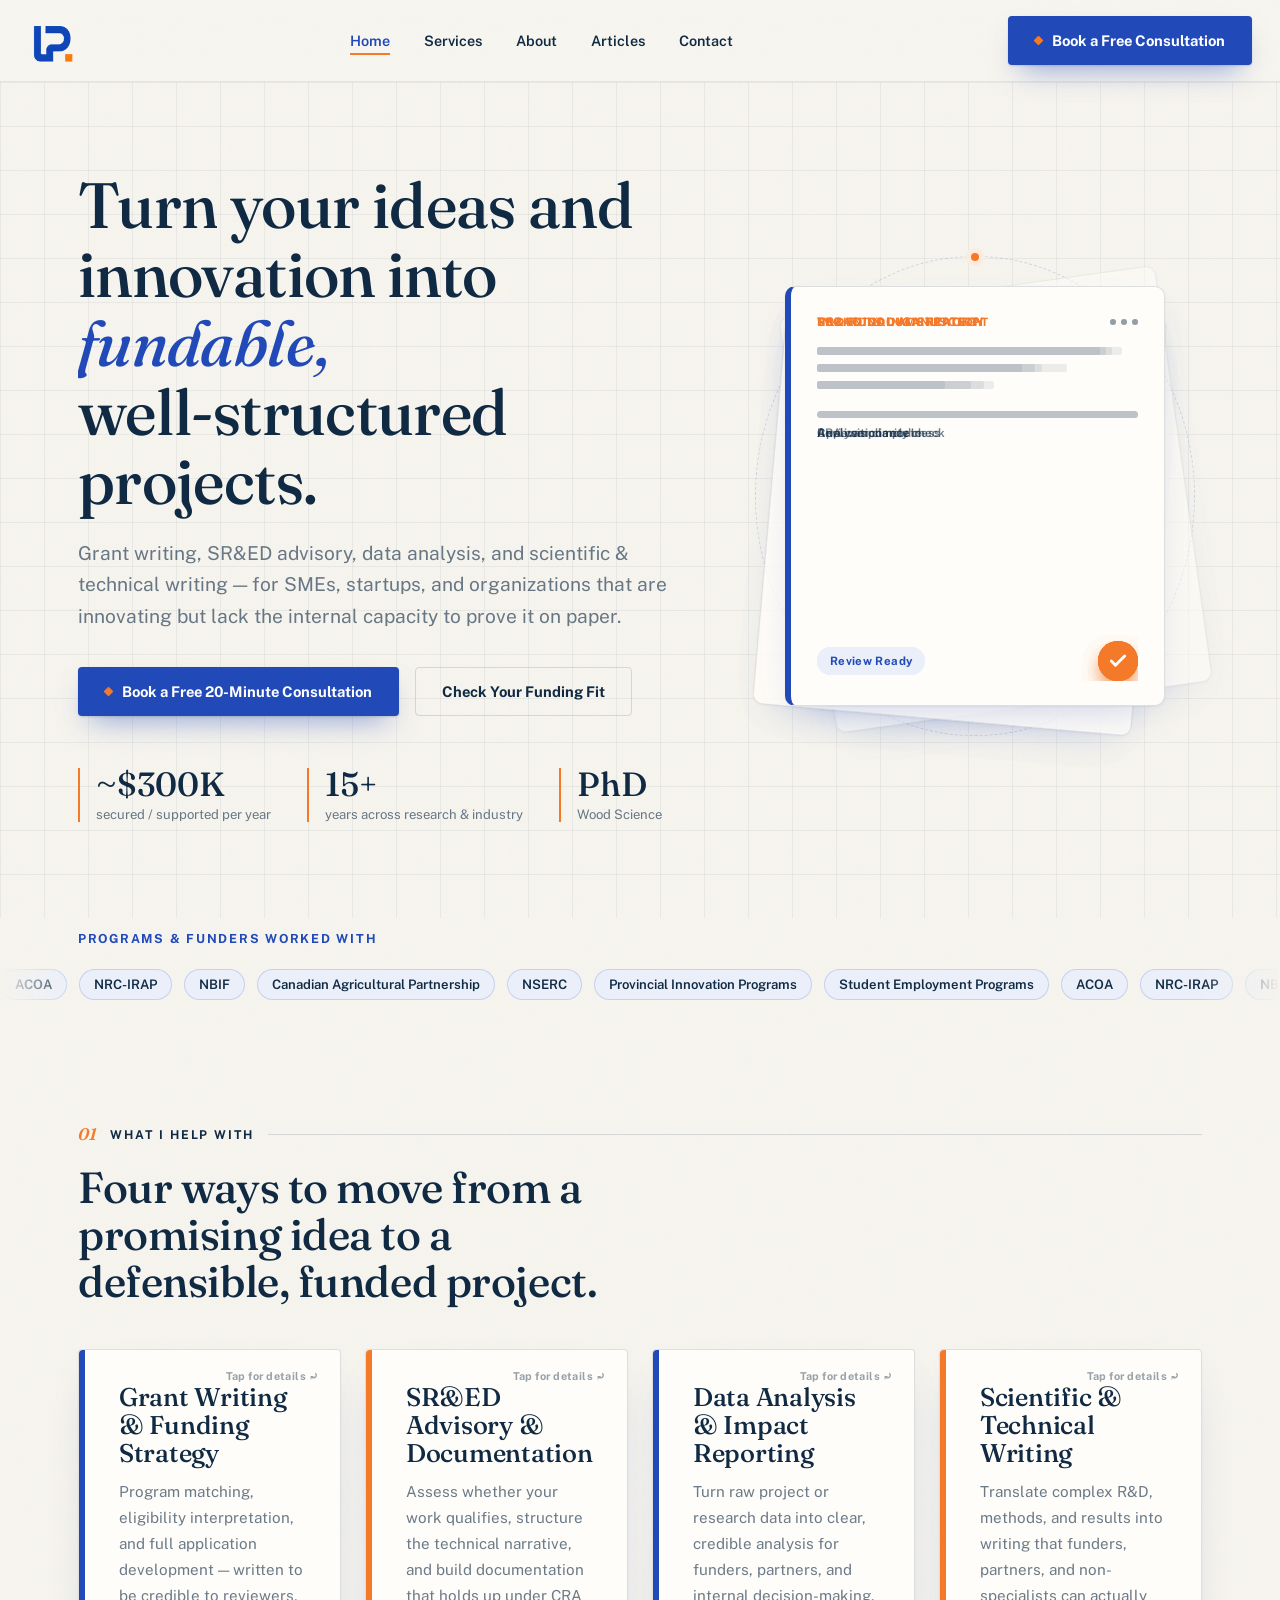
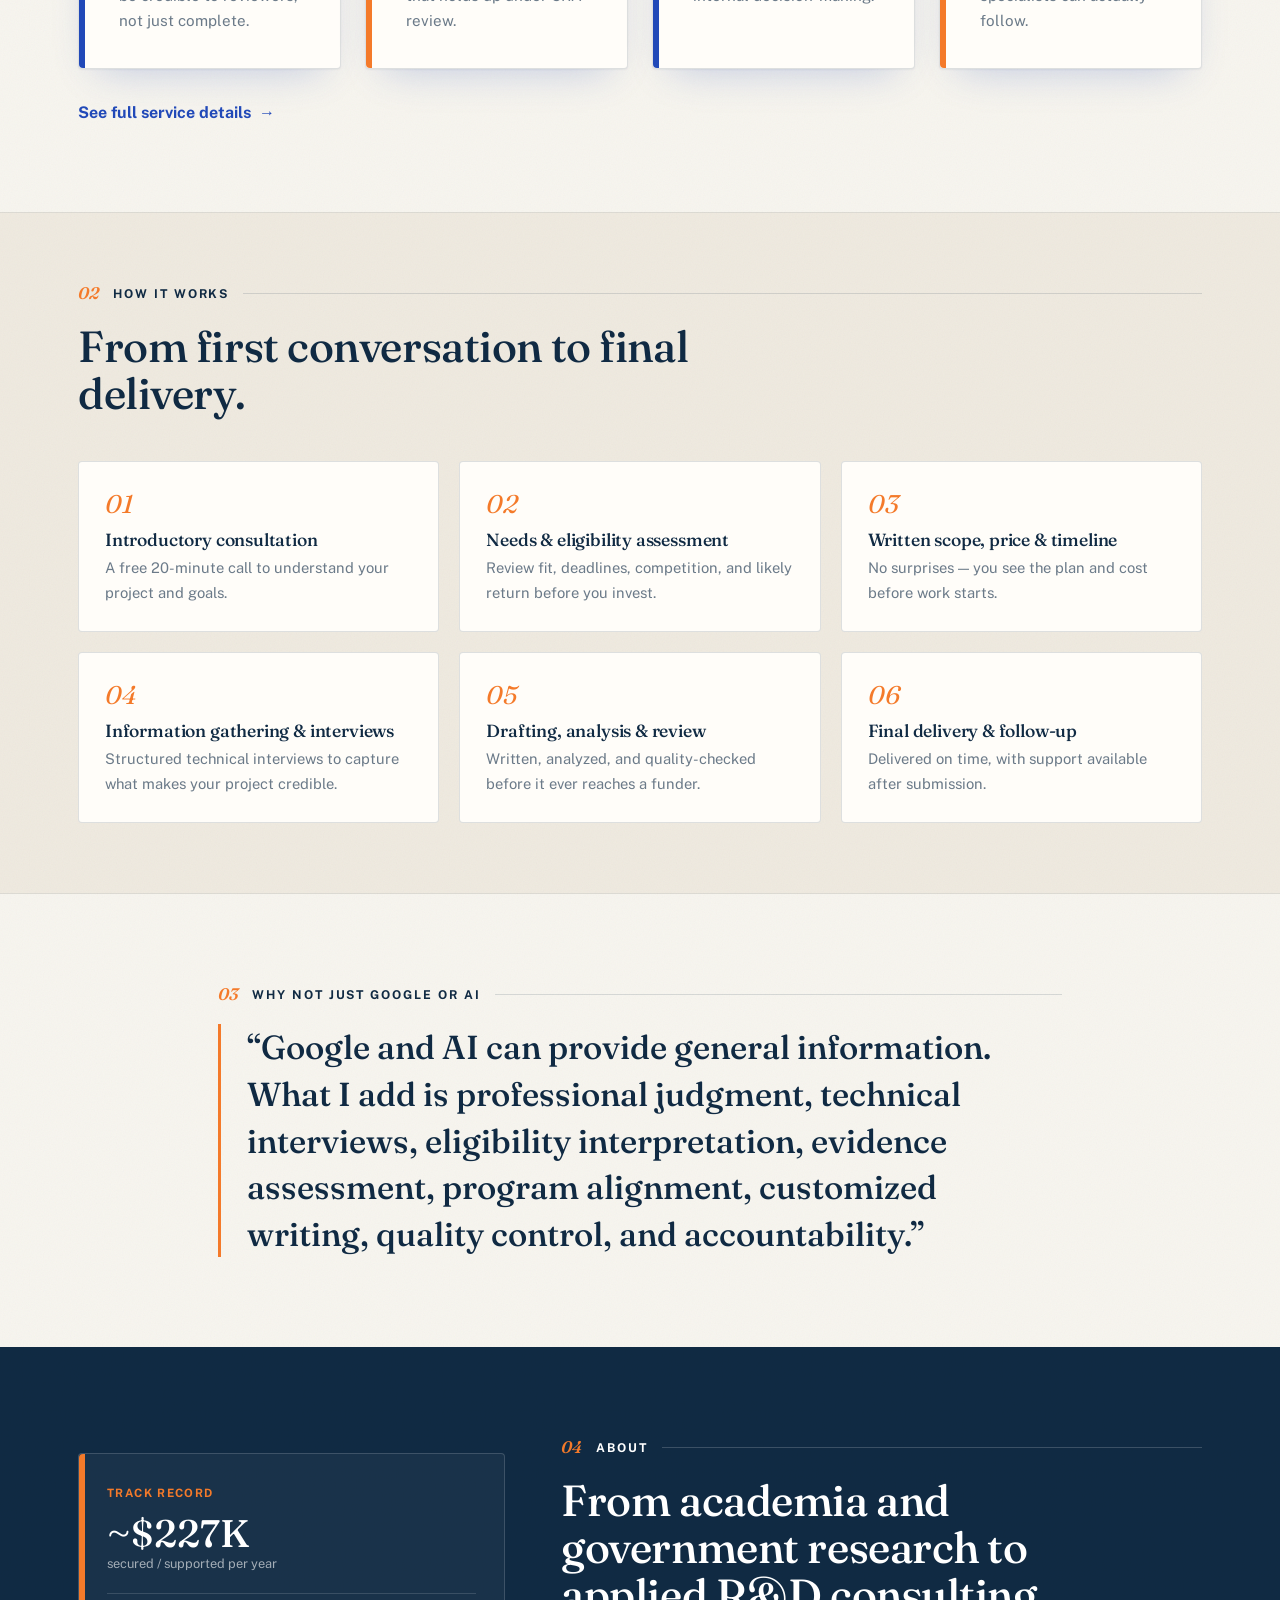
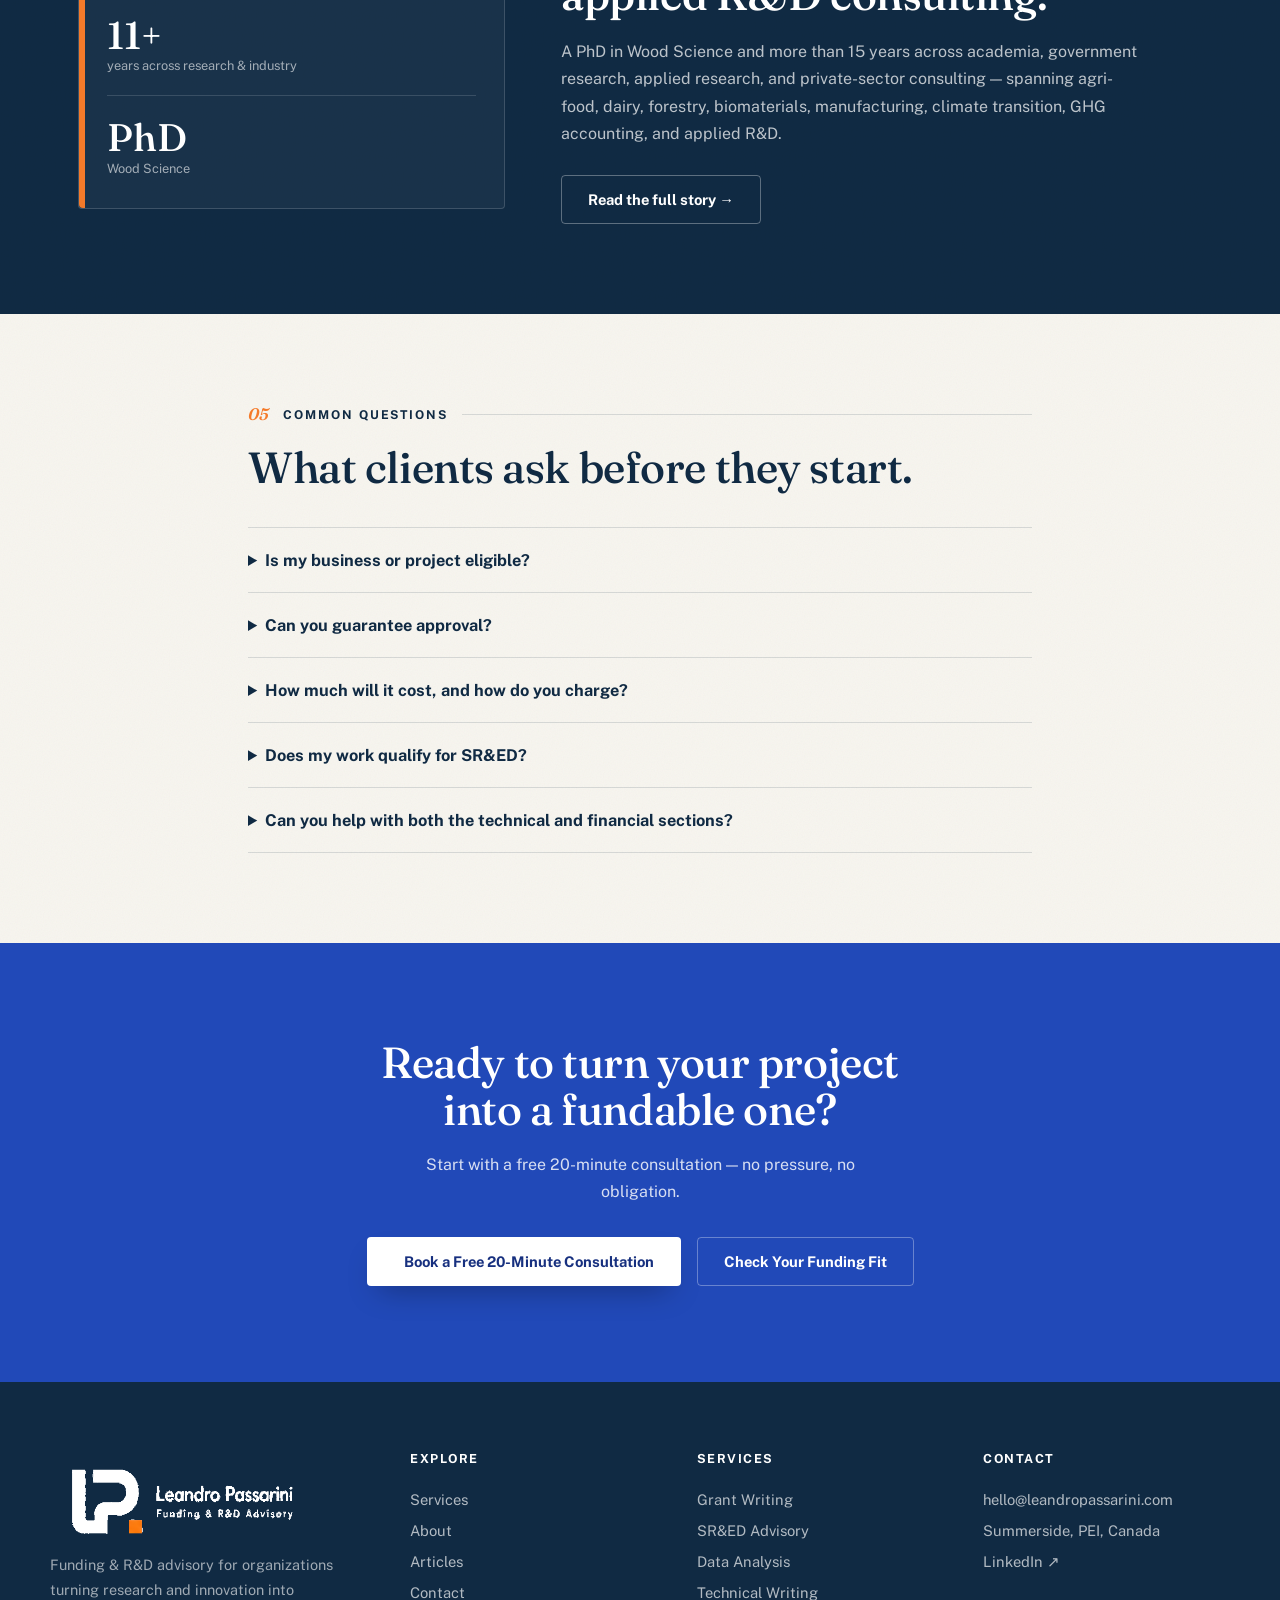
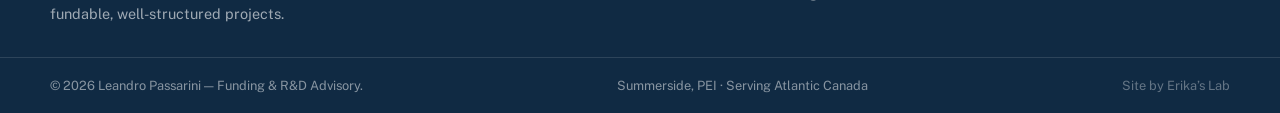
==== index.html @ 08ca97de "Leandro Passarini — Funding & R&D Advisory website" ====
<!doctype html>
<html lang="en">
<head>
<meta charset="UTF-8">
<meta name="viewport" content="width=device-width, initial-scale=1.0">
<title>Leandro Passarini — Funding & R&D Advisory | Summerside, PEI</title>
<meta name="description" content="Grant writing, SR&ED advisory, data analysis, and technical writing for SMEs and organizations across PEI and Atlantic Canada. PhD researcher, 15+ years, ~$300K/year secured in funding.">
<link rel="icon" type="image/png" href="assets/img/favicon-32.png">
<link rel="apple-touch-icon" href="assets/img/favicon-180.png">
<link rel="preconnect" href="https://fonts.googleapis.com">
<link rel="stylesheet" href="assets/css/style.css">
</head>
<body class="grain">

<header class="site-header">
  <div class="nav-row">
    <a href="index.html" class="brand">
      <img src="assets/img/logo-icon.png" alt="Leandro Passarini" class="word" style="height:44px;">
    </a>
    <nav class="nav-links">
      <a href="index.html" class="active">Home</a>
      <a href="services.html">Services</a>
      <a href="about.html">About</a>
      <a href="articles.html">Articles</a>
      <a href="contact.html">Contact</a>
    </nav>
    <div class="nav-cta">
      <a href="contact.html" class="btn btn-primary"><span class="dot"></span>Book a Free Consultation</a>
      <button class="nav-toggle" aria-label="Menu"><span></span></button>
    </div>
  </div>
  <div class="mobile-panel">
    <a href="index.html">Home</a>
    <a href="services.html">Services</a>
    <a href="about.html">About</a>
    <a href="articles.html">Articles</a>
    <a href="contact.html">Contact</a>
    <a href="contact.html" class="btn btn-primary btn-block"><span class="dot"></span>Book a Free Consultation</a>
  </div>
</header>

<!-- ============ HERO ============ -->
<section class="blueprint" style="padding: 88px 0 96px; position:relative; overflow:hidden;">
  <div class="container" style="display:grid; grid-template-columns: 1.15fr 0.85fr; gap:56px; align-items:center; position:relative; z-index:1;">
    <div class="reveal in">
      <h1 class="flow-text">
        <span class="word" style="--i:0"><span>Turn</span></span> <span class="word" style="--i:1"><span>your</span></span> <span class="word" style="--i:2"><span>ideas</span></span> <span class="word" style="--i:3"><span>and</span></span> <span class="word" style="--i:4"><span>innovation</span></span> <span class="word" style="--i:5"><span>into</span></span> <span class="word" style="--i:6"><span style="font-style:italic; color:var(--blue);">fundable,</span></span> <span class="word" style="--i:7"><span>well-structured</span></span> <span class="word" style="--i:8"><span>projects.</span></span>
      </h1>
      <p class="lede" style="margin-top:22px; max-width:52ch;">
        Grant writing, SR&ED advisory, data analysis, and scientific &amp; technical writing —
        for SMEs, startups, and organizations that are innovating but lack the internal capacity
        to prove it on paper.
      </p>
      <div style="display:flex; gap:16px; margin-top:34px; flex-wrap:wrap;">
        <a href="contact.html" class="btn btn-primary"><span class="dot"></span>Book a Free 20-Minute Consultation</a>
        <a href="contact.html#fit" class="btn btn-secondary">Check Your Funding Fit</a>
      </div>
      <div style="display:flex; gap:36px; margin-top:52px; flex-wrap:wrap;">
        <div class="stat"><span class="num"><span class="count-up eager" data-target="300" data-prefix="~$" data-suffix="K">0</span></span><span class="lbl">secured / supported per year</span></div>
        <div class="stat"><span class="num"><span class="count-up eager" data-target="15" data-suffix="+">0</span></span><span class="lbl">years across research &amp; industry</span></div>
        <div class="stat"><span class="num">PhD</span><span class="lbl">Wood Science</span></div>
      </div>
    </div>

    <div class="reveal in" style="transition-delay:120ms;">
      <div class="doc-stack">
        <div class="doc-orbit"><span class="doc-orbit-dot"></span></div>
        <div class="doc-card-wrap doc-back-2"><div class="doc-card"></div></div>
        <div class="doc-card-wrap doc-back-1"><div class="doc-card"></div></div>
        <div class="doc-card-wrap">
          <div class="doc-card doc-front">
            <div class="doc-pages">

              <div class="doc-page" style="animation-delay:0s;">
                <div>
                  <div class="doc-card-head">
                    <span class="doc-tag">R&amp;D Funding Strategy</span>
                    <span class="doc-dots"><span></span><span></span><span></span></span>
                  </div>
                  <div class="doc-lines">
                    <span style="width:92%"></span>
                    <span style="width:78%"></span>
                    <span style="width:55%"></span>
                  </div>
                  <div class="doc-progress">
                    <div class="doc-progress-track"><div class="doc-progress-fill" style="--target:86%; animation-delay:0s;"></div></div>
                    <span class="doc-progress-label">Application readiness</span>
                  </div>
                </div>
                <div class="doc-footer">
                  <span class="doc-badge">Grant Ready</span>
                  <div class="doc-check"><svg viewBox="0 0 24 24"><path d="M4 12l5 5 11-11"/></svg></div>
                </div>
              </div>

              <div class="doc-page" style="animation-delay:4s;">
                <div>
                  <div class="doc-card-head">
                    <span class="doc-tag">SR&amp;ED Documentation</span>
                    <span class="doc-dots"><span></span><span></span><span></span></span>
                  </div>
                  <div class="doc-lines">
                    <span style="width:88%"></span>
                    <span style="width:64%"></span>
                    <span style="width:40%"></span>
                  </div>
                  <div class="doc-progress">
                    <div class="doc-progress-track"><div class="doc-progress-fill" style="--target:72%; animation-delay:4s;"></div></div>
                    <span class="doc-progress-label">CRA compliance check</span>
                  </div>
                </div>
                <div class="doc-footer">
                  <span class="doc-badge">Audit Ready</span>
                  <div class="doc-check"><svg viewBox="0 0 24 24"><path d="M4 12l5 5 11-11"/></svg></div>
                </div>
              </div>

              <div class="doc-page" style="animation-delay:8s;">
                <div>
                  <div class="doc-card-head">
                    <span class="doc-tag">Impact &amp; Data Report</span>
                    <span class="doc-dots"><span></span><span></span><span></span></span>
                  </div>
                  <div class="doc-lines">
                    <span style="width:95%"></span>
                    <span style="width:70%"></span>
                    <span style="width:48%"></span>
                  </div>
                  <div class="doc-progress">
                    <div class="doc-progress-track"><div class="doc-progress-fill" style="--target:94%; animation-delay:8s;"></div></div>
                    <span class="doc-progress-label">Analysis complete</span>
                  </div>
                </div>
                <div class="doc-footer">
                  <span class="doc-badge">Funder Ready</span>
                  <div class="doc-check"><svg viewBox="0 0 24 24"><path d="M4 12l5 5 11-11"/></svg></div>
                </div>
              </div>

              <div class="doc-page" style="animation-delay:12s;">
                <div>
                  <div class="doc-card-head">
                    <span class="doc-tag">Technical Manuscript</span>
                    <span class="doc-dots"><span></span><span></span><span></span></span>
                  </div>
                  <div class="doc-lines">
                    <span style="width:90%"></span>
                    <span style="width:68%"></span>
                    <span style="width:52%"></span>
                  </div>
                  <div class="doc-progress">
                    <div class="doc-progress-track"><div class="doc-progress-fill" style="--target:80%; animation-delay:12s;"></div></div>
                    <span class="doc-progress-label">Reviewer clarity</span>
                  </div>
                </div>
                <div class="doc-footer">
                  <span class="doc-badge">Review Ready</span>
                  <div class="doc-check"><svg viewBox="0 0 24 24"><path d="M4 12l5 5 11-11"/></svg></div>
                </div>
              </div>

            </div>
          </div>
        </div>
      </div>
    </div>
  </div>
</section>

<!-- ============ TRUST STRIP ============ -->
<section style="padding: 10px 0 64px;">
  <div class="container reveal">
    <p class="eyebrow" style="margin-bottom:20px;">Programs &amp; funders worked with</p>
  </div>
  <div class="marquee">
    <div class="marquee-track">
      <span class="tag-pill">ACOA</span>
      <span class="tag-pill">NRC-IRAP</span>
      <span class="tag-pill">NBIF</span>
      <span class="tag-pill">Canadian Agricultural Partnership</span>
      <span class="tag-pill">NSERC</span>
      <span class="tag-pill">Provincial Innovation Programs</span>
      <span class="tag-pill">Student Employment Programs</span>
      <span class="tag-pill" aria-hidden="true">ACOA</span>
      <span class="tag-pill" aria-hidden="true">NRC-IRAP</span>
      <span class="tag-pill" aria-hidden="true">NBIF</span>
      <span class="tag-pill" aria-hidden="true">Canadian Agricultural Partnership</span>
      <span class="tag-pill" aria-hidden="true">NSERC</span>
      <span class="tag-pill" aria-hidden="true">Provincial Innovation Programs</span>
      <span class="tag-pill" aria-hidden="true">Student Employment Programs</span>
    </div>
  </div>
</section>

<!-- ============ SERVICES ============ -->
<section id="services" style="padding: 60px 0 90px;">
  <div class="container">
    <div class="section-label reveal">
      <span class="num">01</span><span class="txt">What I help with</span><span class="rule"></span>
    </div>
    <h2 class="reveal" style="max-width:20ch;">Four ways to move from a promising idea to a defensible, funded project.</h2>

    <div class="grid grid-4 reveal-stagger reveal" style="margin-top:44px;">

      <div class="flip-card reveal" tabindex="0" role="button" aria-label="Flip to see what's included in Grant Writing & Funding Strategy">
        <div class="flip-card-inner">
          <div class="flip-card-front report-card" style="--spine: var(--blue);">
            <span class="flip-hint">Tap for details ⤾</span>
            <h3>Grant Writing &amp; Funding Strategy</h3>
            <p>Program matching, eligibility interpretation, and full application development — written to be credible to reviewers, not just complete.</p>
          </div>
          <div class="flip-card-back report-card" style="--spine: var(--blue);">
            <h4>What's included</h4>
            <ul>
              <li>Program &amp; funder matching — ACOA, NRC-IRAP, NBIF, CAP, NSERC &amp; more</li>
              <li>Equipment, hiring, training &amp; expansion funding, not just research</li>
              <li>Full, reviewer-ready application development</li>
            </ul>
            <span class="flip-hint">← Back</span>
          </div>
        </div>
      </div>

      <div class="flip-card reveal" tabindex="0" role="button" aria-label="Flip to see what's included in SR&ED Advisory & Documentation">
        <div class="flip-card-inner">
          <div class="flip-card-front report-card" style="--spine: var(--orange);">
            <span class="flip-hint">Tap for details ⤾</span>
            <h3>SR&amp;ED Advisory &amp; Documentation</h3>
            <p>Assess whether your work qualifies, structure the technical narrative, and build documentation that holds up under CRA review.</p>
          </div>
          <div class="flip-card-back report-card" style="--spine: var(--orange);">
            <h4>What's included</h4>
            <ul>
              <li>Eligibility assessment against real SR&amp;ED criteria</li>
              <li>Technical narrative &amp; evidence structuring for CRA</li>
              <li>Annual SR&amp;ED support for repeat claimants</li>
            </ul>
            <span class="flip-hint">← Back</span>
          </div>
        </div>
      </div>

      <div class="flip-card reveal" tabindex="0" role="button" aria-label="Flip to see what's included in Data Analysis & Impact Reporting">
        <div class="flip-card-inner">
          <div class="flip-card-front report-card" style="--spine: var(--blue);">
            <span class="flip-hint">Tap for details ⤾</span>
            <h3>Data Analysis &amp; Impact Reporting</h3>
            <p>Turn raw project or research data into clear, credible analysis for funders, partners, and internal decision-making.</p>
          </div>
          <div class="flip-card-back report-card" style="--spine: var(--blue);">
            <h4>What's included</h4>
            <ul>
              <li>Impact &amp; outcome reporting built for funder requirements</li>
              <li>R&amp;D and project data analysis that supports your claims</li>
              <li>Clear reporting for internal decision-making</li>
            </ul>
            <span class="flip-hint">← Back</span>
          </div>
        </div>
      </div>

      <div class="flip-card reveal" tabindex="0" role="button" aria-label="Flip to see what's included in Scientific & Technical Writing">
        <div class="flip-card-inner">
          <div class="flip-card-front report-card" style="--spine: var(--orange);">
            <span class="flip-hint">Tap for details ⤾</span>
            <h3>Scientific &amp; Technical Writing</h3>
            <p>Translate complex R&D, methods, and results into writing that funders, partners, and non-specialists can actually follow.</p>
          </div>
          <div class="flip-card-back report-card" style="--spine: var(--orange);">
            <h4>What's included</h4>
            <ul>
              <li>Writing for reviewers who aren't specialists</li>
              <li>Methods &amp; results translated into credible narrative</li>
              <li>Quality-controlled before it reaches a funder</li>
            </ul>
            <span class="flip-hint">← Back</span>
          </div>
        </div>
      </div>

    </div>
    <a href="services.html" style="display:inline-flex; align-items:center; gap:8px; margin-top:34px; font-weight:700; color:var(--blue);" class="reveal">
      See full service details &nbsp;→
    </a>
  </div>
</section>

<!-- ============ PROCESS ============ -->
<section style="padding: 70px 0; background: var(--cream-dim); border-top:1px solid var(--line-soft); border-bottom:1px solid var(--line-soft);">
  <div class="container">
    <div class="section-label reveal">
      <span class="num">02</span><span class="txt">How it works</span><span class="rule"></span>
    </div>
    <h2 class="reveal" style="max-width:22ch;">From first conversation to final delivery.</h2>

    <div class="grid grid-3 reveal-stagger reveal" style="margin-top:44px; gap:20px;">
      <div class="reveal" style="background:var(--paper); border:1px solid var(--line); border-radius:var(--radius); padding:26px;">
        <span style="font-family:var(--serif); font-style:italic; color:var(--orange); font-size:1.6rem;">01</span>
        <h3 style="font-size:1.1rem; margin-top:10px;">Introductory consultation</h3>
        <p style="font-size:0.92rem; margin-top:6px;">A free 20-minute call to understand your project and goals.</p>
      </div>
      <div class="reveal" style="background:var(--paper); border:1px solid var(--line); border-radius:var(--radius); padding:26px;">
        <span style="font-family:var(--serif); font-style:italic; color:var(--orange); font-size:1.6rem;">02</span>
        <h3 style="font-size:1.1rem; margin-top:10px;">Needs &amp; eligibility assessment</h3>
        <p style="font-size:0.92rem; margin-top:6px;">Review fit, deadlines, competition, and likely return before you invest.</p>
      </div>
      <div class="reveal" style="background:var(--paper); border:1px solid var(--line); border-radius:var(--radius); padding:26px;">
        <span style="font-family:var(--serif); font-style:italic; color:var(--orange); font-size:1.6rem;">03</span>
        <h3 style="font-size:1.1rem; margin-top:10px;">Written scope, price &amp; timeline</h3>
        <p style="font-size:0.92rem; margin-top:6px;">No surprises — you see the plan and cost before work starts.</p>
      </div>
      <div class="reveal" style="background:var(--paper); border:1px solid var(--line); border-radius:var(--radius); padding:26px;">
        <span style="font-family:var(--serif); font-style:italic; color:var(--orange); font-size:1.6rem;">04</span>
        <h3 style="font-size:1.1rem; margin-top:10px;">Information gathering &amp; interviews</h3>
        <p style="font-size:0.92rem; margin-top:6px;">Structured technical interviews to capture what makes your project credible.</p>
      </div>
      <div class="reveal" style="background:var(--paper); border:1px solid var(--line); border-radius:var(--radius); padding:26px;">
        <span style="font-family:var(--serif); font-style:italic; color:var(--orange); font-size:1.6rem;">05</span>
        <h3 style="font-size:1.1rem; margin-top:10px;">Drafting, analysis &amp; review</h3>
        <p style="font-size:0.92rem; margin-top:6px;">Written, analyzed, and quality-checked before it ever reaches a funder.</p>
      </div>
      <div class="reveal" style="background:var(--paper); border:1px solid var(--line); border-radius:var(--radius); padding:26px;">
        <span style="font-family:var(--serif); font-style:italic; color:var(--orange); font-size:1.6rem;">06</span>
        <h3 style="font-size:1.1rem; margin-top:10px;">Final delivery &amp; follow-up</h3>
        <p style="font-size:0.92rem; margin-top:6px;">Delivered on time, with support available after submission.</p>
      </div>
    </div>
  </div>
</section>

<!-- ============ WHY DIFFERENT ============ -->
<section style="padding: 90px 0;">
  <div class="container" style="max-width:900px;">
    <div class="section-label reveal">
      <span class="num">03</span><span class="txt">Why not just Google or AI</span><span class="rule"></span>
    </div>
    <blockquote class="reveal" style="font-family:var(--serif); font-size:clamp(1.5rem,2.6vw,2.1rem); color:var(--navy); font-weight:500; line-height:1.4; margin:0; padding-left:26px; border-left:3px solid var(--orange);">
      &ldquo;Google and AI can provide general information. What I add is professional judgment,
      technical interviews, eligibility interpretation, evidence assessment, program alignment,
      customized writing, quality control, and accountability.&rdquo;
    </blockquote>
  </div>
</section>

<!-- ============ ABOUT TEASER ============ -->
<section class="blueprint" style="padding: 90px 0; background: var(--navy); color:#fff;">
  <div class="container" style="display:grid; grid-template-columns: 0.8fr 1.2fr; gap:56px; align-items:center;">
    <div class="reveal">
      <div class="report-card" style="--spine: var(--orange); background: rgba(255,255,255,0.04); border-color: rgba(255,255,255,0.16); box-shadow:none; padding:32px 28px;">
        <span class="tag">Track record</span>
        <div style="display:flex; flex-direction:column; gap:22px; margin-top:14px;">
          <div>
            <span style="font-family:var(--serif); font-size:2.4rem; color:#fff; font-weight:500; line-height:1;"><span class="count-up" data-target="300" data-prefix="~$" data-suffix="K">0</span></span>
            <span style="display:block; font-size:0.8rem; color:rgba(255,255,255,0.6); margin-top:4px;">secured / supported per year</span>
          </div>
          <div style="height:1px; background:rgba(255,255,255,0.14);"></div>
          <div>
            <span style="font-family:var(--serif); font-size:2.4rem; color:#fff; font-weight:500; line-height:1;"><span class="count-up" data-target="15" data-suffix="+">0</span></span>
            <span style="display:block; font-size:0.8rem; color:rgba(255,255,255,0.6); margin-top:4px;">years across research &amp; industry</span>
          </div>
          <div style="height:1px; background:rgba(255,255,255,0.14);"></div>
          <div>
            <span style="font-family:var(--serif); font-size:2.4rem; color:#fff; font-weight:500; line-height:1;">PhD</span>
            <span style="display:block; font-size:0.8rem; color:rgba(255,255,255,0.6); margin-top:4px;">Wood Science</span>
          </div>
        </div>
      </div>
    </div>
    <div class="reveal" style="transition-delay:120ms;">
      <div class="section-label"><span class="num" style="color:var(--orange);">04</span><span class="txt" style="color:#fff;">About</span><span class="rule" style="background:rgba(255,255,255,0.18);"></span></div>
      <h2 style="color:#fff; max-width:18ch;">From academia and government research to applied R&amp;D consulting.</h2>
      <p style="color:rgba(255,255,255,0.72); margin-top:20px; max-width:58ch;">
        A PhD in Wood Science and more than 15 years across academia, government research,
        applied research, and private-sector consulting — spanning agri-food, dairy, forestry,
        biomaterials, manufacturing, climate transition, GHG accounting, and applied R&amp;D.
      </p>
      <a href="about.html" class="btn btn-ghost-light" style="margin-top:28px;">Read the full story →</a>
    </div>
  </div>
</section>

<!-- ============ FAQ ============ -->
<section style="padding: 90px 0;">
  <div class="container" style="max-width:840px;">
    <div class="section-label reveal">
      <span class="num">05</span><span class="txt">Common questions</span><span class="rule"></span>
    </div>
    <h2 class="reveal" style="margin-bottom:36px;">What clients ask before they start.</h2>

    <div class="reveal" style="border-top:1px solid var(--line);">
      <details style="padding:22px 0; border-bottom:1px solid var(--line);">
        <summary style="font-weight:700; color:var(--navy); cursor:pointer; font-size:1.02rem;">Is my business or project eligible?</summary>
        <p style="margin-top:12px; font-size:0.95rem;">That's exactly what the free 20-minute consultation and follow-up eligibility assessment are for — we'll review your project against real program criteria before you commit to anything.</p>
      </details>
      <details style="padding:22px 0; border-bottom:1px solid var(--line);">
        <summary style="font-weight:700; color:var(--navy); cursor:pointer; font-size:1.02rem;">Can you guarantee approval?</summary>
        <p style="margin-top:12px; font-size:0.95rem;">No — funding decisions belong to the agency or CRA, not to me. What I commit to is an honest assessment, high-quality preparation, strong documentation, and full alignment with program requirements.</p>
      </details>
      <details style="padding:22px 0; border-bottom:1px solid var(--line);">
        <summary style="font-weight:700; color:var(--navy); cursor:pointer; font-size:1.02rem;">How much will it cost, and how do you charge?</summary>
        <p style="margin-top:12px; font-size:0.95rem;">A combination of fixed project fees, hourly consulting, and monthly retainers — with success-based fees considered for selected grants where appropriate. You'll always see the price before work starts.</p>
      </details>
      <details style="padding:22px 0; border-bottom:1px solid var(--line);">
        <summary style="font-weight:700; color:var(--navy); cursor:pointer; font-size:1.02rem;">Does my work qualify for SR&ED?</summary>
        <p style="margin-top:12px; font-size:0.95rem;">Often it's broader than people expect. We'll walk through your technical work together during the eligibility assessment to see where it fits.</p>
      </details>
      <details style="padding:22px 0; border-bottom:1px solid var(--line);">
        <summary style="font-weight:700; color:var(--navy); cursor:pointer; font-size:1.02rem;">Can you help with both the technical and financial sections?</summary>
        <p style="margin-top:12px; font-size:0.95rem;">Yes — including funding for equipment, hiring, training, expansion, commercialization, export development, sustainability, and technology adoption, not just research.</p>
      </details>
    </div>
  </div>
</section>

<!-- ============ FINAL CTA ============ -->
<section class="blueprint" style="padding: 96px 0; background: var(--blue); position:relative; overflow:hidden;">
  <div class="container reveal" style="text-align:center; position:relative; z-index:1;">
    <h2 style="color:#fff; max-width:20ch; margin:0 auto;">Ready to turn your project into a fundable one?</h2>
    <p style="color:rgba(255,255,255,0.82); margin:18px auto 0; max-width:50ch;">Start with a free 20-minute consultation — no pressure, no obligation.</p>
    <div style="display:flex; gap:16px; justify-content:center; margin-top:32px; flex-wrap:wrap;">
      <a href="contact.html" class="btn" style="background:#fff; color:var(--blue-deep); box-shadow:0 14px 30px -12px rgba(0,0,0,0.35);"><span class="dot"></span>Book a Free 20-Minute Consultation</a>
      <a href="contact.html#fit" class="btn btn-ghost-light">Check Your Funding Fit</a>
    </div>
  </div>
</section>

<!-- ============ FOOTER ============ -->
<footer class="site-footer">
  <div class="container" style="padding: 70px 0 30px; display:grid; grid-template-columns: 1.3fr 1fr 1fr 1fr; gap:40px;">
    <div>
      <img src="assets/img/logo-lockup-white.png" alt="Leandro Passarini" style="height:85px; margin-bottom:16px;">
      <p style="color:rgba(255,255,255,0.6); font-size:0.9rem; max-width:32ch;">Funding &amp; R&amp;D advisory for organizations turning research and innovation into fundable, well-structured projects.</p>
    </div>
    <div>
      <h4>Explore</h4>
      <a href="services.html" class="flink">Services</a>
      <a href="about.html" class="flink">About</a>
      <a href="articles.html" class="flink">Articles</a>
      <a href="contact.html" class="flink">Contact</a>
    </div>
    <div>
      <h4>Services</h4>
      <a href="services.html#grants" class="flink">Grant Writing</a>
      <a href="services.html#sred" class="flink">SR&amp;ED Advisory</a>
      <a href="services.html#data" class="flink">Data Analysis</a>
      <a href="services.html#writing" class="flink">Technical Writing</a>
    </div>
    <div>
      <h4>Contact</h4>
      <a href="mailto:hello@leandropassarini.com" class="flink">hello@leandropassarini.com</a>
      <a href="#" class="flink">Summerside, PEI, Canada</a>
      <a href="https://www.linkedin.com/in/passarinileandro/" target="_blank" rel="noopener" class="flink">LinkedIn ↗</a>
    </div>
  </div>
  <div class="footer-bottom">
    <div class="container" style="padding:20px 0; display:flex; justify-content:space-between; flex-wrap:wrap; gap:10px;">
      <span>© 2026 Leandro Passarini — Funding &amp; R&amp;D Advisory.</span>
      <span>Summerside, PEI · Serving Atlantic Canada</span>
      <span style="opacity:0.7;">Site by Erika’s Lab</span>
    </div>
  </div>
</footer>

<script src="assets/js/main.js"></script>
</body>
</html>
---- assets/css/style.css ----
/* ============================================================
   Leandro Passarini — Funding & R&D Advisory
   Shared stylesheet
   ============================================================ */

@import url('https://fonts.googleapis.com/css2?family=Fraunces:ital,opsz,wght@0,9..144,300;0,9..144,400;0,9..144,500;0,9..144,600;0,9..144,700;1,9..144,400;1,9..144,500&family=Public+Sans:wght@400;500;600;700;800&display=swap');

:root{
  --blue:        #2149B8;
  --blue-deep:   #17307F;
  --blue-tint:   #EAEFFA;
  --orange:      #F47A2A;
  --orange-tint: #FDECDD;
  --navy:        #102A43;
  --cream:       #F7F5EF;
  --cream-dim:   #EFEAE0;
  --paper:       #FFFDF9;
  --charcoal:    #24313A;
  --ink-soft:    rgba(16,42,67,0.62);
  --line:        rgba(16,42,67,0.14);
  --line-soft:   rgba(16,42,67,0.08);

  --serif: 'Fraunces', 'Iowan Old Style', ui-serif, Georgia, serif;
  --sans:  'Public Sans', -apple-system, BlinkMacSystemFont, sans-serif;

  --container: 1180px;
  --radius: 4px;
  --shadow-card: 0 1px 2px rgba(16,42,67,0.06), 0 18px 40px -20px rgba(33,73,184,0.28);
  --shadow-card-hover: 0 1px 2px rgba(16,42,67,0.08), 0 28px 56px -20px rgba(33,73,184,0.38);
}

*, *::before, *::after{ box-sizing: border-box; }
html{ scroll-behavior: smooth; }
body{
  margin:0;
  font-family: var(--sans);
  color: var(--charcoal);
  background: var(--cream);
  -webkit-font-smoothing: antialiased;
  overflow-x: hidden;
}

img{ max-width:100%; display:block; }
a{ color: inherit; text-decoration: none; }

.container{
  max-width: var(--container);
  margin: 0 auto;
  padding: 0 28px;
}

/* ---------- Grain / texture ---------- */
.grain{ position: relative; isolation: isolate; }
.grain::before{
  content:"";
  position:absolute; top:0; right:0; bottom:0; left:0;
  background-image: url("data:image/svg+xml,%3Csvg xmlns='http://www.w3.org/2000/svg' width='140' height='140'%3E%3Cfilter id='n'%3E%3CfeTurbulence type='fractalNoise' baseFrequency='0.85' numOctaves='2' stitchTiles='stitch'/%3E%3C/filter%3E%3Crect width='100%25' height='100%25' filter='url(%23n)' opacity='0.05'/%3E%3C/svg%3E");
  pointer-events:none;
  z-index: 0;
  mix-blend-mode: multiply;
}

.blueprint{
  background-image:
    linear-gradient(rgba(16,42,67,0.055) 1px, transparent 1px),
    linear-gradient(90deg, rgba(16,42,67,0.055) 1px, transparent 1px);
  background-size: 44px 44px;
}

/* ---------- Typography ---------- */
h1,h2,h3,h4{
  font-family: var(--serif);
  color: var(--navy);
  margin: 0;
  font-weight: 500;
  letter-spacing: -0.01em;
  line-height: 1.08;
}
h1{ font-size: clamp(2.6rem, 5vw, 4.4rem); font-weight: 500; }
h2{ font-size: clamp(2rem, 3.4vw, 2.9rem); }
h3{ font-size: clamp(1.3rem, 2vw, 1.6rem); }

p{ line-height: 1.7; color: var(--ink-soft); margin: 0; }
.lede{ font-size: 1.2rem; line-height: 1.65; }

.eyebrow{
  font-family: var(--sans);
  font-size: 0.78rem;
  font-weight: 700;
  letter-spacing: 0.14em;
  text-transform: uppercase;
  color: var(--blue);
}

/* section number/label system, echoes the brand stress-test sheet */
.section-label{
  display:flex;
  align-items:center;
  gap: 14px;
  margin-bottom: 20px;
}
.section-label .num{
  font-family: var(--serif);
  font-style: italic;
  font-size: 1.05rem;
  color: var(--orange);
  font-weight: 600;
}
.section-label .txt{
  font-size: 0.76rem;
  font-weight: 700;
  letter-spacing: 0.16em;
  text-transform: uppercase;
  color: var(--navy);
  white-space: nowrap;
}
.section-label .rule{
  height:1px;
  background: var(--line);
  flex: 1;
}

/* ---------- Buttons ---------- */
.btn{
  display: inline-flex;
  align-items: center;
  gap: 10px;
  font-family: var(--sans);
  font-weight: 700;
  font-size: 0.92rem;
  padding: 15px 26px;
  border-radius: var(--radius);
  border: 1.5px solid transparent;
  cursor: pointer;
  transition: transform 0.35s cubic-bezier(.2,.8,.2,1), box-shadow 0.35s cubic-bezier(.2,.8,.2,1), background 0.25s ease, border-color .25s ease, color .25s ease;
  white-space: nowrap;
}
.btn-primary{
  background: var(--blue);
  color: #fff;
  box-shadow: 0 1px 2px rgba(16,42,67,.15), 0 14px 30px -12px rgba(33,73,184,.55);
}
.btn-primary:hover{
  background: var(--blue-deep);
  transform: translateY(-2px);
  box-shadow: 0 1px 2px rgba(16,42,67,.18), 0 20px 34px -12px rgba(33,73,184,.65);
}
.btn-primary .dot{
  width:7px; height:7px; border-radius:1px; background: var(--orange);
  transform: rotate(45deg);
}
.btn-secondary{
  background: transparent;
  color: var(--navy);
  border-color: var(--line);
}
.btn-secondary:hover{
  border-color: var(--navy);
  transform: translateY(-2px);
}
.btn-ghost-light{
  background: transparent;
  color: #fff;
  border-color: rgba(255,255,255,0.32);
}
.btn-ghost-light:hover{
  border-color: #fff;
  transform: translateY(-2px);
}
.btn-block{ width:100%; justify-content:center; }

/* ---------- Nav ---------- */
.site-header{
  position: sticky;
  top: 0;
  z-index: 100;
  background: rgba(247,245,239,0.86);
  backdrop-filter: blur(10px) saturate(140%);
  border-bottom: 1px solid var(--line-soft);
}
.nav-row{
  display:flex;
  align-items:center;
  justify-content:space-between;
  padding: 16px 28px;
}
.brand{ display:flex; align-items:center; gap:10px; }
.brand img{ height: 34px; width:auto; }
.brand .word{ height: 30px; width:auto; }

.nav-links{
  display:flex;
  align-items:center;
  gap: 34px;
}
.nav-links a{
  font-size: 0.9rem;
  font-weight: 600;
  color: var(--navy);
  position: relative;
  padding: 4px 0;
}
.nav-links a::after{
  content:"";
  position:absolute; left:0; bottom:-2px;
  width:0; height:2px;
  background: var(--orange);
  transition: width .3s ease;
}
.nav-links a:hover::after,
.nav-links a.active::after{ width:100%; }
.nav-links a.active{ color: var(--blue); }

.nav-cta{ display:flex; align-items:center; gap:18px; }

.nav-toggle{
  display:none;
  width:40px; height:40px;
  border:1px solid var(--line);
  border-radius: var(--radius);
  background:none;
  align-items:center; justify-content:center;
  cursor:pointer;
}
.nav-toggle span, .nav-toggle span::before, .nav-toggle span::after{
  content:"";
  display:block;
  width:18px; height:2px;
  background: var(--navy);
  position:relative;
  transition: transform .25s ease, opacity .25s ease;
}
.nav-toggle span::before{ position:absolute; top:-6px; }
.nav-toggle span::after{ position:absolute; top:6px; }

.mobile-panel{
  display:none;
  flex-direction:column;
  width:100%;
  gap: 4px;
  padding: 10px 28px 26px;
  border-top: 1px solid var(--line-soft);
  box-sizing: border-box;
}
.mobile-panel a{
  display:block;
  width:100%;
  padding: 12px 4px;
  font-weight: 600;
  color: var(--navy);
  border-bottom: 1px solid var(--line-soft);
  box-sizing: border-box;
}
.mobile-panel .btn{ margin-top: 14px; }

body.nav-open .mobile-panel{ display:flex; }
body.nav-open .nav-toggle span{ background: transparent; }
body.nav-open .nav-toggle span::before{ transform: rotate(45deg) translate(4px,5px); }
body.nav-open .nav-toggle span::after{ transform: rotate(-45deg) translate(4px,-5px); }

@media (max-width: 860px){
  .nav-links{ display:none; }
  .nav-cta .btn{ display:none; }
  .nav-toggle{ display:flex; }
}

/* ---------- Report card (core recurring motif) ---------- */
.report-card{
  position: relative;
  background: var(--paper);
  border: 1px solid var(--line);
  border-radius: var(--radius);
  padding: 34px 30px 30px 40px;
  box-shadow: var(--shadow-card);
  transition: transform .45s cubic-bezier(.2,.8,.2,1), box-shadow .45s cubic-bezier(.2,.8,.2,1);
}
.report-card::before{
  content:"";
  position:absolute; left:0; top:0; bottom:0;
  width: 6px;
  background: var(--spine, var(--blue));
  border-radius: var(--radius) 0 0 var(--radius);
}
.report-card:hover{
  transform: translateY(-6px);
  box-shadow: var(--shadow-card-hover);
}
.report-card .tag{
  font-size: 0.72rem;
  font-weight: 700;
  letter-spacing: 0.12em;
  text-transform: uppercase;
  color: var(--orange);
  margin-bottom: 14px;
  display:block;
}
.report-card h3{ margin-bottom: 12px; }
.report-card p{ font-size: 0.96rem; }
.report-card .stamp{
  position:absolute;
  top: 26px; right: 26px;
  width: 10px; height:10px;
  background: var(--orange);
  transform: rotate(45deg);
  opacity: 0.9;
}

/* ---------- Cards row / grid ---------- */
.grid{ display:grid; gap: 24px; }
.grid-2{ grid-template-columns: repeat(2, 1fr); }
.grid-3{ grid-template-columns: repeat(3, 1fr); }
.grid-4{ grid-template-columns: repeat(4, 1fr); }
@media (max-width: 980px){
  .grid-4{ grid-template-columns: repeat(2,1fr); }
  .grid-3{ grid-template-columns: repeat(2,1fr); }
}
@media (max-width: 640px){
  .grid-2, .grid-3, .grid-4{ grid-template-columns: 1fr; }
}

/* ---------- Scroll reveal ---------- */
.reveal{
  opacity: 0;
  transform: translateY(26px);
  transition: opacity .8s cubic-bezier(.2,.7,.2,1), transform .8s cubic-bezier(.2,.7,.2,1);
}
.reveal.in{ opacity:1; transform: translateY(0); }
.reveal-stagger.in > *{ transition-delay: calc(var(--i, 0) * 90ms); }

/* ---------- Stat strip ---------- */
.stat{
  border-left: 2px solid var(--orange);
  padding-left: 16px;
}
.stat .num{
  font-family: var(--serif);
  font-size: 2.1rem;
  color: var(--navy);
  font-weight: 500;
  line-height:1;
}
.stat .lbl{
  font-size: 0.82rem;
  color: var(--ink-soft);
  margin-top: 6px;
  display:block;
}

/* ---------- Footer ---------- */
.site-footer{
  background: var(--navy);
  color: rgba(255,255,255,0.78);
  position: relative;
}
.site-footer a:hover{ color: #fff; }
.site-footer h4{
  color:#fff;
  font-family: var(--sans);
  font-size: 0.78rem;
  letter-spacing: 0.12em;
  text-transform: uppercase;
  font-weight: 700;
  margin-bottom: 18px;
}
.site-footer .flink{
  display:block;
  padding: 7px 0;
  font-size: 0.92rem;
  color: rgba(255,255,255,0.68);
}
.footer-bottom{
  border-top: 1px solid rgba(255,255,255,0.12);
  font-size: 0.8rem;
  color: rgba(255,255,255,0.5);
}

/* ---------- Misc utility ---------- */
.tag-pill{
  display:inline-flex;
  align-items:center;
  gap:8px;
  font-size: 0.82rem;
  font-weight: 600;
  color: var(--navy);
  background: var(--blue-tint);
  border: 1px solid rgba(33,73,184,0.18);
  padding: 7px 14px;
  border-radius: 999px;
}
.divider{ height:1px; background: var(--line); border:none; margin: 0; }

::selection{ background: var(--orange); color: #fff; }

.pop-in{ animation: popIn .7s cubic-bezier(.2,.8,.2,1) both; }
@keyframes popIn{ from{ opacity:0; transform: translateY(18px);} to{ opacity:1; transform: translateY(0);} }

/* ============================================================
   Flow-text headline animation
   ============================================================ */
.flow-text .word{
  display: inline-block;
  overflow: hidden;
  vertical-align: top;
  padding-bottom: 0.12em;
  margin-bottom: -0.12em;
}
.flow-text .word span{
  display: inline-block;
  animation: flowUp 1s cubic-bezier(.16,1,.3,1) both;
  animation-delay: calc(var(--i, 0) * 70ms + 120ms);
}
@keyframes flowUp{
  from{ transform: translateY(112%) rotate(3deg); opacity: 0; }
  to{ transform: translateY(0) rotate(0deg); opacity: 1; }
}

/* ============================================================
   Count-up numbers
   ============================================================ */
.count-up{ font-variant-numeric: tabular-nums; }

/* ============================================================
   Hero "funding pipeline" animation
   ============================================================ */
.doc-stack{
  position: relative;
  height: 420px;
  max-width: 380px;
  margin: 0 auto;
}
.doc-card-wrap{
  position: absolute;
  top: 0; right: 0; bottom: 0; left: 0;
}
.doc-back-2{ transform: rotate(-8deg) translate(20px, 6px); }
.doc-back-1{ transform: rotate(5deg) translate(-14px, 16px); }
.doc-card{
  background: var(--paper);
  border: 1px solid var(--line);
  border-radius: 10px;
  box-shadow: var(--shadow-card);
  animation: floatSlow 6.5s ease-in-out infinite;
  overflow: hidden;
}
.doc-back-2 .doc-card{ height: 100%; opacity: 0.5; animation-delay: -1s; }
.doc-back-1 .doc-card{ height: 100%; opacity: 0.78; animation-delay: -3.2s; }
@keyframes floatSlow{
  0%, 100%{ transform: translateY(0); }
  50%{ transform: translateY(-12px); }
}
.doc-front{
  position: relative;
  height: 100%;
  padding: 28px 26px 24px;
  display: flex;
  flex-direction: column;
  border-left: 6px solid var(--blue);
  animation-delay: -4.6s;
}
.doc-card-head{
  display: flex;
  align-items: center;
  justify-content: space-between;
}
.doc-tag{
  font-size: 0.72rem;
  font-weight: 700;
  letter-spacing: 0.1em;
  text-transform: uppercase;
  color: var(--orange);
}
.doc-dots{ display:flex; gap:5px; }
.doc-dots span{ width:6px; height:6px; border-radius:50%; background: var(--line); }
.doc-lines{ display:flex; flex-direction:column; gap:9px; margin-top:18px; }
.doc-lines span{ display:block; height:8px; border-radius:2px; background: var(--line-soft); }
.doc-progress{ margin-top: 22px; }
.doc-progress-track{
  height: 7px;
  border-radius: 4px;
  background: var(--line-soft);
  overflow: hidden;
}
.doc-progress-fill{
  height: 100%;
  width: 0;
  border-radius: 4px;
  background: linear-gradient(90deg, var(--blue), var(--orange));
  animation: pageFill 16s ease-in-out infinite;
}
@keyframes pageFill{
  0%, 3%{ width: 0; }
  20%, 26%{ width: var(--target, 86%); }
  26.5%, 100%{ width: 0; }
}
.doc-progress-label{
  display:block;
  margin-top: 8px;
  font-size: 0.74rem;
  color: var(--ink-soft);
  font-weight: 600;
}

/* Cycling "pages" inside the front card — one per service, crossfading in turn */
.doc-pages{ position: relative; flex: 1; overflow: hidden; }
.doc-page{
  position: absolute;
  top: 0; right: 0; bottom: 0; left: 0;
  width: 100%;
  height: 100%;
  display: flex;
  flex-direction: column;
  justify-content: space-between;
  animation: pageShow 16s ease-in-out infinite;
}
@keyframes pageShow{
  0%, 100%{ opacity: 0; }
  3%{ opacity: 1; }
  22%{ opacity: 1; }
  26%{ opacity: 0; }
}
.doc-footer{
  display: flex;
  align-items: center;
  justify-content: space-between;
  margin-top: 22px;
}
.doc-badge{
  font-size: 0.72rem;
  font-weight: 700;
  letter-spacing: 0.03em;
  color: var(--blue);
  background: var(--blue-tint);
  border-radius: 20px;
  padding: 7px 13px;
}
.doc-check{
  width: 40px; height: 40px;
  flex-shrink: 0;
  border-radius: 50%;
  background: var(--orange);
  display: flex; align-items:center; justify-content:center;
  box-shadow: 0 10px 22px -8px rgba(244,122,42,0.6);
}
.doc-check svg{ width: 20px; height: 20px; }
.doc-check path{
  fill: none;
  stroke: #fff;
  stroke-width: 3.4;
  stroke-linecap: round;
  stroke-linejoin: round;
}

.doc-orbit{
  position: absolute;
  top: -30px; right: -30px; bottom: -30px; left: -30px;
  z-index: -1;
  border: 1.5px dashed rgba(33,73,184,0.18);
  border-radius: 50%;
  animation: spinSlow 30s linear infinite;
}
.doc-orbit-dot{
  position: absolute;
  top: -4px; left: 50%;
  width: 8px; height: 8px;
  margin-left: -4px;
  background: var(--orange);
  border-radius: 50%;
  box-shadow: 0 0 0 5px var(--orange-tint);
}
@keyframes spinSlow{ to{ transform: rotate(360deg); } }

@media (prefers-reduced-motion: reduce){
  .flow-text .word span,
  .doc-card, .doc-page, .doc-orbit,
  .marquee-track{
    animation: none !important;
    opacity: 1 !important;
    transform: none !important;
  }
  .doc-progress-fill{ animation: none !important; width: var(--target, 86%) !important; }
  .doc-page ~ .doc-page{ display: none; }
  .marquee-track{ flex-wrap: wrap; width: 100% !important; }
  .marquee-track [aria-hidden="true"]{ display: none; }
  .flip-card-inner{ transition: none !important; }
}

@media (max-width: 980px){
  .doc-stack{ height: 340px; max-width: 300px; }
}

/* Collapse the ad-hoc inline two-column split layouts used across
   hero / about / service sections down to a single column on tablet+mobile. */
@media (max-width: 860px){
  [style*="grid-template-columns"]{
    grid-template-columns: 1fr !important;
  }
  .doc-stack{ margin-top: 40px; }
}

/* ============================================================
   Flip cards (service cards)
   ============================================================ */
.flip-card{
  height: 320px;
  perspective: 1400px;
  cursor: pointer;
  outline: none;
}
.flip-card-inner{
  position: relative;
  width: 100%;
  height: 100%;
  transition: transform .75s cubic-bezier(.2,.8,.2,1);
  transform-style: preserve-3d;
}
.flip-card.flipped .flip-card-inner{ transform: rotateY(180deg); }
.flip-card:focus-visible .flip-card-inner{ box-shadow: 0 0 0 3px var(--blue-tint); border-radius: var(--radius); }

.flip-card-front, .flip-card-back{
  position: absolute;
  top: 0; right: 0; bottom: 0; left: 0;
  backface-visibility: hidden;
  -webkit-backface-visibility: hidden;
  display: flex;
  flex-direction: column;
}
.flip-card-back{
  transform: rotateY(180deg);
  justify-content: center;
}
/* .report-card:hover sets its own transform (lift) — it would fight the
   flip rotation, so neutralize it specifically on flip-card faces. */
.flip-card .report-card:hover{ transform: none; box-shadow: var(--shadow-card-hover); }
.flip-card-back:hover{ transform: rotateY(180deg) !important; }
.flip-card-front p{ font-size: 0.95rem; }
.flip-card-back h4{
  font-size: 0.78rem;
  font-weight: 700;
  letter-spacing: 0.1em;
  text-transform: uppercase;
  color: var(--orange);
  margin-bottom: 14px;
}
.flip-card-back ul{
  list-style: none;
  padding: 0;
  margin: 0;
  display: flex;
  flex-direction: column;
  gap: 12px;
}
.flip-card-back li{
  font-size: 0.86rem;
  line-height: 1.5;
  color: var(--ink-soft);
  padding-left: 16px;
  position: relative;
}
.flip-card-back li::before{
  content: "";
  position: absolute;
  left: 0; top: 7px;
  width: 6px; height: 6px;
  background: var(--orange);
  transform: rotate(45deg);
}
.flip-hint{
  position: absolute;
  top: 20px; right: 22px;
  font-size: 0.68rem;
  font-weight: 700;
  letter-spacing: 0.04em;
  color: var(--ink-soft);
  opacity: 0.7;
  transition: opacity .2s ease, color .2s ease;
}
.flip-card:hover .flip-hint,
.flip-card:focus-visible .flip-hint{ opacity: 1; color: var(--blue); }
.flip-card-back .flip-hint{ top: auto; bottom: 20px; right: 22px; }

@media (max-width: 640px){
  .flip-card{ height: 290px; }
}

/* ============================================================
   Marquee (Programs & funders worked with)
   ============================================================ */
.marquee{
  width: 100%;
  overflow: hidden;
  -webkit-mask-image: linear-gradient(90deg, transparent, black 6%, black 94%, transparent);
  mask-image: linear-gradient(90deg, transparent, black 6%, black 94%, transparent);
}
.marquee-track{
  display: flex;
  align-items: center;
  gap: 12px;
  width: max-content;
  animation: marqueeScroll 28s linear infinite;
}
.marquee:hover .marquee-track{ animation-play-state: paused; }
.marquee-track .tag-pill{ white-space: nowrap; }
@keyframes marqueeScroll{
  from{ transform: translateX(0); }
  to{ transform: translateX(-50%); }
}
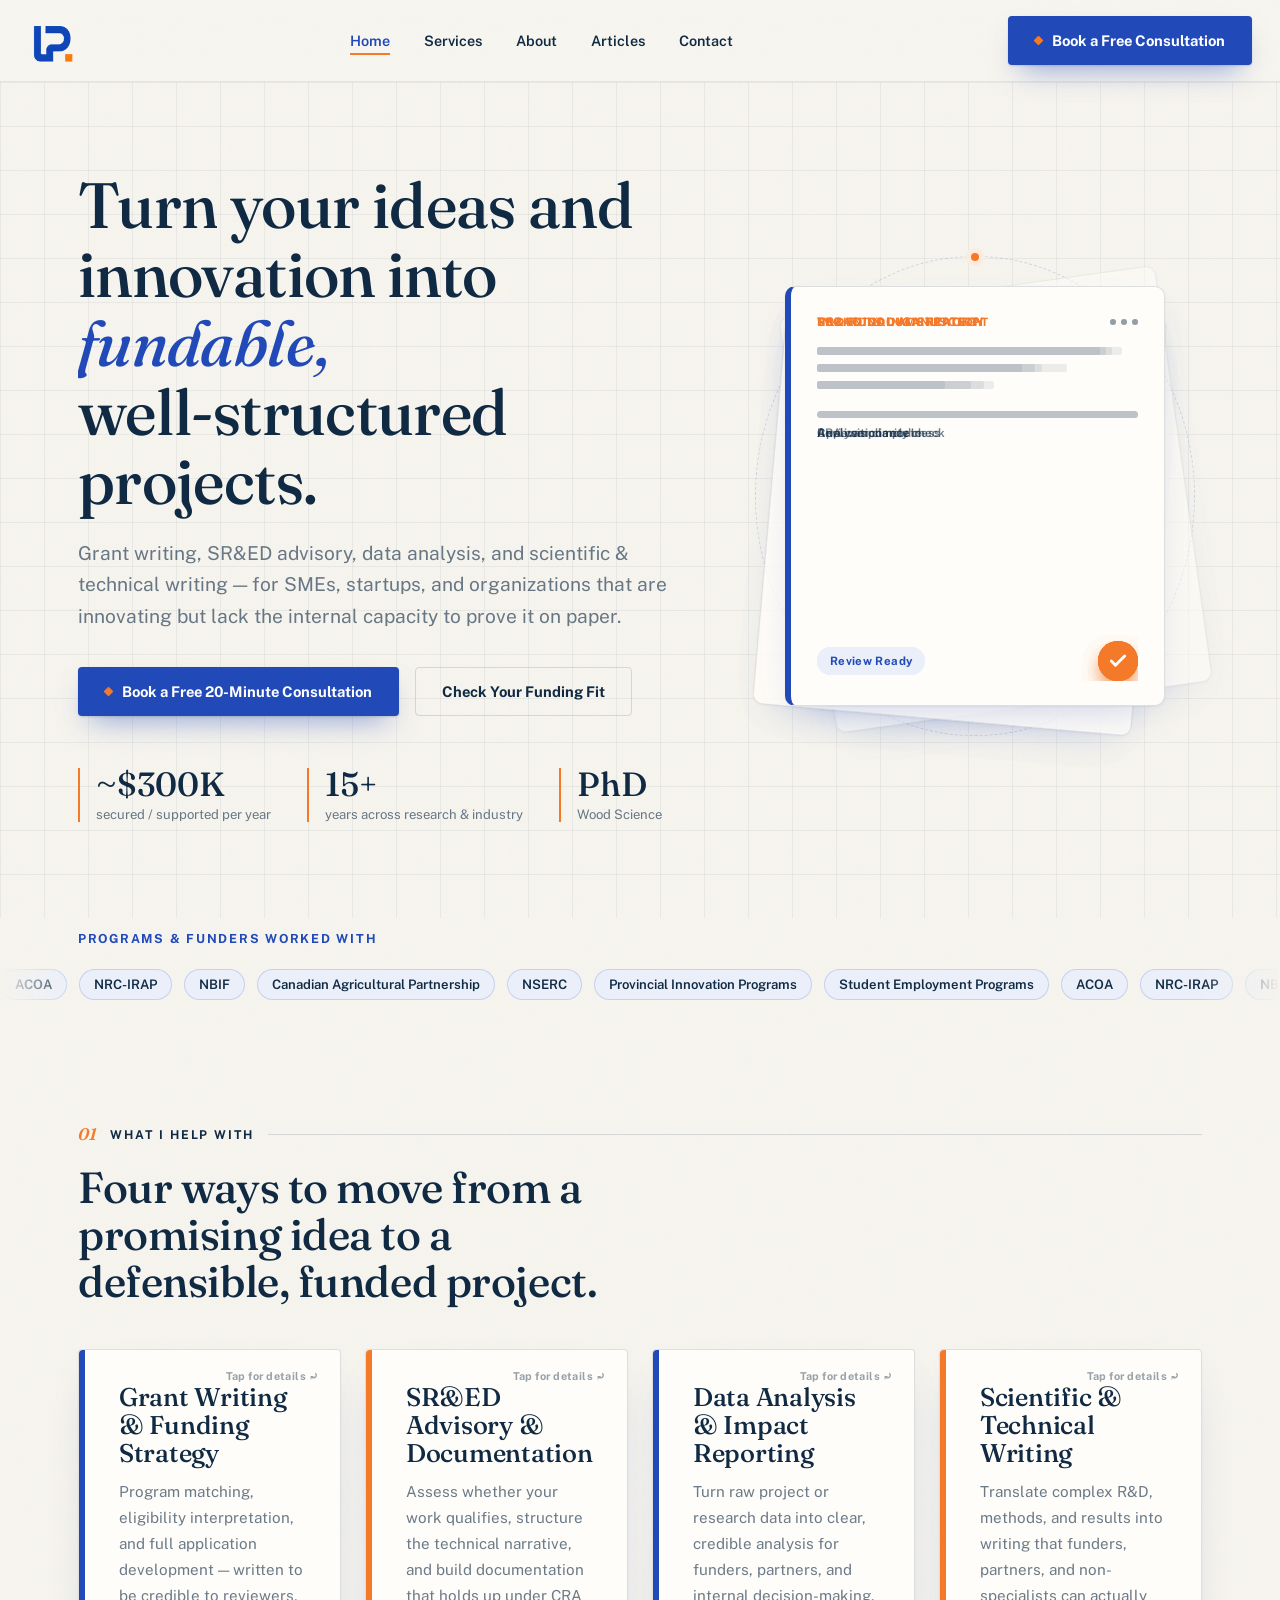
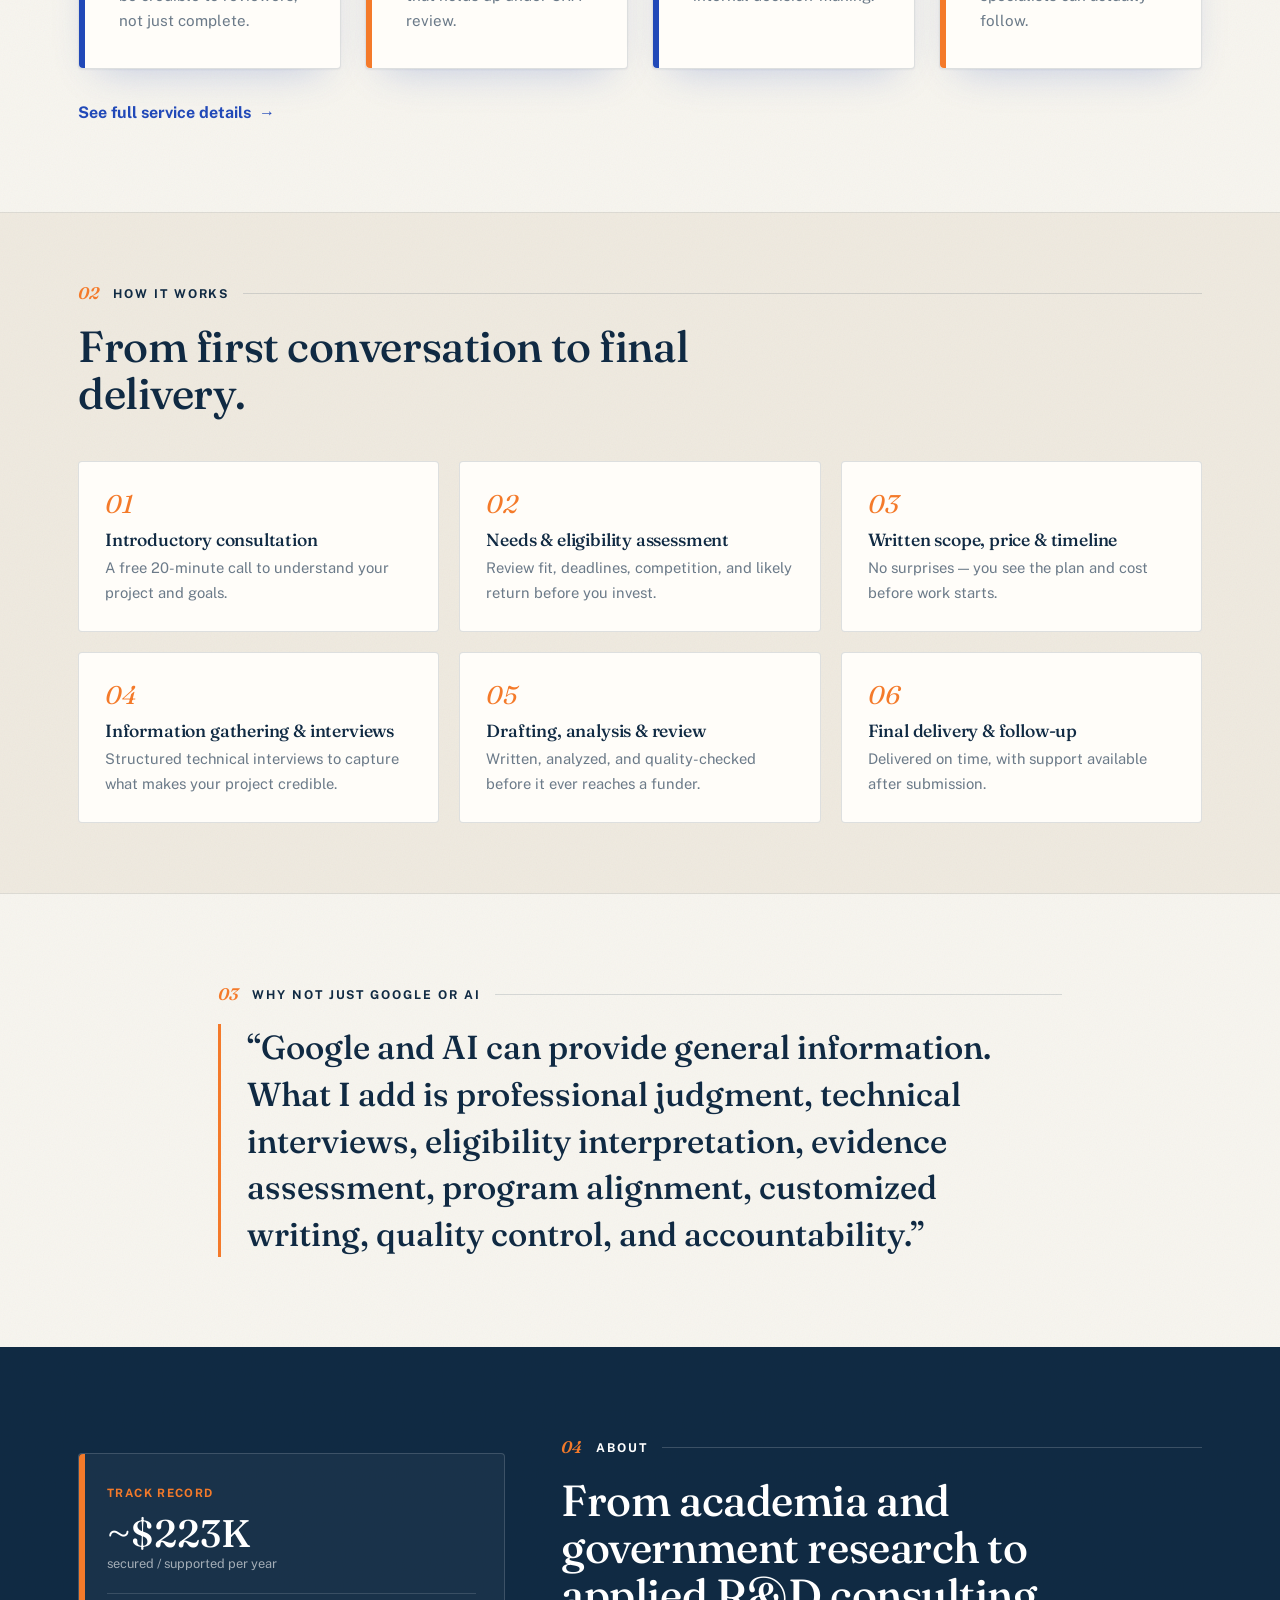
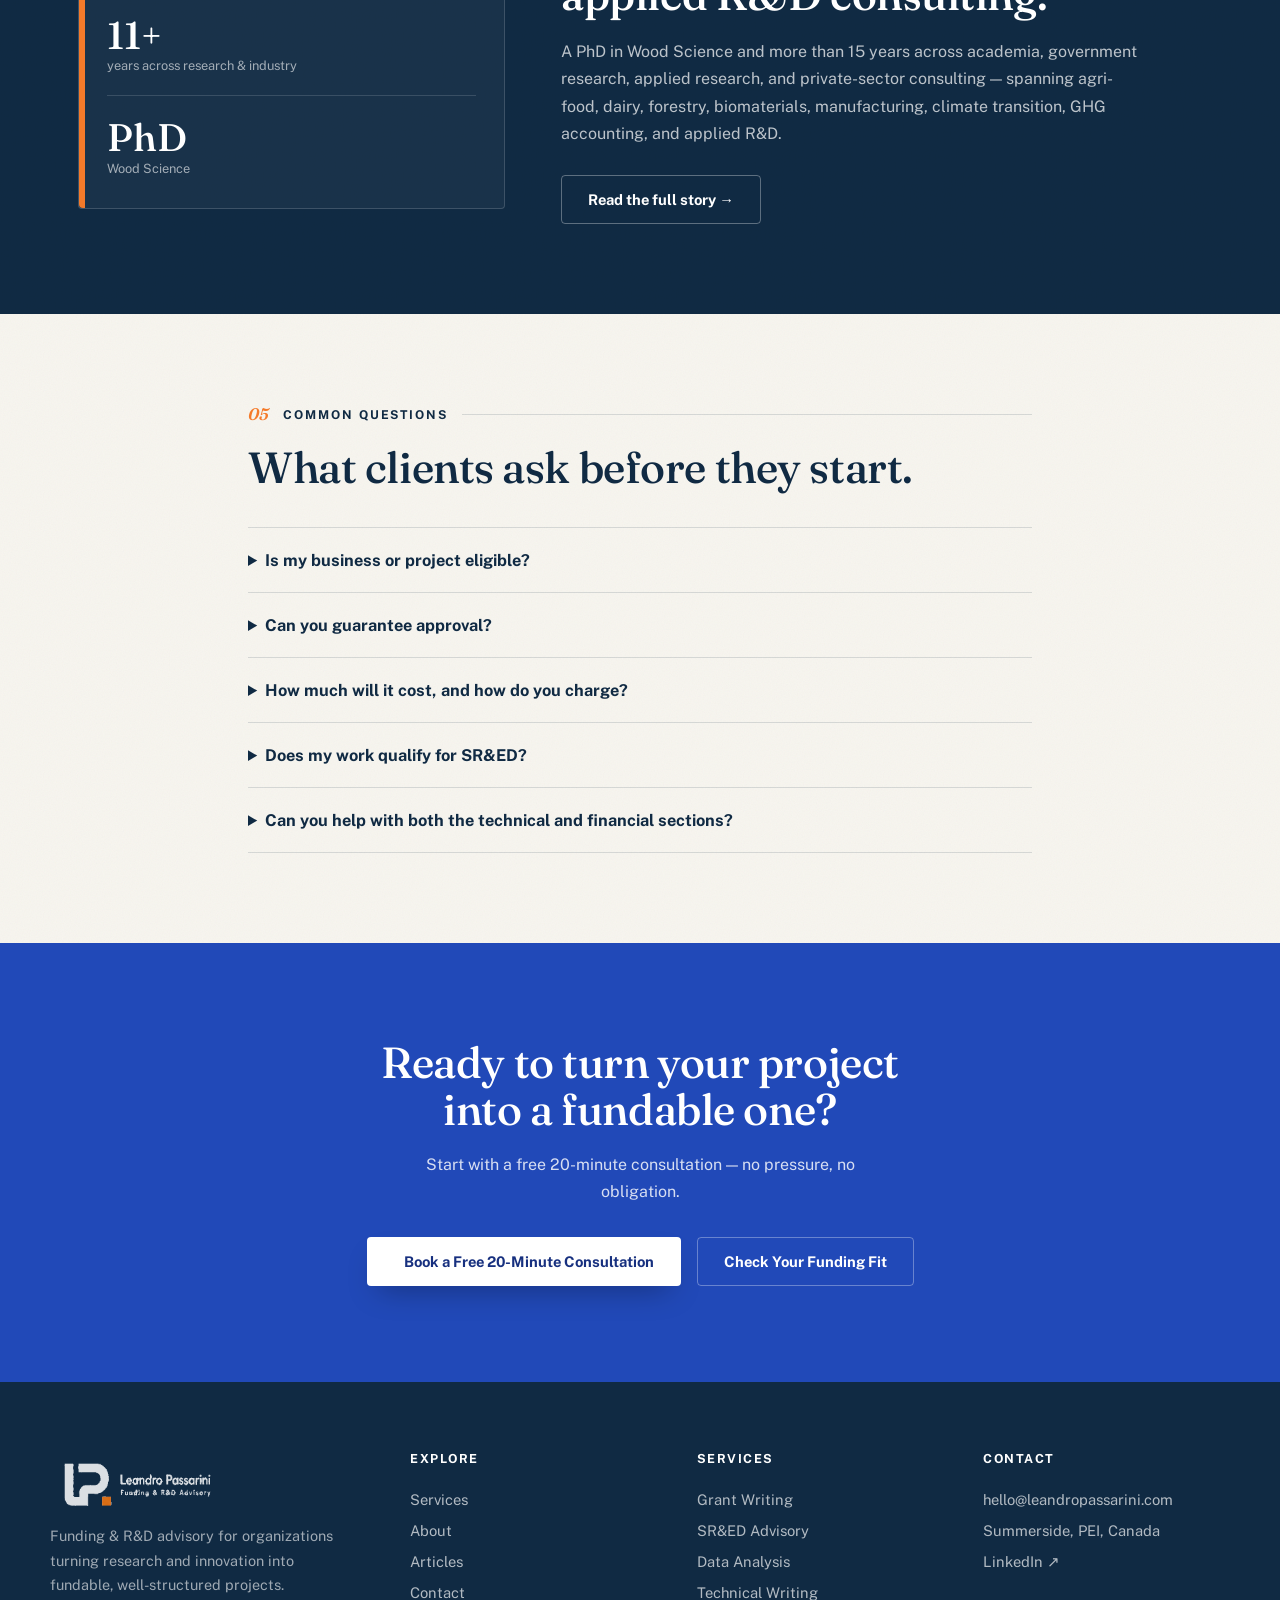
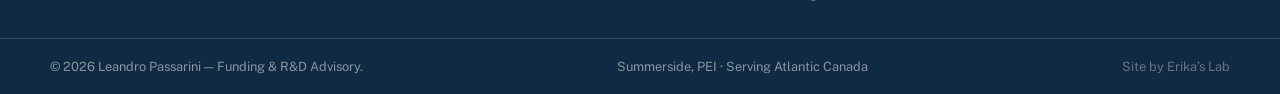
==== commit f1176267: "Reduce footer logo prominence" ====
--- a/index.html
+++ b/index.html
@@ -428,7 +428,7 @@
 <footer class="site-footer">
   <div class="container" style="padding: 70px 0 30px; display:grid; grid-template-columns: 1.3fr 1fr 1fr 1fr; gap:40px;">
     <div>
-      <img src="assets/img/logo-lockup-white.png" alt="Leandro Passarini" style="height:85px; margin-bottom:16px;">
+      <img src="assets/img/logo-lockup-white.png" alt="Leandro Passarini" style="height:56px; margin-bottom:16px; opacity:0.85;">
       <p style="color:rgba(255,255,255,0.6); font-size:0.9rem; max-width:32ch;">Funding &amp; R&amp;D advisory for organizations turning research and innovation into fundable, well-structured projects.</p>
     </div>
     <div>
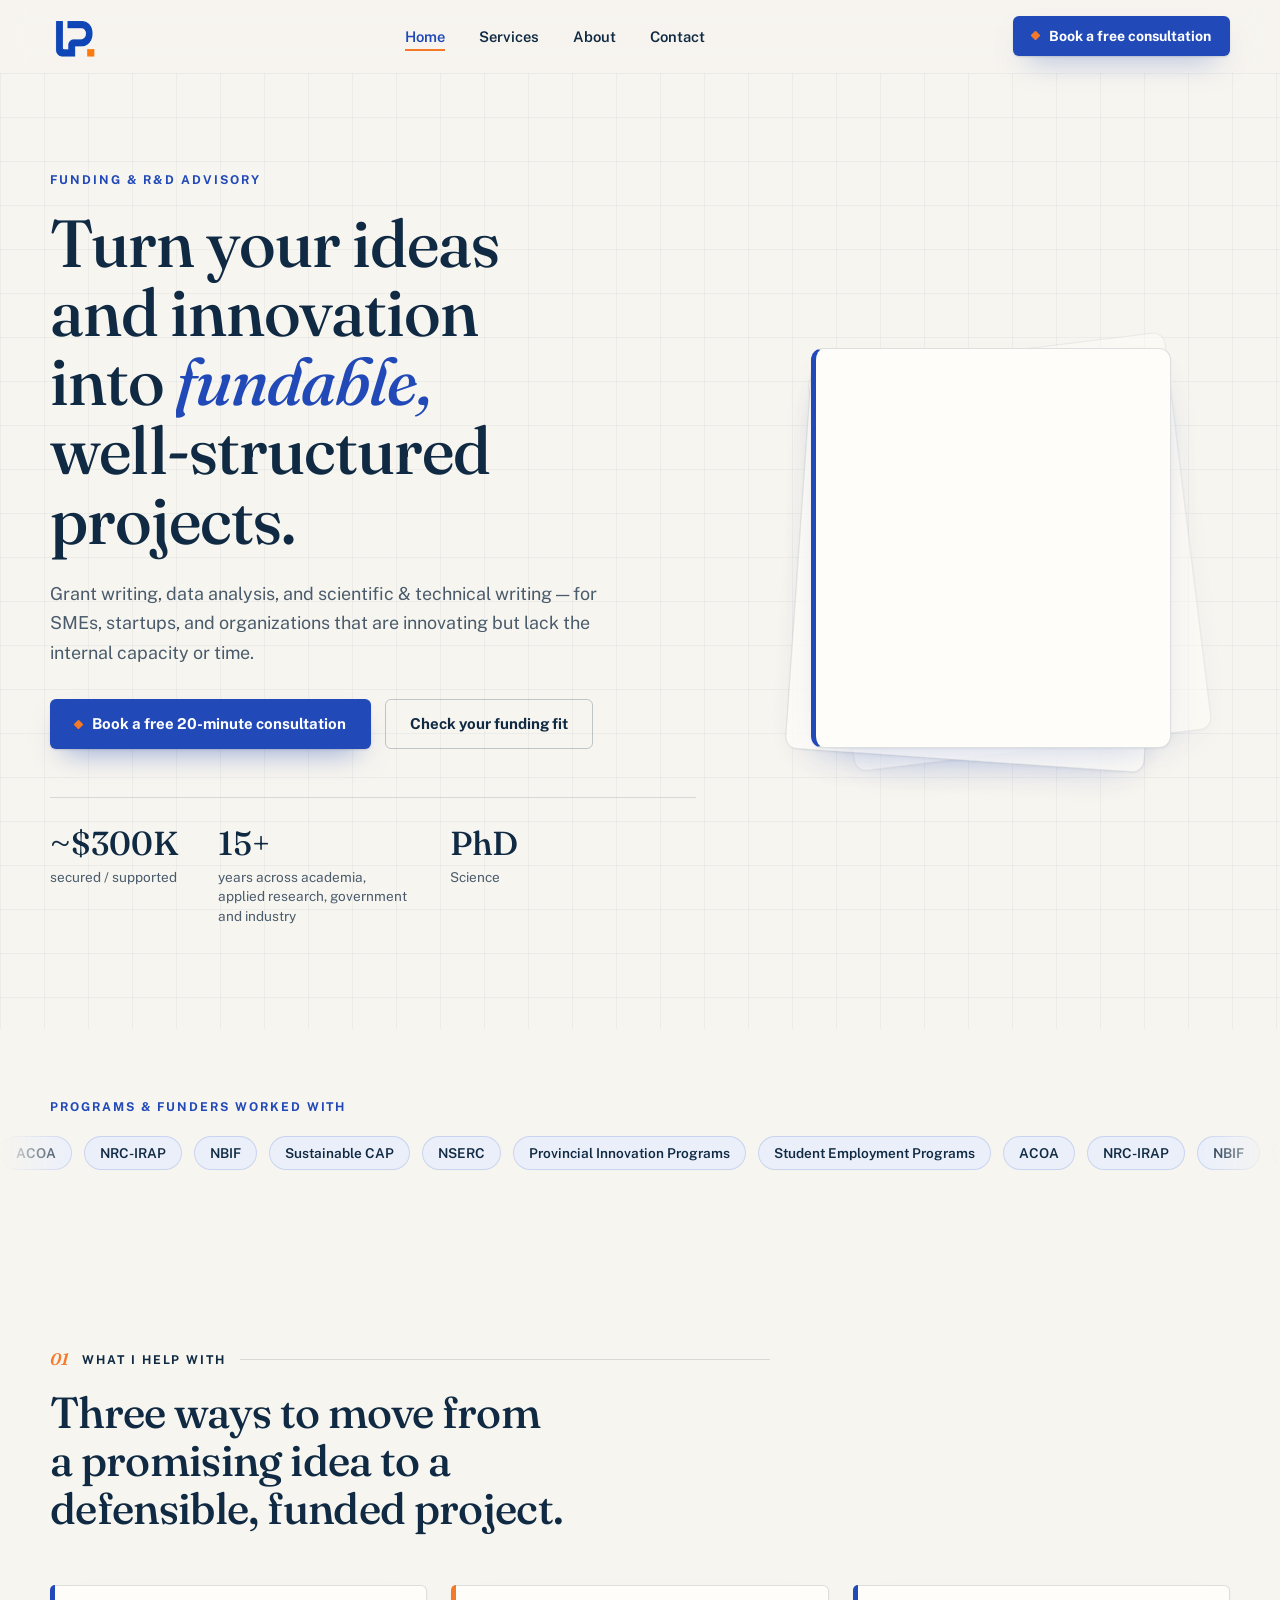
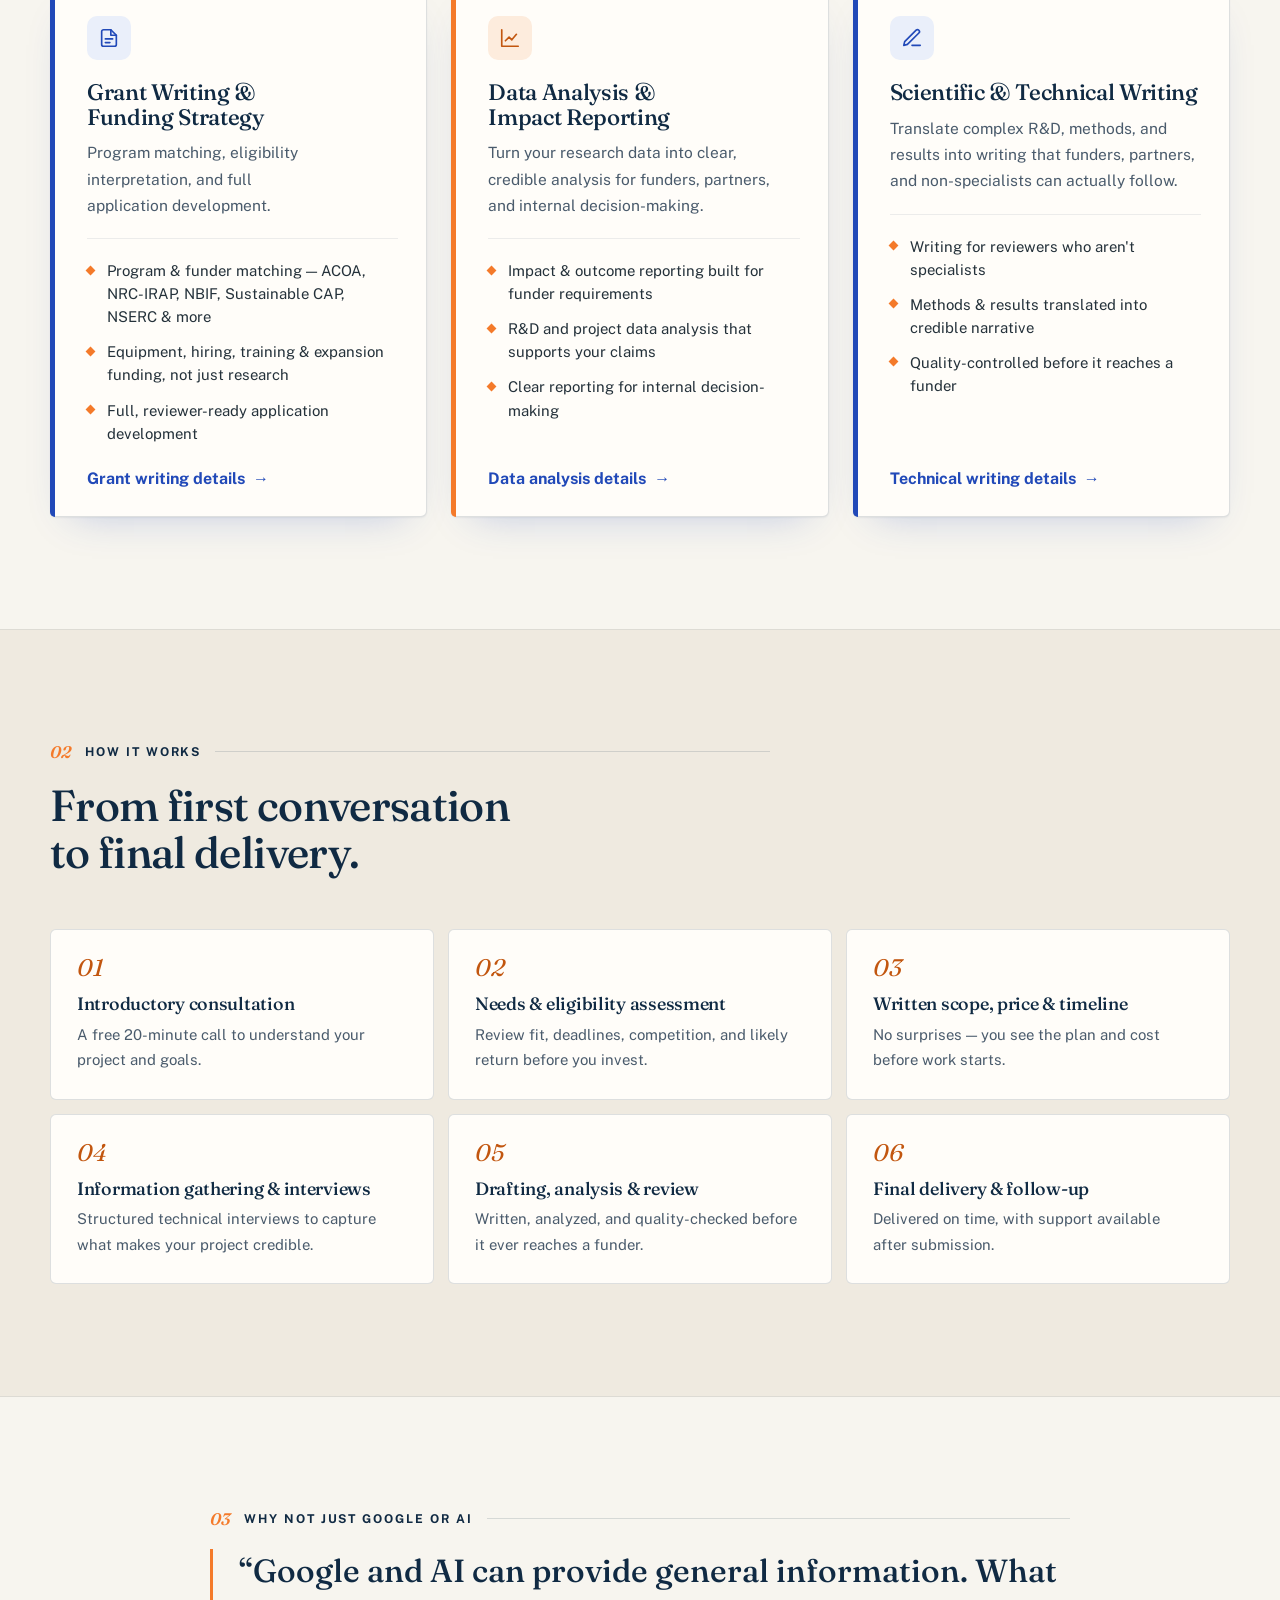
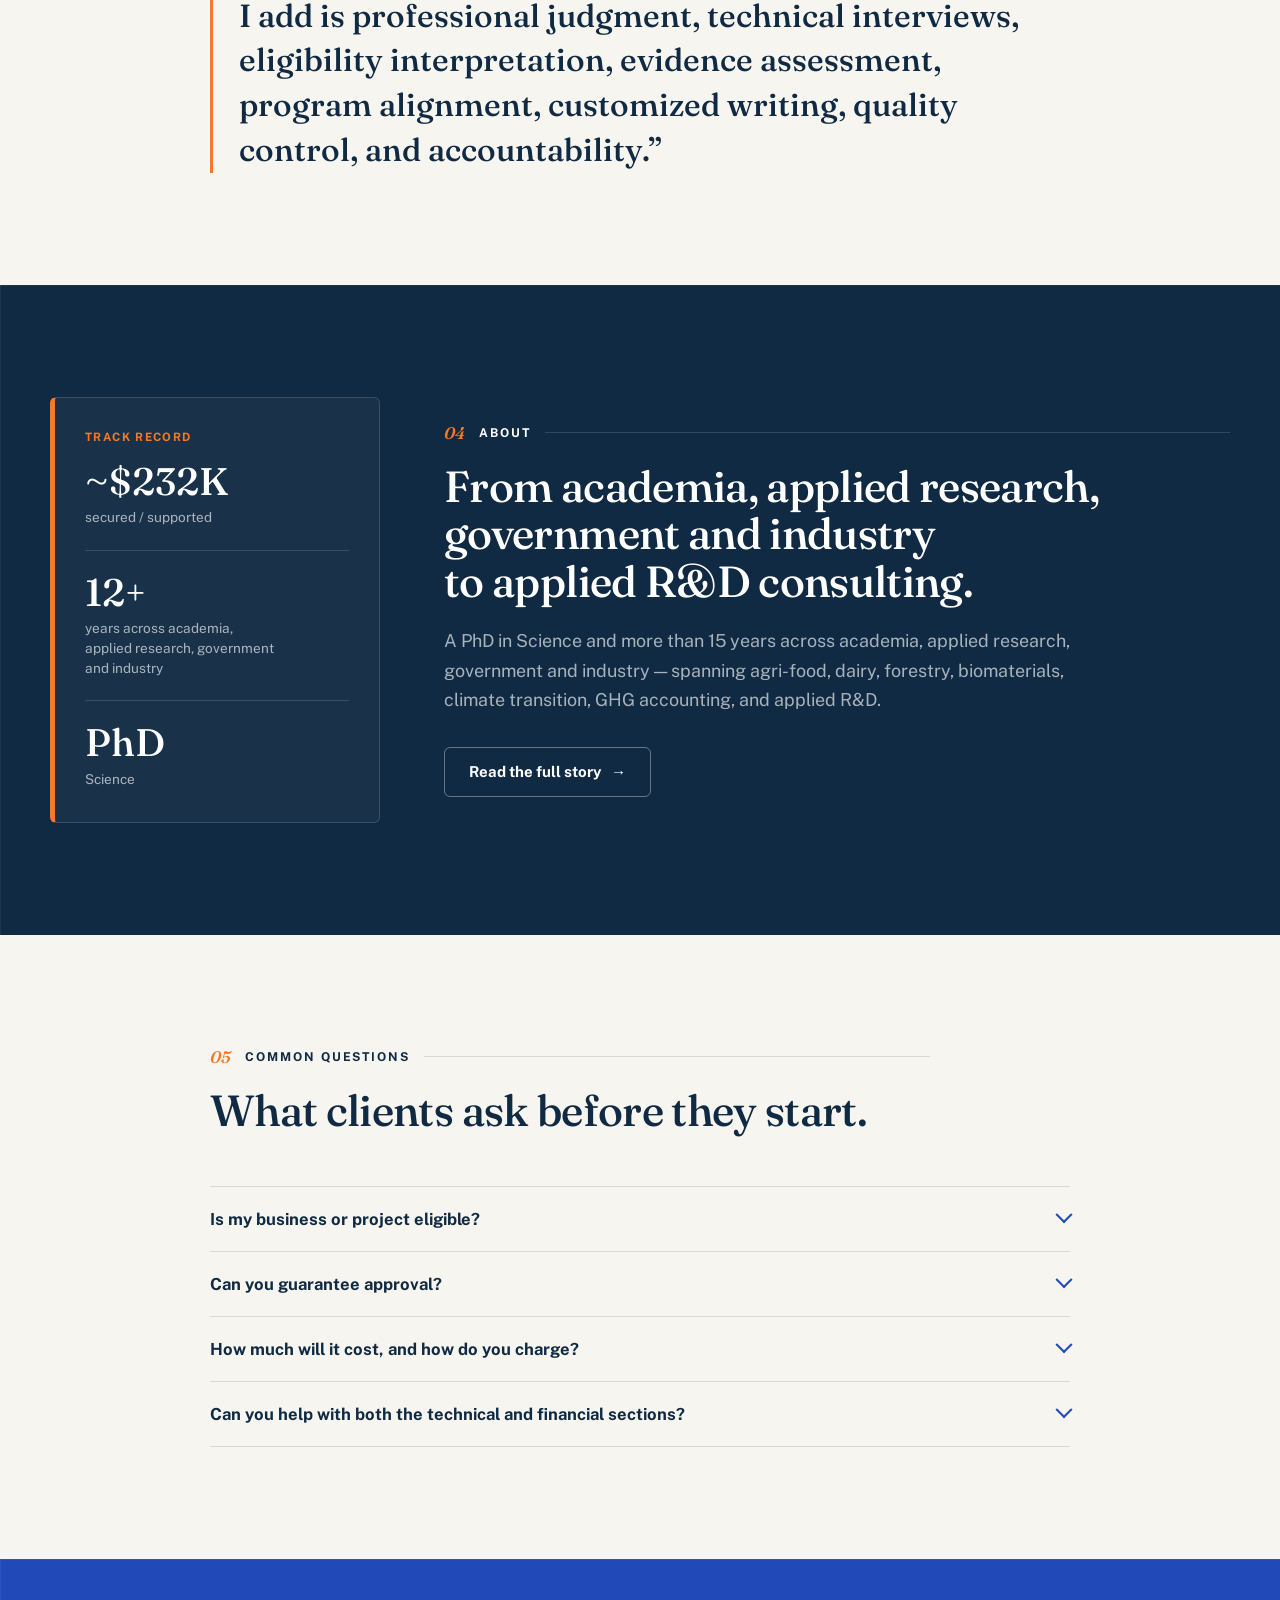
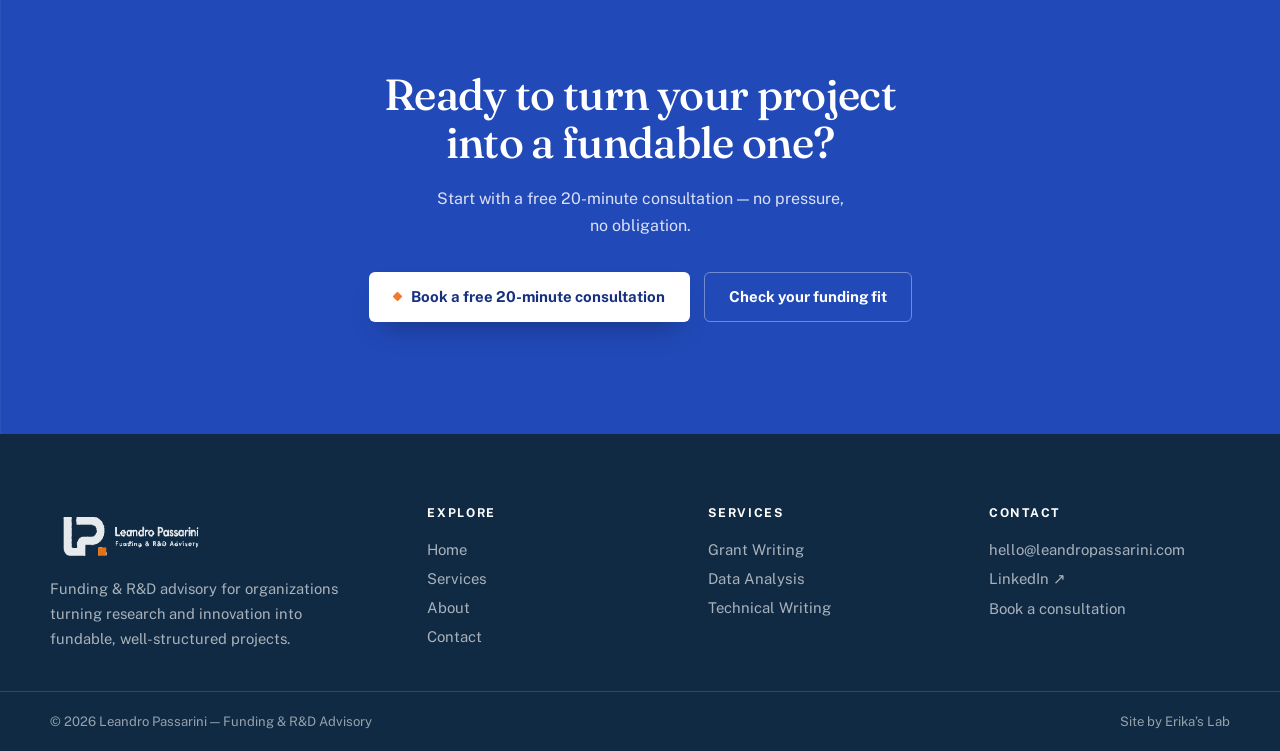
==== commit 74dcb5ee: "Apply Leandro's content edits and refresh design, accessibility and SEO Content (from Leandro's chan" ====
--- a/index.html
+++ b/index.html
@@ -1,70 +1,124 @@
 <!doctype html>
-<html lang="en">
+<html lang="en-CA">
 <head>
 <meta charset="UTF-8">
 <meta name="viewport" content="width=device-width, initial-scale=1.0">
-<title>Leandro Passarini — Funding & R&D Advisory | Summerside, PEI</title>
-<meta name="description" content="Grant writing, SR&ED advisory, data analysis, and technical writing for SMEs and organizations across PEI and Atlantic Canada. PhD researcher, 15+ years, ~$300K/year secured in funding.">
-<link rel="icon" type="image/png" href="assets/img/favicon-32.png">
+<title>Leandro Passarini | Grant Writing &amp; R&amp;D Funding Advisory in Canada</title>
+<meta name="description" content="PhD-led grant writing, funding strategy, data analysis and technical writing for SMEs, startups and organizations in Canada. ACOA, NRC-IRAP, NBIF, Sustainable CAP, NSERC and more.">
+<link rel="canonical" href="https://erikaxiataki.github.io/leandro-passarini-advisory/">
+<meta name="theme-color" content="#102A43">
+<meta property="og:type" content="website">
+<meta property="og:site_name" content="Leandro Passarini — Funding &amp; R&amp;D Advisory">
+<meta property="og:locale" content="en_CA">
+<meta property="og:title" content="Turn your ideas and innovation into fundable, well-structured projects">
+<meta property="og:description" content="Grant writing, funding strategy, data analysis and technical writing from a PhD researcher with 15+ years across academia, applied research, government and industry.">
+<meta property="og:url" content="https://erikaxiataki.github.io/leandro-passarini-advisory/">
+<meta property="og:image" content="https://erikaxiataki.github.io/leandro-passarini-advisory/assets/img/og-image.png">
+<meta property="og:image:width" content="1200">
+<meta property="og:image:height" content="630">
+<meta name="twitter:card" content="summary_large_image">
+<link rel="icon" href="assets/img/favicon.ico" sizes="any">
+<link rel="icon" type="image/png" sizes="32x32" href="assets/img/favicon-32.png">
 <link rel="apple-touch-icon" href="assets/img/favicon-180.png">
 <link rel="preconnect" href="https://fonts.googleapis.com">
+<link rel="preconnect" href="https://fonts.gstatic.com" crossorigin>
+<link rel="stylesheet" href="https://fonts.googleapis.com/css2?family=Fraunces:ital,opsz,wght@0,9..144,400;0,9..144,500;0,9..144,600;1,9..144,400;1,9..144,500&amp;family=Public+Sans:wght@400;500;600;700&amp;display=swap">
 <link rel="stylesheet" href="assets/css/style.css">
+<script>document.documentElement.classList.add('js')</script>
+<script type="application/ld+json">
+{
+  "@context": "https://schema.org",
+  "@graph": [
+    {
+      "@type": "ProfessionalService",
+      "@id": "https://erikaxiataki.github.io/leandro-passarini-advisory/#business",
+      "name": "Leandro Passarini — Funding & R&D Advisory",
+      "url": "https://erikaxiataki.github.io/leandro-passarini-advisory/",
+      "logo": "https://erikaxiataki.github.io/leandro-passarini-advisory/assets/img/logo-lockup.png",
+      "image": "https://erikaxiataki.github.io/leandro-passarini-advisory/assets/img/og-image.png",
+      "email": "hello@leandropassarini.com",
+      "description": "Grant writing, funding strategy, data analysis and scientific & technical writing for SMEs, startups and organizations.",
+      "areaServed": { "@type": "Country", "name": "Canada" },
+      "founder": { "@id": "https://erikaxiataki.github.io/leandro-passarini-advisory/about.html#person" },
+      "sameAs": ["https://www.linkedin.com/in/passarinileandro/"],
+      "knowsAbout": ["Grant writing", "Funding strategy", "R&D funding", "Data analysis", "Impact reporting", "Scientific writing", "Technical writing", "GHG accounting", "Agri-food", "Forestry", "Biomaterials"],
+      "hasOfferCatalog": {
+        "@type": "OfferCatalog",
+        "name": "Services",
+        "itemListElement": [
+          { "@type": "Offer", "itemOffered": { "@type": "Service", "name": "Grant Writing & Funding Strategy", "url": "https://erikaxiataki.github.io/leandro-passarini-advisory/services.html#grants" } },
+          { "@type": "Offer", "itemOffered": { "@type": "Service", "name": "Data Analysis & Impact Reporting", "url": "https://erikaxiataki.github.io/leandro-passarini-advisory/services.html#data" } },
+          { "@type": "Offer", "itemOffered": { "@type": "Service", "name": "Scientific & Technical Writing", "url": "https://erikaxiataki.github.io/leandro-passarini-advisory/services.html#writing" } }
+        ]
+      }
+    },
+    {
+      "@type": "WebSite",
+      "@id": "https://erikaxiataki.github.io/leandro-passarini-advisory/#website",
+      "url": "https://erikaxiataki.github.io/leandro-passarini-advisory/",
+      "name": "Leandro Passarini — Funding & R&D Advisory",
+      "inLanguage": "en-CA",
+      "publisher": { "@id": "https://erikaxiataki.github.io/leandro-passarini-advisory/#business" }
+    }
+  ]
+}
+</script>
 </head>
-<body class="grain">
+<body>
+<a class="skip-link" href="#main">Skip to content</a>
 
 <header class="site-header">
   <div class="nav-row">
-    <a href="index.html" class="brand">
-      <img src="assets/img/logo-icon.png" alt="Leandro Passarini" class="word" style="height:44px;">
+    <a href="index.html" class="brand" aria-label="Leandro Passarini — home">
+      <img src="assets/img/logo-icon.png" alt="" width="160" height="152">
     </a>
-    <nav class="nav-links">
-      <a href="index.html" class="active">Home</a>
+    <nav class="nav-links" aria-label="Primary">
+      <a href="index.html" aria-current="page">Home</a>
       <a href="services.html">Services</a>
       <a href="about.html">About</a>
-      <a href="articles.html">Articles</a>
       <a href="contact.html">Contact</a>
     </nav>
     <div class="nav-cta">
-      <a href="contact.html" class="btn btn-primary"><span class="dot"></span>Book a Free Consultation</a>
-      <button class="nav-toggle" aria-label="Menu"><span></span></button>
-    </div>
-  </div>
-  <div class="mobile-panel">
-    <a href="index.html">Home</a>
+      <a href="contact.html" class="btn btn-primary btn-sm"><span class="dot"></span>Book a free consultation</a>
+      <button class="nav-toggle" type="button" aria-expanded="false" aria-controls="mobile-panel" aria-label="Open menu"><span></span></button>
+    </div>
+  </div>
+  <nav id="mobile-panel" class="mobile-panel" aria-label="Mobile">
+    <a href="index.html" aria-current="page">Home</a>
     <a href="services.html">Services</a>
     <a href="about.html">About</a>
-    <a href="articles.html">Articles</a>
     <a href="contact.html">Contact</a>
-    <a href="contact.html" class="btn btn-primary btn-block"><span class="dot"></span>Book a Free Consultation</a>
-  </div>
+    <a href="contact.html" class="btn btn-primary btn-block"><span class="dot"></span>Book a free consultation</a>
+  </nav>
 </header>
 
+<main id="main">
+
 <!-- ============ HERO ============ -->
-<section class="blueprint" style="padding: 88px 0 96px; position:relative; overflow:hidden;">
-  <div class="container" style="display:grid; grid-template-columns: 1.15fr 0.85fr; gap:56px; align-items:center; position:relative; z-index:1;">
-    <div class="reveal in">
+<section class="hero blueprint">
+  <div class="container hero-grid">
+    <div>
+      <p class="eyebrow">Funding &amp; R&amp;D Advisory</p>
       <h1 class="flow-text">
-        <span class="word" style="--i:0"><span>Turn</span></span> <span class="word" style="--i:1"><span>your</span></span> <span class="word" style="--i:2"><span>ideas</span></span> <span class="word" style="--i:3"><span>and</span></span> <span class="word" style="--i:4"><span>innovation</span></span> <span class="word" style="--i:5"><span>into</span></span> <span class="word" style="--i:6"><span style="font-style:italic; color:var(--blue);">fundable,</span></span> <span class="word" style="--i:7"><span>well-structured</span></span> <span class="word" style="--i:8"><span>projects.</span></span>
+        <span class="word" style="--i:0"><span>Turn</span></span> <span class="word" style="--i:1"><span>your</span></span> <span class="word" style="--i:2"><span>ideas</span></span> <span class="word" style="--i:3"><span>and</span></span> <span class="word" style="--i:4"><span>innovation</span></span> <span class="word" style="--i:5"><span>into</span></span> <span class="word" style="--i:6"><span class="accent">fundable,</span></span> <span class="word" style="--i:7"><span>well-structured</span></span> <span class="word" style="--i:8"><span>projects.</span></span>
       </h1>
-      <p class="lede" style="margin-top:22px; max-width:52ch;">
-        Grant writing, SR&ED advisory, data analysis, and scientific &amp; technical writing —
-        for SMEs, startups, and organizations that are innovating but lack the internal capacity
-        to prove it on paper.
+      <p class="lede">
+        Grant writing, data analysis, and scientific &amp; technical writing — for SMEs, startups,
+        and organizations that are innovating but lack the internal capacity or time.
       </p>
-      <div style="display:flex; gap:16px; margin-top:34px; flex-wrap:wrap;">
-        <a href="contact.html" class="btn btn-primary"><span class="dot"></span>Book a Free 20-Minute Consultation</a>
-        <a href="contact.html#fit" class="btn btn-secondary">Check Your Funding Fit</a>
+      <div class="btn-row">
+        <a href="contact.html" class="btn btn-primary"><span class="dot"></span>Book a free 20-minute consultation</a>
+        <a href="contact.html#fit" class="btn btn-secondary">Check your funding fit</a>
       </div>
-      <div style="display:flex; gap:36px; margin-top:52px; flex-wrap:wrap;">
-        <div class="stat"><span class="num"><span class="count-up eager" data-target="300" data-prefix="~$" data-suffix="K">0</span></span><span class="lbl">secured / supported per year</span></div>
-        <div class="stat"><span class="num"><span class="count-up eager" data-target="15" data-suffix="+">0</span></span><span class="lbl">years across research &amp; industry</span></div>
-        <div class="stat"><span class="num">PhD</span><span class="lbl">Wood Science</span></div>
+      <div class="stat-row">
+        <div class="stat"><span class="num"><span class="count-up" data-target="300" data-prefix="~$" data-suffix="K">~$300K</span></span><span class="lbl">secured / supported</span></div>
+        <div class="stat"><span class="num"><span class="count-up" data-target="15" data-suffix="+">15+</span></span><span class="lbl">years across academia, applied research, government and industry</span></div>
+        <div class="stat"><span class="num">PhD</span><span class="lbl">Science</span></div>
       </div>
     </div>
 
-    <div class="reveal in" style="transition-delay:120ms;">
+    <div class="hero-visual" aria-hidden="true">
       <div class="doc-stack">
-        <div class="doc-orbit"><span class="doc-orbit-dot"></span></div>
         <div class="doc-card-wrap doc-back-2"><div class="doc-card"></div></div>
         <div class="doc-card-wrap doc-back-1"><div class="doc-card"></div></div>
         <div class="doc-card-wrap">
@@ -77,84 +131,50 @@
                     <span class="doc-tag">R&amp;D Funding Strategy</span>
                     <span class="doc-dots"><span></span><span></span><span></span></span>
                   </div>
-                  <div class="doc-lines">
-                    <span style="width:92%"></span>
-                    <span style="width:78%"></span>
-                    <span style="width:55%"></span>
-                  </div>
+                  <div class="doc-lines"><span style="width:92%"></span><span style="width:78%"></span><span style="width:55%"></span></div>
                   <div class="doc-progress">
                     <div class="doc-progress-track"><div class="doc-progress-fill" style="--target:86%; animation-delay:0s;"></div></div>
                     <span class="doc-progress-label">Application readiness</span>
                   </div>
                 </div>
                 <div class="doc-footer">
-                  <span class="doc-badge">Grant Ready</span>
+                  <span class="doc-badge">Grant ready</span>
                   <div class="doc-check"><svg viewBox="0 0 24 24"><path d="M4 12l5 5 11-11"/></svg></div>
                 </div>
               </div>
 
-              <div class="doc-page" style="animation-delay:4s;">
-                <div>
-                  <div class="doc-card-head">
-                    <span class="doc-tag">SR&amp;ED Documentation</span>
-                    <span class="doc-dots"><span></span><span></span><span></span></span>
-                  </div>
-                  <div class="doc-lines">
-                    <span style="width:88%"></span>
-                    <span style="width:64%"></span>
-                    <span style="width:40%"></span>
-                  </div>
-                  <div class="doc-progress">
-                    <div class="doc-progress-track"><div class="doc-progress-fill" style="--target:72%; animation-delay:4s;"></div></div>
-                    <span class="doc-progress-label">CRA compliance check</span>
-                  </div>
-                </div>
-                <div class="doc-footer">
-                  <span class="doc-badge">Audit Ready</span>
-                  <div class="doc-check"><svg viewBox="0 0 24 24"><path d="M4 12l5 5 11-11"/></svg></div>
-                </div>
-              </div>
-
-              <div class="doc-page" style="animation-delay:8s;">
+              <div class="doc-page" style="animation-delay:5s;">
                 <div>
                   <div class="doc-card-head">
                     <span class="doc-tag">Impact &amp; Data Report</span>
                     <span class="doc-dots"><span></span><span></span><span></span></span>
                   </div>
-                  <div class="doc-lines">
-                    <span style="width:95%"></span>
-                    <span style="width:70%"></span>
-                    <span style="width:48%"></span>
-                  </div>
+                  <div class="doc-chart"><span style="height:40%"></span><span style="height:58%"></span><span style="height:52%"></span><span style="height:74%"></span><span style="height:68%"></span><span style="height:92%"></span></div>
                   <div class="doc-progress">
-                    <div class="doc-progress-track"><div class="doc-progress-fill" style="--target:94%; animation-delay:8s;"></div></div>
+                    <div class="doc-progress-track"><div class="doc-progress-fill" style="--target:94%; animation-delay:5s;"></div></div>
                     <span class="doc-progress-label">Analysis complete</span>
                   </div>
                 </div>
                 <div class="doc-footer">
-                  <span class="doc-badge">Funder Ready</span>
+                  <span class="doc-badge">Funder ready</span>
                   <div class="doc-check"><svg viewBox="0 0 24 24"><path d="M4 12l5 5 11-11"/></svg></div>
                 </div>
               </div>
 
-              <div class="doc-page" style="animation-delay:12s;">
+              <div class="doc-page" style="animation-delay:10s;">
                 <div>
                   <div class="doc-card-head">
                     <span class="doc-tag">Technical Manuscript</span>
                     <span class="doc-dots"><span></span><span></span><span></span></span>
                   </div>
-                  <div class="doc-lines">
-                    <span style="width:90%"></span>
-                    <span style="width:68%"></span>
-                    <span style="width:52%"></span>
-                  </div>
+                  <div class="doc-lines"><span style="width:90%"></span><span style="width:68%"></span><span style="width:84%"></span><span style="width:52%"></span></div>
                   <div class="doc-progress">
-                    <div class="doc-progress-track"><div class="doc-progress-fill" style="--target:80%; animation-delay:12s;"></div></div>
+                    <div class="doc-progress-track"><div class="doc-progress-fill" style="--target:80%; animation-delay:10s;"></div></div>
                     <span class="doc-progress-label">Reviewer clarity</span>
                   </div>
                 </div>
                 <div class="doc-footer">
-                  <span class="doc-badge">Review Ready</span>
+                  <span class="doc-badge">Review ready</span>
                   <div class="doc-check"><svg viewBox="0 0 24 24"><path d="M4 12l5 5 11-11"/></svg></div>
                 </div>
               </div>
@@ -167,24 +187,24 @@
   </div>
 </section>
 
-<!-- ============ TRUST STRIP ============ -->
-<section style="padding: 10px 0 64px;">
-  <div class="container reveal">
-    <p class="eyebrow" style="margin-bottom:20px;">Programs &amp; funders worked with</p>
+<!-- ============ PROGRAMS ============ -->
+<section class="section--tight" aria-labelledby="programs-title">
+  <div class="container">
+    <p class="eyebrow" id="programs-title">Programs &amp; funders worked with</p>
   </div>
   <div class="marquee">
     <div class="marquee-track">
       <span class="tag-pill">ACOA</span>
       <span class="tag-pill">NRC-IRAP</span>
       <span class="tag-pill">NBIF</span>
-      <span class="tag-pill">Canadian Agricultural Partnership</span>
+      <span class="tag-pill">Sustainable CAP</span>
       <span class="tag-pill">NSERC</span>
       <span class="tag-pill">Provincial Innovation Programs</span>
       <span class="tag-pill">Student Employment Programs</span>
       <span class="tag-pill" aria-hidden="true">ACOA</span>
       <span class="tag-pill" aria-hidden="true">NRC-IRAP</span>
       <span class="tag-pill" aria-hidden="true">NBIF</span>
-      <span class="tag-pill" aria-hidden="true">Canadian Agricultural Partnership</span>
+      <span class="tag-pill" aria-hidden="true">Sustainable CAP</span>
       <span class="tag-pill" aria-hidden="true">NSERC</span>
       <span class="tag-pill" aria-hidden="true">Provincial Innovation Programs</span>
       <span class="tag-pill" aria-hidden="true">Student Employment Programs</span>
@@ -193,148 +213,77 @@
 </section>
 
 <!-- ============ SERVICES ============ -->
-<section id="services" style="padding: 60px 0 90px;">
+<section id="services" class="section" aria-labelledby="services-title">
   <div class="container">
-    <div class="section-label reveal">
-      <span class="num">01</span><span class="txt">What I help with</span><span class="rule"></span>
-    </div>
-    <h2 class="reveal" style="max-width:20ch;">Four ways to move from a promising idea to a defensible, funded project.</h2>
-
-    <div class="grid grid-4 reveal-stagger reveal" style="margin-top:44px;">
-
-      <div class="flip-card reveal" tabindex="0" role="button" aria-label="Flip to see what's included in Grant Writing & Funding Strategy">
-        <div class="flip-card-inner">
-          <div class="flip-card-front report-card" style="--spine: var(--blue);">
-            <span class="flip-hint">Tap for details ⤾</span>
-            <h3>Grant Writing &amp; Funding Strategy</h3>
-            <p>Program matching, eligibility interpretation, and full application development — written to be credible to reviewers, not just complete.</p>
-          </div>
-          <div class="flip-card-back report-card" style="--spine: var(--blue);">
-            <h4>What's included</h4>
-            <ul>
-              <li>Program &amp; funder matching — ACOA, NRC-IRAP, NBIF, CAP, NSERC &amp; more</li>
-              <li>Equipment, hiring, training &amp; expansion funding, not just research</li>
-              <li>Full, reviewer-ready application development</li>
-            </ul>
-            <span class="flip-hint">← Back</span>
-          </div>
-        </div>
-      </div>
-
-      <div class="flip-card reveal" tabindex="0" role="button" aria-label="Flip to see what's included in SR&ED Advisory & Documentation">
-        <div class="flip-card-inner">
-          <div class="flip-card-front report-card" style="--spine: var(--orange);">
-            <span class="flip-hint">Tap for details ⤾</span>
-            <h3>SR&amp;ED Advisory &amp; Documentation</h3>
-            <p>Assess whether your work qualifies, structure the technical narrative, and build documentation that holds up under CRA review.</p>
-          </div>
-          <div class="flip-card-back report-card" style="--spine: var(--orange);">
-            <h4>What's included</h4>
-            <ul>
-              <li>Eligibility assessment against real SR&amp;ED criteria</li>
-              <li>Technical narrative &amp; evidence structuring for CRA</li>
-              <li>Annual SR&amp;ED support for repeat claimants</li>
-            </ul>
-            <span class="flip-hint">← Back</span>
-          </div>
-        </div>
-      </div>
-
-      <div class="flip-card reveal" tabindex="0" role="button" aria-label="Flip to see what's included in Data Analysis & Impact Reporting">
-        <div class="flip-card-inner">
-          <div class="flip-card-front report-card" style="--spine: var(--blue);">
-            <span class="flip-hint">Tap for details ⤾</span>
-            <h3>Data Analysis &amp; Impact Reporting</h3>
-            <p>Turn raw project or research data into clear, credible analysis for funders, partners, and internal decision-making.</p>
-          </div>
-          <div class="flip-card-back report-card" style="--spine: var(--blue);">
-            <h4>What's included</h4>
-            <ul>
-              <li>Impact &amp; outcome reporting built for funder requirements</li>
-              <li>R&amp;D and project data analysis that supports your claims</li>
-              <li>Clear reporting for internal decision-making</li>
-            </ul>
-            <span class="flip-hint">← Back</span>
-          </div>
-        </div>
-      </div>
-
-      <div class="flip-card reveal" tabindex="0" role="button" aria-label="Flip to see what's included in Scientific & Technical Writing">
-        <div class="flip-card-inner">
-          <div class="flip-card-front report-card" style="--spine: var(--orange);">
-            <span class="flip-hint">Tap for details ⤾</span>
-            <h3>Scientific &amp; Technical Writing</h3>
-            <p>Translate complex R&D, methods, and results into writing that funders, partners, and non-specialists can actually follow.</p>
-          </div>
-          <div class="flip-card-back report-card" style="--spine: var(--orange);">
-            <h4>What's included</h4>
-            <ul>
-              <li>Writing for reviewers who aren't specialists</li>
-              <li>Methods &amp; results translated into credible narrative</li>
-              <li>Quality-controlled before it reaches a funder</li>
-            </ul>
-            <span class="flip-hint">← Back</span>
-          </div>
-        </div>
-      </div>
-
-    </div>
-    <a href="services.html" style="display:inline-flex; align-items:center; gap:8px; margin-top:34px; font-weight:700; color:var(--blue);" class="reveal">
-      See full service details &nbsp;→
-    </a>
+    <div class="section-head reveal">
+      <div class="section-label"><span class="num">01</span><span class="txt">What I help with</span><span class="rule"></span></div>
+      <h2 id="services-title">Three ways to move from a promising idea to a defensible, funded project.</h2>
+    </div>
+
+    <div class="grid grid-3 services-grid reveal-stagger">
+      <article class="report-card service-card reveal">
+        <div class="icon" aria-hidden="true"><svg viewBox="0 0 24 24" fill="none" stroke="currentColor" stroke-width="1.8" stroke-linecap="round" stroke-linejoin="round"><path d="M14 3H6a2 2 0 0 0-2 2v14a2 2 0 0 0 2 2h12a2 2 0 0 0 2-2V9z"/><path d="M14 3v6h6M8 13h8M8 17h5"/></svg></div>
+        <h3>Grant Writing &amp; Funding Strategy</h3>
+        <p>Program matching, eligibility interpretation, and full application development.</p>
+        <ul class="check-list">
+          <li>Program &amp; funder matching — ACOA, NRC-IRAP, NBIF, Sustainable CAP, NSERC &amp; more</li>
+          <li>Equipment, hiring, training &amp; expansion funding, not just research</li>
+          <li>Full, reviewer-ready application development</li>
+        </ul>
+        <a href="services.html#grants" class="text-link">Grant writing details <span aria-hidden="true">→</span></a>
+      </article>
+
+      <article class="report-card service-card spine-orange reveal">
+        <div class="icon" aria-hidden="true"><svg viewBox="0 0 24 24" fill="none" stroke="currentColor" stroke-width="1.8" stroke-linecap="round" stroke-linejoin="round"><path d="M3 3v18h18"/><path d="M7 15l4-4 3 3 5-6"/></svg></div>
+        <h3>Data Analysis &amp; Impact Reporting</h3>
+        <p>Turn your research data into clear, credible analysis for funders, partners, and internal decision-making.</p>
+        <ul class="check-list">
+          <li>Impact &amp; outcome reporting built for funder requirements</li>
+          <li>R&amp;D and project data analysis that supports your claims</li>
+          <li>Clear reporting for internal decision-making</li>
+        </ul>
+        <a href="services.html#data" class="text-link">Data analysis details <span aria-hidden="true">→</span></a>
+      </article>
+
+      <article class="report-card service-card reveal">
+        <div class="icon" aria-hidden="true"><svg viewBox="0 0 24 24" fill="none" stroke="currentColor" stroke-width="1.8" stroke-linecap="round" stroke-linejoin="round"><path d="M12 20h9"/><path d="M16.5 3.5a2.1 2.1 0 0 1 3 3L7 19l-4 1 1-4z"/></svg></div>
+        <h3>Scientific &amp; Technical Writing</h3>
+        <p>Translate complex R&amp;D, methods, and results into writing that funders, partners, and non-specialists can actually follow.</p>
+        <ul class="check-list">
+          <li>Writing for reviewers who aren't specialists</li>
+          <li>Methods &amp; results translated into credible narrative</li>
+          <li>Quality-controlled before it reaches a funder</li>
+        </ul>
+        <a href="services.html#writing" class="text-link">Technical writing details <span aria-hidden="true">→</span></a>
+      </article>
+    </div>
   </div>
 </section>
 
 <!-- ============ PROCESS ============ -->
-<section style="padding: 70px 0; background: var(--cream-dim); border-top:1px solid var(--line-soft); border-bottom:1px solid var(--line-soft);">
+<section class="section section--tint" aria-labelledby="process-title">
   <div class="container">
-    <div class="section-label reveal">
-      <span class="num">02</span><span class="txt">How it works</span><span class="rule"></span>
-    </div>
-    <h2 class="reveal" style="max-width:22ch;">From first conversation to final delivery.</h2>
-
-    <div class="grid grid-3 reveal-stagger reveal" style="margin-top:44px; gap:20px;">
-      <div class="reveal" style="background:var(--paper); border:1px solid var(--line); border-radius:var(--radius); padding:26px;">
-        <span style="font-family:var(--serif); font-style:italic; color:var(--orange); font-size:1.6rem;">01</span>
-        <h3 style="font-size:1.1rem; margin-top:10px;">Introductory consultation</h3>
-        <p style="font-size:0.92rem; margin-top:6px;">A free 20-minute call to understand your project and goals.</p>
-      </div>
-      <div class="reveal" style="background:var(--paper); border:1px solid var(--line); border-radius:var(--radius); padding:26px;">
-        <span style="font-family:var(--serif); font-style:italic; color:var(--orange); font-size:1.6rem;">02</span>
-        <h3 style="font-size:1.1rem; margin-top:10px;">Needs &amp; eligibility assessment</h3>
-        <p style="font-size:0.92rem; margin-top:6px;">Review fit, deadlines, competition, and likely return before you invest.</p>
-      </div>
-      <div class="reveal" style="background:var(--paper); border:1px solid var(--line); border-radius:var(--radius); padding:26px;">
-        <span style="font-family:var(--serif); font-style:italic; color:var(--orange); font-size:1.6rem;">03</span>
-        <h3 style="font-size:1.1rem; margin-top:10px;">Written scope, price &amp; timeline</h3>
-        <p style="font-size:0.92rem; margin-top:6px;">No surprises — you see the plan and cost before work starts.</p>
-      </div>
-      <div class="reveal" style="background:var(--paper); border:1px solid var(--line); border-radius:var(--radius); padding:26px;">
-        <span style="font-family:var(--serif); font-style:italic; color:var(--orange); font-size:1.6rem;">04</span>
-        <h3 style="font-size:1.1rem; margin-top:10px;">Information gathering &amp; interviews</h3>
-        <p style="font-size:0.92rem; margin-top:6px;">Structured technical interviews to capture what makes your project credible.</p>
-      </div>
-      <div class="reveal" style="background:var(--paper); border:1px solid var(--line); border-radius:var(--radius); padding:26px;">
-        <span style="font-family:var(--serif); font-style:italic; color:var(--orange); font-size:1.6rem;">05</span>
-        <h3 style="font-size:1.1rem; margin-top:10px;">Drafting, analysis &amp; review</h3>
-        <p style="font-size:0.92rem; margin-top:6px;">Written, analyzed, and quality-checked before it ever reaches a funder.</p>
-      </div>
-      <div class="reveal" style="background:var(--paper); border:1px solid var(--line); border-radius:var(--radius); padding:26px;">
-        <span style="font-family:var(--serif); font-style:italic; color:var(--orange); font-size:1.6rem;">06</span>
-        <h3 style="font-size:1.1rem; margin-top:10px;">Final delivery &amp; follow-up</h3>
-        <p style="font-size:0.92rem; margin-top:6px;">Delivered on time, with support available after submission.</p>
-      </div>
-    </div>
+    <div class="section-head reveal">
+      <div class="section-label"><span class="num">02</span><span class="txt">How it works</span><span class="rule"></span></div>
+      <h2 id="process-title">From first conversation to final delivery.</h2>
+    </div>
+
+    <ol class="grid grid-3 gap-sm reveal-stagger" style="list-style:none; padding:0; margin:0;">
+      <li class="step reveal"><span class="n">01</span><h3>Introductory consultation</h3><p>A free 20-minute call to understand your project and goals.</p></li>
+      <li class="step reveal"><span class="n">02</span><h3>Needs &amp; eligibility assessment</h3><p>Review fit, deadlines, competition, and likely return before you invest.</p></li>
+      <li class="step reveal"><span class="n">03</span><h3>Written scope, price &amp; timeline</h3><p>No surprises — you see the plan and cost before work starts.</p></li>
+      <li class="step reveal"><span class="n">04</span><h3>Information gathering &amp; interviews</h3><p>Structured technical interviews to capture what makes your project credible.</p></li>
+      <li class="step reveal"><span class="n">05</span><h3>Drafting, analysis &amp; review</h3><p>Written, analyzed, and quality-checked before it ever reaches a funder.</p></li>
+      <li class="step reveal"><span class="n">06</span><h3>Final delivery &amp; follow-up</h3><p>Delivered on time, with support available after submission.</p></li>
+    </ol>
   </div>
 </section>
 
 <!-- ============ WHY DIFFERENT ============ -->
-<section style="padding: 90px 0;">
-  <div class="container" style="max-width:900px;">
-    <div class="section-label reveal">
-      <span class="num">03</span><span class="txt">Why not just Google or AI</span><span class="rule"></span>
-    </div>
-    <blockquote class="reveal" style="font-family:var(--serif); font-size:clamp(1.5rem,2.6vw,2.1rem); color:var(--navy); font-weight:500; line-height:1.4; margin:0; padding-left:26px; border-left:3px solid var(--orange);">
+<section class="section" aria-labelledby="why-title">
+  <div class="container container--narrow">
+    <div class="section-label reveal"><span class="num">03</span><span class="txt" id="why-title">Why not just Google or AI</span><span class="rule"></span></div>
+    <blockquote class="pull-quote reveal">
       &ldquo;Google and AI can provide general information. What I add is professional judgment,
       technical interviews, eligibility interpretation, evidence assessment, program alignment,
       customized writing, quality control, and accountability.&rdquo;
@@ -343,124 +292,112 @@
 </section>
 
 <!-- ============ ABOUT TEASER ============ -->
-<section class="blueprint" style="padding: 90px 0; background: var(--navy); color:#fff;">
-  <div class="container" style="display:grid; grid-template-columns: 0.8fr 1.2fr; gap:56px; align-items:center;">
+<section class="section section--navy blueprint" aria-labelledby="about-title">
+  <div class="container split split--center">
+    <div class="panel-dark reveal">
+      <span class="tag">Track record</span>
+      <div class="stat-stack">
+        <div class="stat"><span class="num"><span class="count-up" data-target="300" data-prefix="~$" data-suffix="K">~$300K</span></span><span class="lbl">secured / supported</span></div>
+        <div class="stat"><span class="num"><span class="count-up" data-target="15" data-suffix="+">15+</span></span><span class="lbl">years across academia, applied research, government and industry</span></div>
+        <div class="stat"><span class="num">PhD</span><span class="lbl">Science</span></div>
+      </div>
+    </div>
     <div class="reveal">
-      <div class="report-card" style="--spine: var(--orange); background: rgba(255,255,255,0.04); border-color: rgba(255,255,255,0.16); box-shadow:none; padding:32px 28px;">
-        <span class="tag">Track record</span>
-        <div style="display:flex; flex-direction:column; gap:22px; margin-top:14px;">
-          <div>
-            <span style="font-family:var(--serif); font-size:2.4rem; color:#fff; font-weight:500; line-height:1;"><span class="count-up" data-target="300" data-prefix="~$" data-suffix="K">0</span></span>
-            <span style="display:block; font-size:0.8rem; color:rgba(255,255,255,0.6); margin-top:4px;">secured / supported per year</span>
-          </div>
-          <div style="height:1px; background:rgba(255,255,255,0.14);"></div>
-          <div>
-            <span style="font-family:var(--serif); font-size:2.4rem; color:#fff; font-weight:500; line-height:1;"><span class="count-up" data-target="15" data-suffix="+">0</span></span>
-            <span style="display:block; font-size:0.8rem; color:rgba(255,255,255,0.6); margin-top:4px;">years across research &amp; industry</span>
-          </div>
-          <div style="height:1px; background:rgba(255,255,255,0.14);"></div>
-          <div>
-            <span style="font-family:var(--serif); font-size:2.4rem; color:#fff; font-weight:500; line-height:1;">PhD</span>
-            <span style="display:block; font-size:0.8rem; color:rgba(255,255,255,0.6); margin-top:4px;">Wood Science</span>
-          </div>
-        </div>
-      </div>
-    </div>
-    <div class="reveal" style="transition-delay:120ms;">
-      <div class="section-label"><span class="num" style="color:var(--orange);">04</span><span class="txt" style="color:#fff;">About</span><span class="rule" style="background:rgba(255,255,255,0.18);"></span></div>
-      <h2 style="color:#fff; max-width:18ch;">From academia and government research to applied R&amp;D consulting.</h2>
-      <p style="color:rgba(255,255,255,0.72); margin-top:20px; max-width:58ch;">
-        A PhD in Wood Science and more than 15 years across academia, government research,
-        applied research, and private-sector consulting — spanning agri-food, dairy, forestry,
-        biomaterials, manufacturing, climate transition, GHG accounting, and applied R&amp;D.
+      <div class="section-label"><span class="num">04</span><span class="txt">About</span><span class="rule"></span></div>
+      <h2 id="about-title">From academia, applied research, government and industry to applied R&amp;D consulting.</h2>
+      <p class="lede" style="margin-top:20px;">
+        A PhD in Science and more than 15 years across academia, applied research, government and
+        industry — spanning agri-food, dairy, forestry, biomaterials, climate transition, GHG accounting,
+        and applied R&amp;D.
       </p>
-      <a href="about.html" class="btn btn-ghost-light" style="margin-top:28px;">Read the full story →</a>
+      <div class="btn-row"><a href="about.html" class="btn btn-ghost-light">Read the full story <span aria-hidden="true">→</span></a></div>
     </div>
   </div>
 </section>
 
 <!-- ============ FAQ ============ -->
-<section style="padding: 90px 0;">
-  <div class="container" style="max-width:840px;">
-    <div class="section-label reveal">
-      <span class="num">05</span><span class="txt">Common questions</span><span class="rule"></span>
-    </div>
-    <h2 class="reveal" style="margin-bottom:36px;">What clients ask before they start.</h2>
-
-    <div class="reveal" style="border-top:1px solid var(--line);">
-      <details style="padding:22px 0; border-bottom:1px solid var(--line);">
-        <summary style="font-weight:700; color:var(--navy); cursor:pointer; font-size:1.02rem;">Is my business or project eligible?</summary>
-        <p style="margin-top:12px; font-size:0.95rem;">That's exactly what the free 20-minute consultation and follow-up eligibility assessment are for — we'll review your project against real program criteria before you commit to anything.</p>
+<section class="section" aria-labelledby="faq-title">
+  <div class="container container--narrow">
+    <div class="section-head reveal">
+      <div class="section-label"><span class="num">05</span><span class="txt">Common questions</span><span class="rule"></span></div>
+      <h2 id="faq-title">What clients ask before they start.</h2>
+    </div>
+
+    <div class="faq reveal">
+      <details>
+        <summary>Is my business or project eligible?</summary>
+        <p>That's exactly what the free 20-minute consultation and follow-up eligibility assessment are for — we'll review your project against real program criteria before you commit to anything.</p>
       </details>
-      <details style="padding:22px 0; border-bottom:1px solid var(--line);">
-        <summary style="font-weight:700; color:var(--navy); cursor:pointer; font-size:1.02rem;">Can you guarantee approval?</summary>
-        <p style="margin-top:12px; font-size:0.95rem;">No — funding decisions belong to the agency or CRA, not to me. What I commit to is an honest assessment, high-quality preparation, strong documentation, and full alignment with program requirements.</p>
+      <details>
+        <summary>Can you guarantee approval?</summary>
+        <p>No — funding decisions belong to funding agencies, not to me. What I commit to is an honest assessment, high-quality preparation, strong documentation, and full alignment with program requirements.</p>
       </details>
-      <details style="padding:22px 0; border-bottom:1px solid var(--line);">
-        <summary style="font-weight:700; color:var(--navy); cursor:pointer; font-size:1.02rem;">How much will it cost, and how do you charge?</summary>
-        <p style="margin-top:12px; font-size:0.95rem;">A combination of fixed project fees, hourly consulting, and monthly retainers — with success-based fees considered for selected grants where appropriate. You'll always see the price before work starts.</p>
+      <details>
+        <summary>How much will it cost, and how do you charge?</summary>
+        <p>A combination of fixed project fees, hourly consulting, and monthly retainers — with success-based fees considered for selected grants where appropriate. You'll always see the price before work starts.</p>
       </details>
-      <details style="padding:22px 0; border-bottom:1px solid var(--line);">
-        <summary style="font-weight:700; color:var(--navy); cursor:pointer; font-size:1.02rem;">Does my work qualify for SR&ED?</summary>
-        <p style="margin-top:12px; font-size:0.95rem;">Often it's broader than people expect. We'll walk through your technical work together during the eligibility assessment to see where it fits.</p>
+      <details>
+        <summary>Can you help with both the technical and financial sections?</summary>
+        <p>Yes — including funding for equipment, hiring, training, expansion, commercialization, export development, sustainability, and technology adoption, not just research.</p>
       </details>
-      <details style="padding:22px 0; border-bottom:1px solid var(--line);">
-        <summary style="font-weight:700; color:var(--navy); cursor:pointer; font-size:1.02rem;">Can you help with both the technical and financial sections?</summary>
-        <p style="margin-top:12px; font-size:0.95rem;">Yes — including funding for equipment, hiring, training, expansion, commercialization, export development, sustainability, and technology adoption, not just research.</p>
-      </details>
     </div>
   </div>
 </section>
 
 <!-- ============ FINAL CTA ============ -->
-<section class="blueprint" style="padding: 96px 0; background: var(--blue); position:relative; overflow:hidden;">
-  <div class="container reveal" style="text-align:center; position:relative; z-index:1;">
-    <h2 style="color:#fff; max-width:20ch; margin:0 auto;">Ready to turn your project into a fundable one?</h2>
-    <p style="color:rgba(255,255,255,0.82); margin:18px auto 0; max-width:50ch;">Start with a free 20-minute consultation — no pressure, no obligation.</p>
-    <div style="display:flex; gap:16px; justify-content:center; margin-top:32px; flex-wrap:wrap;">
-      <a href="contact.html" class="btn" style="background:#fff; color:var(--blue-deep); box-shadow:0 14px 30px -12px rgba(0,0,0,0.35);"><span class="dot"></span>Book a Free 20-Minute Consultation</a>
-      <a href="contact.html#fit" class="btn btn-ghost-light">Check Your Funding Fit</a>
-    </div>
-  </div>
-</section>
-
-<!-- ============ FOOTER ============ -->
+<section class="section section--blue blueprint">
+  <div class="container cta-band reveal">
+    <h2>Ready to turn your project into a fundable one?</h2>
+    <p>Start with a free 20-minute consultation — no pressure, no obligation.</p>
+    <div class="btn-row btn-row--center">
+      <a href="contact.html" class="btn btn-light"><span class="dot"></span>Book a free 20-minute consultation</a>
+      <a href="contact.html#fit" class="btn btn-ghost-light">Check your funding fit</a>
+    </div>
+  </div>
+</section>
+
+</main>
+
 <footer class="site-footer">
-  <div class="container" style="padding: 70px 0 30px; display:grid; grid-template-columns: 1.3fr 1fr 1fr 1fr; gap:40px;">
+  <div class="container footer-grid">
     <div>
-      <img src="assets/img/logo-lockup-white.png" alt="Leandro Passarini" style="height:56px; margin-bottom:16px; opacity:0.85;">
-      <p style="color:rgba(255,255,255,0.6); font-size:0.9rem; max-width:32ch;">Funding &amp; R&amp;D advisory for organizations turning research and innovation into fundable, well-structured projects.</p>
-    </div>
+      <img src="assets/img/logo-lockup-white.png" alt="Leandro Passarini — Funding &amp; R&amp;D Advisory" width="473" height="164" loading="lazy">
+      <p>Funding &amp; R&amp;D advisory for organizations turning research and innovation into fundable, well-structured projects.</p>
+    </div>
+    <nav aria-label="Footer">
+      <h2>Explore</h2>
+      <ul>
+        <li><a href="index.html">Home</a></li>
+        <li><a href="services.html">Services</a></li>
+        <li><a href="about.html">About</a></li>
+        <li><a href="contact.html">Contact</a></li>
+      </ul>
+    </nav>
     <div>
-      <h4>Explore</h4>
-      <a href="services.html" class="flink">Services</a>
-      <a href="about.html" class="flink">About</a>
-      <a href="articles.html" class="flink">Articles</a>
-      <a href="contact.html" class="flink">Contact</a>
+      <h2>Services</h2>
+      <ul>
+        <li><a href="services.html#grants">Grant Writing</a></li>
+        <li><a href="services.html#data">Data Analysis</a></li>
+        <li><a href="services.html#writing">Technical Writing</a></li>
+      </ul>
     </div>
     <div>
-      <h4>Services</h4>
-      <a href="services.html#grants" class="flink">Grant Writing</a>
-      <a href="services.html#sred" class="flink">SR&amp;ED Advisory</a>
-      <a href="services.html#data" class="flink">Data Analysis</a>
-      <a href="services.html#writing" class="flink">Technical Writing</a>
-    </div>
-    <div>
-      <h4>Contact</h4>
-      <a href="mailto:hello@leandropassarini.com" class="flink">hello@leandropassarini.com</a>
-      <a href="#" class="flink">Summerside, PEI, Canada</a>
-      <a href="https://www.linkedin.com/in/passarinileandro/" target="_blank" rel="noopener" class="flink">LinkedIn ↗</a>
+      <h2>Contact</h2>
+      <ul>
+        <li><a href="mailto:hello@leandropassarini.com">hello@leandropassarini.com</a></li>
+        <li><a href="https://www.linkedin.com/in/passarinileandro/" target="_blank" rel="noopener">LinkedIn <span aria-hidden="true">↗</span></a></li>
+        <li><a href="contact.html">Book a consultation</a></li>
+      </ul>
     </div>
   </div>
   <div class="footer-bottom">
-    <div class="container" style="padding:20px 0; display:flex; justify-content:space-between; flex-wrap:wrap; gap:10px;">
-      <span>© 2026 Leandro Passarini — Funding &amp; R&amp;D Advisory.</span>
-      <span>Summerside, PEI · Serving Atlantic Canada</span>
-      <span style="opacity:0.7;">Site by Erika’s Lab</span>
+    <div class="container">
+      <span>© 2026 Leandro Passarini — Funding &amp; R&amp;D Advisory</span>
+      <span>Site by Erika’s Lab</span>
     </div>
   </div>
 </footer>
 
-<script src="assets/js/main.js"></script>
+<script src="assets/js/main.js" defer></script>
 </body>
 </html>
--- a/assets/css/style.css
+++ b/assets/css/style.css
@@ -2,69 +2,90 @@
    Leandro Passarini — Funding & R&D Advisory
    Shared stylesheet
    ============================================================ */
-
-@import url('https://fonts.googleapis.com/css2?family=Fraunces:ital,opsz,wght@0,9..144,300;0,9..144,400;0,9..144,500;0,9..144,600;0,9..144,700;1,9..144,400;1,9..144,500&family=Public+Sans:wght@400;500;600;700;800&display=swap');
 
 :root{
   --blue:        #2149B8;
   --blue-deep:   #17307F;
   --blue-tint:   #EAEFFA;
   --orange:      #F47A2A;
+  --orange-deep: #C2560F;
   --orange-tint: #FDECDD;
   --navy:        #102A43;
+  --navy-2:      #16334F;
   --cream:       #F7F5EF;
   --cream-dim:   #EFEAE0;
   --paper:       #FFFDF9;
   --charcoal:    #24313A;
-  --ink-soft:    rgba(16,42,67,0.62);
+  --ink-soft:    #4A5B6C;   /* AA on cream + paper */
+  --ink-faint:   #66768A;
   --line:        rgba(16,42,67,0.14);
   --line-soft:   rgba(16,42,67,0.08);
+  --on-dark:     rgba(255,255,255,0.78);
+  --on-dark-soft:rgba(255,255,255,0.64);
+  --line-dark:   rgba(255,255,255,0.14);
 
   --serif: 'Fraunces', 'Iowan Old Style', ui-serif, Georgia, serif;
-  --sans:  'Public Sans', -apple-system, BlinkMacSystemFont, sans-serif;
+  --sans:  'Public Sans', -apple-system, BlinkMacSystemFont, 'Segoe UI', sans-serif;
 
   --container: 1180px;
-  --radius: 4px;
-  --shadow-card: 0 1px 2px rgba(16,42,67,0.06), 0 18px 40px -20px rgba(33,73,184,0.28);
-  --shadow-card-hover: 0 1px 2px rgba(16,42,67,0.08), 0 28px 56px -20px rgba(33,73,184,0.38);
+  --gutter: clamp(20px, 4vw, 32px);
+  --section-y: clamp(64px, 9vw, 112px);
+  --radius: 6px;
+  --radius-lg: 12px;
+  --ease: cubic-bezier(.2,.8,.2,1);
+  --shadow-card: 0 1px 2px rgba(16,42,67,0.06), 0 18px 40px -22px rgba(33,73,184,0.28);
+  --shadow-card-hover: 0 1px 2px rgba(16,42,67,0.08), 0 28px 56px -22px rgba(33,73,184,0.38);
 }
 
 *, *::before, *::after{ box-sizing: border-box; }
-html{ scroll-behavior: smooth; }
+html{ scroll-behavior: smooth; scroll-padding-top: 96px; }
 body{
   margin:0;
   font-family: var(--sans);
+  font-size: 1rem;
   color: var(--charcoal);
   background: var(--cream);
   -webkit-font-smoothing: antialiased;
+  text-rendering: optimizeLegibility;
   overflow-x: hidden;
 }
 
-img{ max-width:100%; display:block; }
+img{ max-width:100%; height:auto; display:block; }
 a{ color: inherit; text-decoration: none; }
+:focus-visible{ outline: 3px solid var(--blue); outline-offset: 3px; border-radius: 2px; }
+::selection{ background: var(--orange); color: #fff; }
 
 .container{
-  max-width: var(--container);
+  max-width: calc(var(--container) + var(--gutter) * 2);
   margin: 0 auto;
-  padding: 0 28px;
-}
-
-/* ---------- Grain / texture ---------- */
-.grain{ position: relative; isolation: isolate; }
-.grain::before{
-  content:"";
-  position:absolute; top:0; right:0; bottom:0; left:0;
-  background-image: url("data:image/svg+xml,%3Csvg xmlns='http://www.w3.org/2000/svg' width='140' height='140'%3E%3Cfilter id='n'%3E%3CfeTurbulence type='fractalNoise' baseFrequency='0.85' numOctaves='2' stitchTiles='stitch'/%3E%3C/filter%3E%3Crect width='100%25' height='100%25' filter='url(%23n)' opacity='0.05'/%3E%3C/svg%3E");
-  pointer-events:none;
-  z-index: 0;
-  mix-blend-mode: multiply;
-}
-
+  padding: 0 var(--gutter);
+}
+.container--narrow{ max-width: calc(860px + var(--gutter) * 2); }
+
+.skip-link{
+  position:absolute; left: 16px; top: -60px; z-index: 200;
+  background: var(--navy); color:#fff; padding: 10px 16px; border-radius: var(--radius);
+  font-weight: 700; font-size: .9rem;
+}
+.skip-link:focus{ top: 12px; }
+
+.visually-hidden{
+  position:absolute !important; width:1px; height:1px; overflow:hidden;
+  clip: rect(0 0 0 0); white-space: nowrap;
+}
+
+/* ---------- Texture ---------- */
 .blueprint{
   background-image:
-    linear-gradient(rgba(16,42,67,0.055) 1px, transparent 1px),
-    linear-gradient(90deg, rgba(16,42,67,0.055) 1px, transparent 1px);
+    linear-gradient(rgba(16,42,67,0.045) 1px, transparent 1px),
+    linear-gradient(90deg, rgba(16,42,67,0.045) 1px, transparent 1px);
   background-size: 44px 44px;
+}
+.section--navy.blueprint,
+.section--blue.blueprint{
+  background-image:
+    linear-gradient(rgba(255,255,255,0.05) 1px, transparent 1px),
+    linear-gradient(90deg, rgba(255,255,255,0.05) 1px, transparent 1px);
 }
 
 /* ---------- Typography ---------- */
@@ -73,26 +94,33 @@
   color: var(--navy);
   margin: 0;
   font-weight: 500;
-  letter-spacing: -0.01em;
-  line-height: 1.08;
-}
-h1{ font-size: clamp(2.6rem, 5vw, 4.4rem); font-weight: 500; }
-h2{ font-size: clamp(2rem, 3.4vw, 2.9rem); }
-h3{ font-size: clamp(1.3rem, 2vw, 1.6rem); }
-
-p{ line-height: 1.7; color: var(--ink-soft); margin: 0; }
-.lede{ font-size: 1.2rem; line-height: 1.65; }
+  letter-spacing: -0.015em;
+  line-height: 1.1;
+  text-wrap: balance;
+}
+h1{ font-size: clamp(2.4rem, 5.2vw, 4.2rem); line-height: 1.04; }
+h2{ font-size: clamp(1.9rem, 3.4vw, 2.75rem); }
+h3{ font-size: clamp(1.2rem, 1.8vw, 1.4rem); }
+.h1-sm{ font-size: clamp(2.2rem, 4.2vw, 3.3rem); }
+.h2-sm{ font-size: clamp(1.5rem, 2.4vw, 1.9rem); }
+
+p{ line-height: 1.7; color: var(--ink-soft); margin: 0; text-wrap: pretty; }
+.lede{ font-size: clamp(1.06rem, 1.4vw, 1.2rem); line-height: 1.65; max-width: 62ch; }
+.measure{ max-width: 62ch; }
+.accent{ font-style: italic; color: var(--blue); }
 
 .eyebrow{
+  display:inline-block;
   font-family: var(--sans);
-  font-size: 0.78rem;
+  font-size: 0.76rem;
   font-weight: 700;
-  letter-spacing: 0.14em;
+  letter-spacing: 0.16em;
   text-transform: uppercase;
   color: var(--blue);
-}
-
-/* section number/label system, echoes the brand stress-test sheet */
+  margin-bottom: 18px;
+}
+
+/* section number/label system */
 .section-label{
   display:flex;
   align-items:center;
@@ -114,111 +142,143 @@
   color: var(--navy);
   white-space: nowrap;
 }
-.section-label .rule{
-  height:1px;
-  background: var(--line);
-  flex: 1;
+.section-label .rule{ height:1px; background: var(--line); flex: 1; }
+
+/* ---------- Sections ---------- */
+.section{ padding: var(--section-y) 0; position: relative; }
+.section--tight{ padding: calc(var(--section-y) * .6) 0; }
+.section--tint{ background: var(--cream-dim); border-block: 1px solid var(--line-soft); }
+.section--navy{ background: var(--navy); color: var(--on-dark); }
+.section--blue{ background: var(--blue); color: #fff; }
+.section--navy h2, .section--navy h3,
+.section--blue h2, .section--blue h3{ color:#fff; }
+.section--navy p{ color: var(--on-dark-soft); }
+.section--blue p{ color: rgba(255,255,255,0.84); }
+.section--navy .section-label .txt{ color:#fff; }
+.section--navy .section-label .rule{ background: var(--line-dark); }
+
+.section-head{ max-width: 720px; margin-bottom: clamp(32px, 5vw, 52px); }
+.section-head p{ margin-top: 16px; }
+
+.page-hero{ padding: clamp(56px, 8vw, 96px) 0 clamp(36px, 5vw, 56px); }
+.page-hero .lede{ margin-top: 20px; }
+
+/* Two-column split used by services/about */
+.split{
+  display:grid;
+  grid-template-columns: minmax(0, 0.42fr) minmax(0, 1fr);
+  gap: clamp(28px, 5vw, 64px);
+  align-items: start;
+}
+.split--center{ align-items: center; }
+.split--even{ grid-template-columns: repeat(2, minmax(0,1fr)); }
+.split--portrait{ grid-template-columns: minmax(0, .7fr) minmax(0, 1.3fr); }
+.split--contact{ grid-template-columns: minmax(0, .8fr) minmax(0, 1.2fr); }
+@media (max-width: 860px){
+  .split, .split--even, .split--portrait, .split--contact{ grid-template-columns: 1fr; }
 }
 
 /* ---------- Buttons ---------- */
+.btn-row{ display:flex; gap: 14px; flex-wrap: wrap; margin-top: 32px; }
+.btn-row--center{ justify-content: center; }
 .btn{
   display: inline-flex;
   align-items: center;
+  justify-content: center;
   gap: 10px;
   font-family: var(--sans);
   font-weight: 700;
-  font-size: 0.92rem;
-  padding: 15px 26px;
+  font-size: 0.94rem;
+  line-height: 1.2;
+  padding: 15px 24px;
   border-radius: var(--radius);
   border: 1.5px solid transparent;
   cursor: pointer;
-  transition: transform 0.35s cubic-bezier(.2,.8,.2,1), box-shadow 0.35s cubic-bezier(.2,.8,.2,1), background 0.25s ease, border-color .25s ease, color .25s ease;
-  white-space: nowrap;
+  transition: transform .3s var(--ease), box-shadow .3s var(--ease), background .2s ease, border-color .2s ease, color .2s ease;
+}
+.btn .dot{
+  width:7px; height:7px; border-radius:1px; background: var(--orange);
+  transform: rotate(45deg); flex-shrink: 0;
 }
 .btn-primary{
   background: var(--blue);
   color: #fff;
-  box-shadow: 0 1px 2px rgba(16,42,67,.15), 0 14px 30px -12px rgba(33,73,184,.55);
-}
-.btn-primary:hover{
-  background: var(--blue-deep);
-  transform: translateY(-2px);
-  box-shadow: 0 1px 2px rgba(16,42,67,.18), 0 20px 34px -12px rgba(33,73,184,.65);
-}
-.btn-primary .dot{
-  width:7px; height:7px; border-radius:1px; background: var(--orange);
-  transform: rotate(45deg);
-}
-.btn-secondary{
-  background: transparent;
-  color: var(--navy);
-  border-color: var(--line);
-}
-.btn-secondary:hover{
-  border-color: var(--navy);
-  transform: translateY(-2px);
-}
-.btn-ghost-light{
-  background: transparent;
-  color: #fff;
-  border-color: rgba(255,255,255,0.32);
-}
-.btn-ghost-light:hover{
-  border-color: #fff;
-  transform: translateY(-2px);
-}
-.btn-block{ width:100%; justify-content:center; }
-
-/* ---------- Nav ---------- */
+  box-shadow: 0 1px 2px rgba(16,42,67,.15), 0 14px 30px -14px rgba(33,73,184,.6);
+}
+.btn-primary:hover{ background: var(--blue-deep); transform: translateY(-2px); }
+.btn-secondary{ background: transparent; color: var(--navy); border-color: rgba(16,42,67,0.24); }
+.btn-secondary:hover{ border-color: var(--navy); transform: translateY(-2px); }
+.btn-light{ background:#fff; color: var(--blue-deep); box-shadow: 0 14px 30px -14px rgba(0,0,0,0.4); }
+.btn-light:hover{ transform: translateY(-2px); }
+.btn-ghost-light{ background: transparent; color: #fff; border-color: rgba(255,255,255,0.36); }
+.btn-ghost-light:hover{ border-color: #fff; transform: translateY(-2px); }
+.btn-block{ width:100%; }
+.btn-sm{ padding: 11px 18px; font-size: .88rem; }
+
+.text-link{
+  display:inline-flex; align-items:center; gap: 8px;
+  font-weight: 700; color: var(--blue);
+}
+.text-link span{ transition: transform .25s var(--ease); }
+.text-link:hover span{ transform: translateX(4px); }
+
+/* ---------- Header / nav ---------- */
 .site-header{
   position: sticky;
   top: 0;
   z-index: 100;
-  background: rgba(247,245,239,0.86);
-  backdrop-filter: blur(10px) saturate(140%);
-  border-bottom: 1px solid var(--line-soft);
+  background: rgba(247,245,239,0.82);
+  backdrop-filter: blur(12px) saturate(150%);
+  -webkit-backdrop-filter: blur(12px) saturate(150%);
+  border-bottom: 1px solid transparent;
+  transition: border-color .25s ease, box-shadow .25s ease, background .25s ease;
+}
+.site-header.is-scrolled{
+  background: rgba(247,245,239,0.92);
+  border-bottom-color: var(--line-soft);
+  box-shadow: 0 10px 30px -24px rgba(16,42,67,0.5);
 }
 .nav-row{
   display:flex;
   align-items:center;
   justify-content:space-between;
-  padding: 16px 28px;
-}
-.brand{ display:flex; align-items:center; gap:10px; }
-.brand img{ height: 34px; width:auto; }
-.brand .word{ height: 30px; width:auto; }
-
-.nav-links{
-  display:flex;
-  align-items:center;
-  gap: 34px;
-}
+  gap: 24px;
+  max-width: calc(var(--container) + var(--gutter) * 2);
+  margin: 0 auto;
+  padding: 14px var(--gutter);
+}
+.brand{ display:flex; align-items:center; }
+.brand img{ height: 44px; width:auto; }
+
+.nav-links{ display:flex; align-items:center; gap: 34px; }
 .nav-links a{
-  font-size: 0.9rem;
+  font-size: 0.92rem;
   font-weight: 600;
   color: var(--navy);
   position: relative;
-  padding: 4px 0;
+  padding: 6px 0;
 }
 .nav-links a::after{
   content:"";
-  position:absolute; left:0; bottom:-2px;
-  width:0; height:2px;
+  position:absolute; left:0; bottom:0;
+  width:100%; height:2px;
   background: var(--orange);
-  transition: width .3s ease;
+  transform: scaleX(0);
+  transform-origin: left;
+  transition: transform .3s var(--ease);
 }
 .nav-links a:hover::after,
-.nav-links a.active::after{ width:100%; }
-.nav-links a.active{ color: var(--blue); }
-
-.nav-cta{ display:flex; align-items:center; gap:18px; }
+.nav-links a[aria-current="page"]::after{ transform: scaleX(1); }
+.nav-links a[aria-current="page"]{ color: var(--blue); }
+
+.nav-cta{ display:flex; align-items:center; gap:14px; }
 
 .nav-toggle{
   display:none;
-  width:40px; height:40px;
+  width:44px; height:44px;
   border:1px solid var(--line);
   border-radius: var(--radius);
-  background:none;
+  background: var(--paper);
   align-items:center; justify-content:center;
   cursor:pointer;
 }
@@ -228,175 +288,377 @@
   width:18px; height:2px;
   background: var(--navy);
   position:relative;
-  transition: transform .25s ease, opacity .25s ease;
+  transition: transform .25s ease, background .25s ease;
 }
 .nav-toggle span::before{ position:absolute; top:-6px; }
 .nav-toggle span::after{ position:absolute; top:6px; }
+.nav-toggle[aria-expanded="true"] span{ background: transparent; }
+.nav-toggle[aria-expanded="true"] span::before{ transform: translateY(6px) rotate(45deg); }
+.nav-toggle[aria-expanded="true"] span::after{ transform: translateY(-6px) rotate(-45deg); }
 
 .mobile-panel{
   display:none;
   flex-direction:column;
-  width:100%;
-  gap: 4px;
-  padding: 10px 28px 26px;
+  gap: 2px;
+  padding: 8px var(--gutter) 24px;
   border-top: 1px solid var(--line-soft);
-  box-sizing: border-box;
-}
-.mobile-panel a{
+}
+.mobile-panel a:not(.btn){
   display:block;
-  width:100%;
-  padding: 12px 4px;
+  padding: 14px 4px;
   font-weight: 600;
   color: var(--navy);
   border-bottom: 1px solid var(--line-soft);
-  box-sizing: border-box;
-}
-.mobile-panel .btn{ margin-top: 14px; }
-
-body.nav-open .mobile-panel{ display:flex; }
-body.nav-open .nav-toggle span{ background: transparent; }
-body.nav-open .nav-toggle span::before{ transform: rotate(45deg) translate(4px,5px); }
-body.nav-open .nav-toggle span::after{ transform: rotate(-45deg) translate(4px,-5px); }
-
-@media (max-width: 860px){
+}
+.mobile-panel a[aria-current="page"]{ color: var(--blue); }
+.mobile-panel .btn{ margin-top: 16px; }
+.mobile-panel.is-open{ display:flex; }
+
+@media (max-width: 880px){
   .nav-links{ display:none; }
   .nav-cta .btn{ display:none; }
   .nav-toggle{ display:flex; }
 }
 
-/* ---------- Report card (core recurring motif) ---------- */
+/* ---------- Cards ---------- */
 .report-card{
   position: relative;
   background: var(--paper);
   border: 1px solid var(--line);
   border-radius: var(--radius);
-  padding: 34px 30px 30px 40px;
+  padding: 30px 28px 28px 36px;
   box-shadow: var(--shadow-card);
-  transition: transform .45s cubic-bezier(.2,.8,.2,1), box-shadow .45s cubic-bezier(.2,.8,.2,1);
 }
 .report-card::before{
   content:"";
-  position:absolute; left:0; top:0; bottom:0;
-  width: 6px;
+  position:absolute; left:-1px; top:-1px; bottom:-1px;
+  width: 5px;
   background: var(--spine, var(--blue));
   border-radius: var(--radius) 0 0 var(--radius);
 }
-.report-card:hover{
-  transform: translateY(-6px);
-  box-shadow: var(--shadow-card-hover);
-}
+.report-card--flat{ box-shadow: none; }
+.report-card--sm{ padding: 20px 20px 20px 28px; }
+.report-card--sm h3{ font-size: 1.05rem; }
+.report-card--sm p{ font-size: .93rem; margin-top: 6px; }
 .report-card .tag{
+  display:block;
   font-size: 0.72rem;
   font-weight: 700;
   letter-spacing: 0.12em;
   text-transform: uppercase;
-  color: var(--orange);
-  margin-bottom: 14px;
-  display:block;
-}
-.report-card h3{ margin-bottom: 12px; }
-.report-card p{ font-size: 0.96rem; }
-.report-card .stamp{
-  position:absolute;
-  top: 26px; right: 26px;
-  width: 10px; height:10px;
+  color: var(--orange-deep);
+  margin-bottom: 12px;
+}
+.report-card h3{ margin-bottom: 10px; }
+.spine-orange{ --spine: var(--orange); }
+
+/* Service cards (home) */
+.service-card{
+  display:flex;
+  flex-direction:column;
+  height: 100%;
+  transition: transform .4s var(--ease), box-shadow .4s var(--ease);
+}
+.service-card:hover{ transform: translateY(-4px); box-shadow: var(--shadow-card-hover); }
+.service-card .icon{
+  width: 44px; height: 44px;
+  border-radius: 10px;
+  display:flex; align-items:center; justify-content:center;
+  background: var(--blue-tint);
+  color: var(--blue);
+  margin-bottom: 20px;
+}
+.service-card.spine-orange .icon{ background: var(--orange-tint); color: var(--orange-deep); }
+.service-card .icon svg{ width: 22px; height: 22px; }
+.service-card p{ font-size: .97rem; }
+.service-card .check-list{ margin: 20px 0 24px; padding-top: 20px; border-top: 1px solid var(--line-soft); }
+.service-card .text-link{ margin-top: auto; }
+
+/* Check list */
+.check-list{ list-style: none; padding: 0; margin: 0; display: grid; gap: 12px; }
+.check-list li{
+  position: relative;
+  padding-left: 20px;
+  font-size: .93rem;
+  line-height: 1.55;
+  color: var(--charcoal);
+}
+.check-list li::before{
+  content: "";
+  position: absolute;
+  left: 0; top: .5em;
+  width: 7px; height: 7px;
   background: var(--orange);
   transform: rotate(45deg);
-  opacity: 0.9;
-}
-
-/* ---------- Cards row / grid ---------- */
+}
+.section--navy .check-list li{ color: var(--on-dark); }
+
+/* ---------- Grids ---------- */
 .grid{ display:grid; gap: 24px; }
-.grid-2{ grid-template-columns: repeat(2, 1fr); }
-.grid-3{ grid-template-columns: repeat(3, 1fr); }
-.grid-4{ grid-template-columns: repeat(4, 1fr); }
+.grid-2{ grid-template-columns: repeat(2, minmax(0,1fr)); }
+.grid-3{ grid-template-columns: repeat(3, minmax(0,1fr)); }
+.gap-sm{ gap: 14px; }
 @media (max-width: 980px){
-  .grid-4{ grid-template-columns: repeat(2,1fr); }
-  .grid-3{ grid-template-columns: repeat(2,1fr); }
+  .grid-3{ grid-template-columns: repeat(2, minmax(0,1fr)); }
 }
 @media (max-width: 640px){
-  .grid-2, .grid-3, .grid-4{ grid-template-columns: 1fr; }
-}
-
-/* ---------- Scroll reveal ---------- */
-.reveal{
-  opacity: 0;
-  transform: translateY(26px);
-  transition: opacity .8s cubic-bezier(.2,.7,.2,1), transform .8s cubic-bezier(.2,.7,.2,1);
-}
-.reveal.in{ opacity:1; transform: translateY(0); }
-.reveal-stagger.in > *{ transition-delay: calc(var(--i, 0) * 90ms); }
-
-/* ---------- Stat strip ---------- */
-.stat{
-  border-left: 2px solid var(--orange);
-  padding-left: 16px;
-}
+  .grid-2, .grid-3{ grid-template-columns: 1fr; }
+}
+.grid-3.services-grid{ align-items: stretch; }
+@media (max-width: 980px){ .services-grid{ grid-template-columns: 1fr; max-width: 640px; } }
+
+/* Process steps */
+.steps{ counter-reset: step; }
+.step{
+  background: var(--paper);
+  border: 1px solid var(--line);
+  border-radius: var(--radius);
+  padding: 26px;
+}
+.step .n{
+  font-family: var(--serif);
+  font-style: italic;
+  color: var(--orange-deep);
+  font-size: 1.5rem;
+  line-height: 1;
+}
+.step h3{ font-size: 1.12rem; margin-top: 14px; }
+.step p{ font-size: .93rem; margin-top: 8px; }
+
+/* Dark cards (pricing) */
+.dark-card{
+  background: rgba(255,255,255,0.04);
+  border: 1px solid var(--line-dark);
+  border-radius: var(--radius);
+  padding: 28px;
+}
+.dark-card h3{ font-size: 1.15rem; }
+.dark-card p{ font-size: .94rem; margin-top: 10px; }
+
+/* ---------- Stats ---------- */
+.stat-row{
+  display:flex;
+  flex-wrap: wrap;
+  gap: 18px 40px;
+  margin-top: 48px;
+  padding-top: 28px;
+  border-top: 1px solid var(--line);
+}
+.stat{ min-width: 0; }
 .stat .num{
+  display:block;
   font-family: var(--serif);
-  font-size: 2.1rem;
+  font-size: clamp(1.8rem, 2.6vw, 2.2rem);
   color: var(--navy);
   font-weight: 500;
   line-height:1;
 }
 .stat .lbl{
-  font-size: 0.82rem;
+  display:block;
+  font-size: 0.85rem;
+  line-height: 1.45;
   color: var(--ink-soft);
-  margin-top: 6px;
+  margin-top: 8px;
+  max-width: 24ch;
+}
+.stat-stack{ display:flex; flex-direction:column; gap: 22px; margin-top: 8px; }
+.stat-stack .stat + .stat{ padding-top: 22px; border-top: 1px solid var(--line-dark); }
+.section--navy .stat .num{ color:#fff; font-size: clamp(2rem, 3vw, 2.5rem); }
+.section--navy .stat .lbl{ color: var(--on-dark-soft); }
+.panel-dark{
+  background: rgba(255,255,255,0.04);
+  border: 1px solid var(--line-dark);
+  border-left: 5px solid var(--orange);
+  border-radius: var(--radius);
+  padding: 32px 30px;
+}
+.panel-dark .tag{
   display:block;
-}
-
-/* ---------- Footer ---------- */
-.site-footer{
-  background: var(--navy);
-  color: rgba(255,255,255,0.78);
-  position: relative;
-}
-.site-footer a:hover{ color: #fff; }
-.site-footer h4{
-  color:#fff;
-  font-family: var(--sans);
-  font-size: 0.78rem;
-  letter-spacing: 0.12em;
-  text-transform: uppercase;
-  font-weight: 700;
-  margin-bottom: 18px;
-}
-.site-footer .flink{
-  display:block;
-  padding: 7px 0;
-  font-size: 0.92rem;
-  color: rgba(255,255,255,0.68);
-}
-.footer-bottom{
-  border-top: 1px solid rgba(255,255,255,0.12);
-  font-size: 0.8rem;
-  color: rgba(255,255,255,0.5);
-}
-
-/* ---------- Misc utility ---------- */
+  font-size: .72rem; font-weight: 700; letter-spacing: .12em; text-transform: uppercase;
+  color: var(--orange); margin-bottom: 18px;
+}
+
+/* ---------- Pills ---------- */
+.pill-list{ display:flex; flex-wrap:wrap; gap: 10px; }
 .tag-pill{
   display:inline-flex;
   align-items:center;
-  gap:8px;
-  font-size: 0.82rem;
+  font-size: 0.85rem;
   font-weight: 600;
   color: var(--navy);
   background: var(--blue-tint);
-  border: 1px solid rgba(33,73,184,0.18);
-  padding: 7px 14px;
+  border: 1px solid rgba(33,73,184,0.16);
+  padding: 8px 15px;
   border-radius: 999px;
-}
-.divider{ height:1px; background: var(--line); border:none; margin: 0; }
-
-::selection{ background: var(--orange); color: #fff; }
-
-.pop-in{ animation: popIn .7s cubic-bezier(.2,.8,.2,1) both; }
-@keyframes popIn{ from{ opacity:0; transform: translateY(18px);} to{ opacity:1; transform: translateY(0);} }
+  white-space: nowrap;
+}
+.section--navy .tag-pill{ background: rgba(255,255,255,0.08); color:#fff; border-color: rgba(255,255,255,0.2); }
+
+/* ---------- Quote ---------- */
+.pull-quote{
+  font-family: var(--serif);
+  font-size: clamp(1.4rem, 2.5vw, 2rem);
+  color: var(--navy);
+  font-weight: 500;
+  line-height: 1.4;
+  margin: 0;
+  padding-left: 26px;
+  border-left: 3px solid var(--orange);
+}
+
+/* ---------- Note ---------- */
+.note{
+  margin-top: 32px;
+  padding: 22px 26px;
+  background: var(--orange-tint);
+  border-left: 3px solid var(--orange);
+  border-radius: var(--radius);
+}
+.note p{ font-size: .95rem; color: var(--navy); }
+
+/* ---------- FAQ ---------- */
+.faq{ border-top: 1px solid var(--line); }
+.faq details{ border-bottom: 1px solid var(--line); }
+.faq summary{
+  list-style: none;
+  display:flex; justify-content: space-between; align-items: center; gap: 20px;
+  padding: 22px 0;
+  font-weight: 700;
+  font-size: 1.04rem;
+  color: var(--navy);
+  cursor: pointer;
+}
+.faq summary::-webkit-details-marker{ display:none; }
+.faq summary::after{
+  content: "";
+  flex-shrink: 0;
+  width: 12px; height: 12px;
+  border-right: 2px solid var(--blue);
+  border-bottom: 2px solid var(--blue);
+  transform: rotate(45deg) translate(-3px, -3px);
+  transition: transform .3s var(--ease);
+}
+.faq details[open] summary::after{ transform: rotate(-135deg) translate(-3px, -3px); }
+.faq details p{ padding: 0 0 24px; font-size: .97rem; max-width: 68ch; }
+
+/* ---------- CTA band ---------- */
+.cta-band{ text-align:center; }
+.cta-band h2{ max-width: 20ch; margin: 0 auto; }
+.cta-band p{ max-width: 50ch; margin: 18px auto 0; }
+
+/* ---------- Headshot ---------- */
+.portrait{
+  position: relative;
+  border-radius: var(--radius-lg);
+  overflow: hidden;
+  background: var(--cream-dim);
+  box-shadow: var(--shadow-card);
+  aspect-ratio: 4 / 5;
+  margin: 0;
+  max-width: 400px;
+}
+.portrait img{ width:100%; height:100%; object-fit: cover; object-position: top center; }
+.portrait::after{
+  content:""; position:absolute; left:0; right:0; bottom:0; height: 5px; background: var(--blue);
+}
+
+/* ---------- Forms ---------- */
+.form{ display:grid; gap: 18px; }
+.field{ display:flex; flex-direction:column; gap:8px; }
+.field label{ font-size:0.86rem; font-weight:700; color:var(--navy); }
+.field .req{ color: var(--orange-deep); }
+.field .hint{ font-size: .8rem; color: var(--ink-faint); font-weight: 500; }
+.field input, .field textarea{
+  font: inherit;
+  font-size: 0.97rem;
+  padding: 13px 14px;
+  border: 1.5px solid rgba(16,42,67,0.2);
+  border-radius: var(--radius);
+  background: var(--paper);
+  color: var(--charcoal);
+  resize: vertical;
+  transition: border-color .2s ease, box-shadow .2s ease;
+}
+.field input:focus, .field textarea:focus{
+  outline:none;
+  border-color: var(--blue);
+  box-shadow: 0 0 0 4px var(--blue-tint);
+}
+.field input[aria-invalid="true"]{ border-color: #B42318; }
+.field .error{ font-size: .8rem; color: #B42318; font-weight: 600; }
+.field .error:empty{ display: none; }
+.form-card{
+  background: var(--paper);
+  border: 1px solid var(--line);
+  border-radius: var(--radius-lg);
+  padding: clamp(24px, 4vw, 40px);
+  box-shadow: var(--shadow-card);
+}
+.form-foot{ font-size: .82rem; color: var(--ink-faint); }
+
+.contact-list{ display:flex; flex-direction:column; gap: 12px; margin-top: 4px; }
+.contact-list a{ display:inline-flex; align-items:center; gap: 10px; color: var(--navy); font-weight: 600; }
+.contact-list svg{ width: 18px; height: 18px; color: var(--blue); flex-shrink: 0; }
+
+/* ---------- Footer ---------- */
+.site-footer{ background: var(--navy); color: var(--on-dark); }
+.footer-grid{
+  display:grid;
+  grid-template-columns: 1.4fr 1fr 1fr 1fr;
+  gap: 40px;
+  padding-block: 72px 40px;
+}
+.footer-grid img{ height: 52px; width:auto; margin-bottom: 18px; opacity: .9; }
+.footer-grid p{ color: var(--on-dark-soft); font-size: .92rem; max-width: 34ch; }
+.site-footer h2{
+  color:#fff;
+  font-family: var(--sans);
+  font-size: 0.76rem;
+  letter-spacing: 0.14em;
+  text-transform: uppercase;
+  font-weight: 700;
+  margin-bottom: 16px;
+}
+.site-footer ul{ list-style:none; margin:0; padding:0; }
+.site-footer li a{
+  display:inline-block;
+  padding: 6px 0;
+  font-size: 0.93rem;
+  color: var(--on-dark-soft);
+  transition: color .2s ease;
+}
+.site-footer li a:hover{ color: #fff; }
+.footer-bottom{
+  border-top: 1px solid var(--line-dark);
+  font-size: 0.82rem;
+  color: rgba(255,255,255,0.56);
+}
+.footer-bottom .container{ display:flex; justify-content:space-between; flex-wrap:wrap; gap:10px; padding-top: 22px; padding-bottom: 22px; }
+@media (max-width: 860px){
+  .footer-grid{ grid-template-columns: 1fr 1fr; }
+  .footer-grid > :first-child{ grid-column: 1 / -1; }
+}
+@media (max-width: 480px){
+  .footer-grid{ grid-template-columns: 1fr; }
+}
 
 /* ============================================================
-   Flow-text headline animation
+   Hero
    ============================================================ */
+.hero{ padding: clamp(56px, 8vw, 96px) 0 clamp(64px, 8vw, 104px); overflow: hidden; }
+.hero-grid{
+  display:grid;
+  grid-template-columns: minmax(0, 1.15fr) minmax(0, 0.85fr);
+  gap: 56px;
+  align-items: center;
+}
+.hero .lede{ margin-top: 24px; max-width: 54ch; }
+@media (max-width: 920px){
+  .hero-grid{ grid-template-columns: 1fr; }
+  .hero-visual{ display:none; }
+}
+
+/* Flow-text headline animation */
 .flow-text .word{
   display: inline-block;
   overflow: hidden;
@@ -404,49 +666,41 @@
   padding-bottom: 0.12em;
   margin-bottom: -0.12em;
 }
-.flow-text .word span{
+.flow-text .word > span{
   display: inline-block;
   animation: flowUp 1s cubic-bezier(.16,1,.3,1) both;
-  animation-delay: calc(var(--i, 0) * 70ms + 120ms);
+  animation-delay: calc(var(--i, 0) * 60ms + 100ms);
 }
 @keyframes flowUp{
-  from{ transform: translateY(112%) rotate(3deg); opacity: 0; }
-  to{ transform: translateY(0) rotate(0deg); opacity: 1; }
-}
-
-/* ============================================================
-   Count-up numbers
-   ============================================================ */
+  from{ transform: translateY(110%); opacity: 0; }
+  to{ transform: translateY(0); opacity: 1; }
+}
+
 .count-up{ font-variant-numeric: tabular-nums; }
 
-/* ============================================================
-   Hero "funding pipeline" animation
-   ============================================================ */
+/* Document stack illustration */
 .doc-stack{
   position: relative;
-  height: 420px;
-  max-width: 380px;
+  height: 400px;
+  max-width: 360px;
   margin: 0 auto;
 }
-.doc-card-wrap{
-  position: absolute;
-  top: 0; right: 0; bottom: 0; left: 0;
-}
-.doc-back-2{ transform: rotate(-8deg) translate(20px, 6px); }
-.doc-back-1{ transform: rotate(5deg) translate(-14px, 16px); }
+.doc-card-wrap{ position: absolute; inset: 0; }
+.doc-back-2{ transform: rotate(-7deg) translate(18px, 6px); }
+.doc-back-1{ transform: rotate(4deg) translate(-12px, 14px); }
 .doc-card{
   background: var(--paper);
   border: 1px solid var(--line);
-  border-radius: 10px;
+  border-radius: var(--radius-lg);
   box-shadow: var(--shadow-card);
-  animation: floatSlow 6.5s ease-in-out infinite;
+  animation: floatSlow 7s ease-in-out infinite;
   overflow: hidden;
 }
 .doc-back-2 .doc-card{ height: 100%; opacity: 0.5; animation-delay: -1s; }
-.doc-back-1 .doc-card{ height: 100%; opacity: 0.78; animation-delay: -3.2s; }
+.doc-back-1 .doc-card{ height: 100%; opacity: 0.8; animation-delay: -3.2s; }
 @keyframes floatSlow{
   0%, 100%{ transform: translateY(0); }
-  50%{ transform: translateY(-12px); }
+  50%{ transform: translateY(-10px); }
 }
 .doc-front{
   position: relative;
@@ -454,80 +708,64 @@
   padding: 28px 26px 24px;
   display: flex;
   flex-direction: column;
-  border-left: 6px solid var(--blue);
+  border-left: 5px solid var(--blue);
   animation-delay: -4.6s;
 }
-.doc-card-head{
-  display: flex;
-  align-items: center;
-  justify-content: space-between;
-}
+.doc-card-head{ display: flex; align-items: center; justify-content: space-between; }
 .doc-tag{
   font-size: 0.72rem;
   font-weight: 700;
   letter-spacing: 0.1em;
   text-transform: uppercase;
-  color: var(--orange);
+  color: var(--orange-deep);
 }
 .doc-dots{ display:flex; gap:5px; }
 .doc-dots span{ width:6px; height:6px; border-radius:50%; background: var(--line); }
 .doc-lines{ display:flex; flex-direction:column; gap:9px; margin-top:18px; }
 .doc-lines span{ display:block; height:8px; border-radius:2px; background: var(--line-soft); }
+.doc-chart{ display:flex; align-items:flex-end; gap: 8px; height: 90px; margin-top: 22px; }
+.doc-chart span{ flex:1; border-radius: 3px 3px 0 0; background: var(--blue-tint); }
+.doc-chart span:nth-child(3n){ background: rgba(244,122,42,0.35); }
 .doc-progress{ margin-top: 22px; }
-.doc-progress-track{
-  height: 7px;
-  border-radius: 4px;
-  background: var(--line-soft);
-  overflow: hidden;
-}
+.doc-progress-track{ height: 7px; border-radius: 4px; background: var(--line-soft); overflow: hidden; }
 .doc-progress-fill{
   height: 100%;
   width: 0;
   border-radius: 4px;
   background: linear-gradient(90deg, var(--blue), var(--orange));
-  animation: pageFill 16s ease-in-out infinite;
+  animation: pageFill 15s ease-in-out infinite;
 }
 @keyframes pageFill{
-  0%, 3%{ width: 0; }
-  20%, 26%{ width: var(--target, 86%); }
-  26.5%, 100%{ width: 0; }
+  0%, 4%{ width: 0; }
+  24%, 31%{ width: var(--target, 86%); }
+  32%, 100%{ width: 0; }
 }
 .doc-progress-label{
   display:block;
   margin-top: 8px;
-  font-size: 0.74rem;
+  font-size: 0.75rem;
   color: var(--ink-soft);
   font-weight: 600;
 }
-
-/* Cycling "pages" inside the front card — one per service, crossfading in turn */
 .doc-pages{ position: relative; flex: 1; overflow: hidden; }
 .doc-page{
   position: absolute;
-  top: 0; right: 0; bottom: 0; left: 0;
-  width: 100%;
-  height: 100%;
+  inset: 0;
   display: flex;
   flex-direction: column;
   justify-content: space-between;
-  animation: pageShow 16s ease-in-out infinite;
+  opacity: 0;
+  animation: pageShow 15s ease-in-out infinite;
 }
 @keyframes pageShow{
   0%, 100%{ opacity: 0; }
-  3%{ opacity: 1; }
-  22%{ opacity: 1; }
-  26%{ opacity: 0; }
-}
-.doc-footer{
-  display: flex;
-  align-items: center;
-  justify-content: space-between;
-  margin-top: 22px;
-}
+  3%, 30%{ opacity: 1; }
+  33.3%{ opacity: 0; }
+}
+.doc-footer{ display: flex; align-items: center; justify-content: space-between; margin-top: 22px; }
 .doc-badge{
-  font-size: 0.72rem;
+  font-size: 0.74rem;
   font-weight: 700;
-  letter-spacing: 0.03em;
   color: var(--blue);
   background: var(--blue-tint);
   border-radius: 20px;
@@ -542,165 +780,55 @@
   box-shadow: 0 10px 22px -8px rgba(244,122,42,0.6);
 }
 .doc-check svg{ width: 20px; height: 20px; }
-.doc-check path{
-  fill: none;
-  stroke: #fff;
-  stroke-width: 3.4;
-  stroke-linecap: round;
-  stroke-linejoin: round;
-}
-
-.doc-orbit{
-  position: absolute;
-  top: -30px; right: -30px; bottom: -30px; left: -30px;
-  z-index: -1;
-  border: 1.5px dashed rgba(33,73,184,0.18);
-  border-radius: 50%;
-  animation: spinSlow 30s linear infinite;
-}
-.doc-orbit-dot{
-  position: absolute;
-  top: -4px; left: 50%;
-  width: 8px; height: 8px;
-  margin-left: -4px;
-  background: var(--orange);
-  border-radius: 50%;
-  box-shadow: 0 0 0 5px var(--orange-tint);
-}
-@keyframes spinSlow{ to{ transform: rotate(360deg); } }
-
+.doc-check path{ fill: none; stroke: #fff; stroke-width: 3.4; stroke-linecap: round; stroke-linejoin: round; }
+
+/* ============================================================
+   Marquee (Programs & funders)
+   ============================================================ */
+.marquee{
+  width: 100%;
+  overflow: hidden;
+  -webkit-mask-image: linear-gradient(90deg, transparent, black 6%, black 94%, transparent);
+  mask-image: linear-gradient(90deg, transparent, black 6%, black 94%, transparent);
+}
+.marquee-track{
+  display: flex;
+  align-items: center;
+  gap: 12px;
+  width: max-content;
+  animation: marqueeScroll 32s linear infinite;
+}
+.marquee:hover .marquee-track{ animation-play-state: paused; }
+@keyframes marqueeScroll{
+  from{ transform: translateX(0); }
+  to{ transform: translateX(calc(-50% - 6px)); }
+}
+
+/* ============================================================
+   Scroll reveal (only when JS is running)
+   ============================================================ */
+.js .reveal{
+  opacity: 0;
+  transform: translateY(22px);
+  transition: opacity .8s cubic-bezier(.2,.7,.2,1), transform .8s cubic-bezier(.2,.7,.2,1);
+  transition-delay: calc(var(--i, 0) * 80ms);
+}
+.js .reveal.in{ opacity:1; transform: none; }
+
+/* ============================================================
+   Reduced motion
+   ============================================================ */
 @media (prefers-reduced-motion: reduce){
-  .flow-text .word span,
-  .doc-card, .doc-page, .doc-orbit,
-  .marquee-track{
+  html{ scroll-behavior: auto; }
+  *, *::before, *::after{ transition-duration: .01ms !important; }
+  .flow-text .word > span, .doc-card, .doc-page, .marquee-track{
     animation: none !important;
     opacity: 1 !important;
     transform: none !important;
   }
   .doc-progress-fill{ animation: none !important; width: var(--target, 86%) !important; }
   .doc-page ~ .doc-page{ display: none; }
-  .marquee-track{ flex-wrap: wrap; width: 100% !important; }
+  .marquee-track{ flex-wrap: wrap; width: 100%; }
   .marquee-track [aria-hidden="true"]{ display: none; }
-  .flip-card-inner{ transition: none !important; }
-}
-
-@media (max-width: 980px){
-  .doc-stack{ height: 340px; max-width: 300px; }
-}
-
-/* Collapse the ad-hoc inline two-column split layouts used across
-   hero / about / service sections down to a single column on tablet+mobile. */
-@media (max-width: 860px){
-  [style*="grid-template-columns"]{
-    grid-template-columns: 1fr !important;
-  }
-  .doc-stack{ margin-top: 40px; }
-}
-
-/* ============================================================
-   Flip cards (service cards)
-   ============================================================ */
-.flip-card{
-  height: 320px;
-  perspective: 1400px;
-  cursor: pointer;
-  outline: none;
-}
-.flip-card-inner{
-  position: relative;
-  width: 100%;
-  height: 100%;
-  transition: transform .75s cubic-bezier(.2,.8,.2,1);
-  transform-style: preserve-3d;
-}
-.flip-card.flipped .flip-card-inner{ transform: rotateY(180deg); }
-.flip-card:focus-visible .flip-card-inner{ box-shadow: 0 0 0 3px var(--blue-tint); border-radius: var(--radius); }
-
-.flip-card-front, .flip-card-back{
-  position: absolute;
-  top: 0; right: 0; bottom: 0; left: 0;
-  backface-visibility: hidden;
-  -webkit-backface-visibility: hidden;
-  display: flex;
-  flex-direction: column;
-}
-.flip-card-back{
-  transform: rotateY(180deg);
-  justify-content: center;
-}
-/* .report-card:hover sets its own transform (lift) — it would fight the
-   flip rotation, so neutralize it specifically on flip-card faces. */
-.flip-card .report-card:hover{ transform: none; box-shadow: var(--shadow-card-hover); }
-.flip-card-back:hover{ transform: rotateY(180deg) !important; }
-.flip-card-front p{ font-size: 0.95rem; }
-.flip-card-back h4{
-  font-size: 0.78rem;
-  font-weight: 700;
-  letter-spacing: 0.1em;
-  text-transform: uppercase;
-  color: var(--orange);
-  margin-bottom: 14px;
-}
-.flip-card-back ul{
-  list-style: none;
-  padding: 0;
-  margin: 0;
-  display: flex;
-  flex-direction: column;
-  gap: 12px;
-}
-.flip-card-back li{
-  font-size: 0.86rem;
-  line-height: 1.5;
-  color: var(--ink-soft);
-  padding-left: 16px;
-  position: relative;
-}
-.flip-card-back li::before{
-  content: "";
-  position: absolute;
-  left: 0; top: 7px;
-  width: 6px; height: 6px;
-  background: var(--orange);
-  transform: rotate(45deg);
-}
-.flip-hint{
-  position: absolute;
-  top: 20px; right: 22px;
-  font-size: 0.68rem;
-  font-weight: 700;
-  letter-spacing: 0.04em;
-  color: var(--ink-soft);
-  opacity: 0.7;
-  transition: opacity .2s ease, color .2s ease;
-}
-.flip-card:hover .flip-hint,
-.flip-card:focus-visible .flip-hint{ opacity: 1; color: var(--blue); }
-.flip-card-back .flip-hint{ top: auto; bottom: 20px; right: 22px; }
-
-@media (max-width: 640px){
-  .flip-card{ height: 290px; }
-}
-
-/* ============================================================
-   Marquee (Programs & funders worked with)
-   ============================================================ */
-.marquee{
-  width: 100%;
-  overflow: hidden;
-  -webkit-mask-image: linear-gradient(90deg, transparent, black 6%, black 94%, transparent);
-  mask-image: linear-gradient(90deg, transparent, black 6%, black 94%, transparent);
-}
-.marquee-track{
-  display: flex;
-  align-items: center;
-  gap: 12px;
-  width: max-content;
-  animation: marqueeScroll 28s linear infinite;
-}
-.marquee:hover .marquee-track{ animation-play-state: paused; }
-.marquee-track .tag-pill{ white-space: nowrap; }
-@keyframes marqueeScroll{
-  from{ transform: translateX(0); }
-  to{ transform: translateX(-50%); }
-}
+  .js .reveal{ opacity: 1; transform: none; }
+}
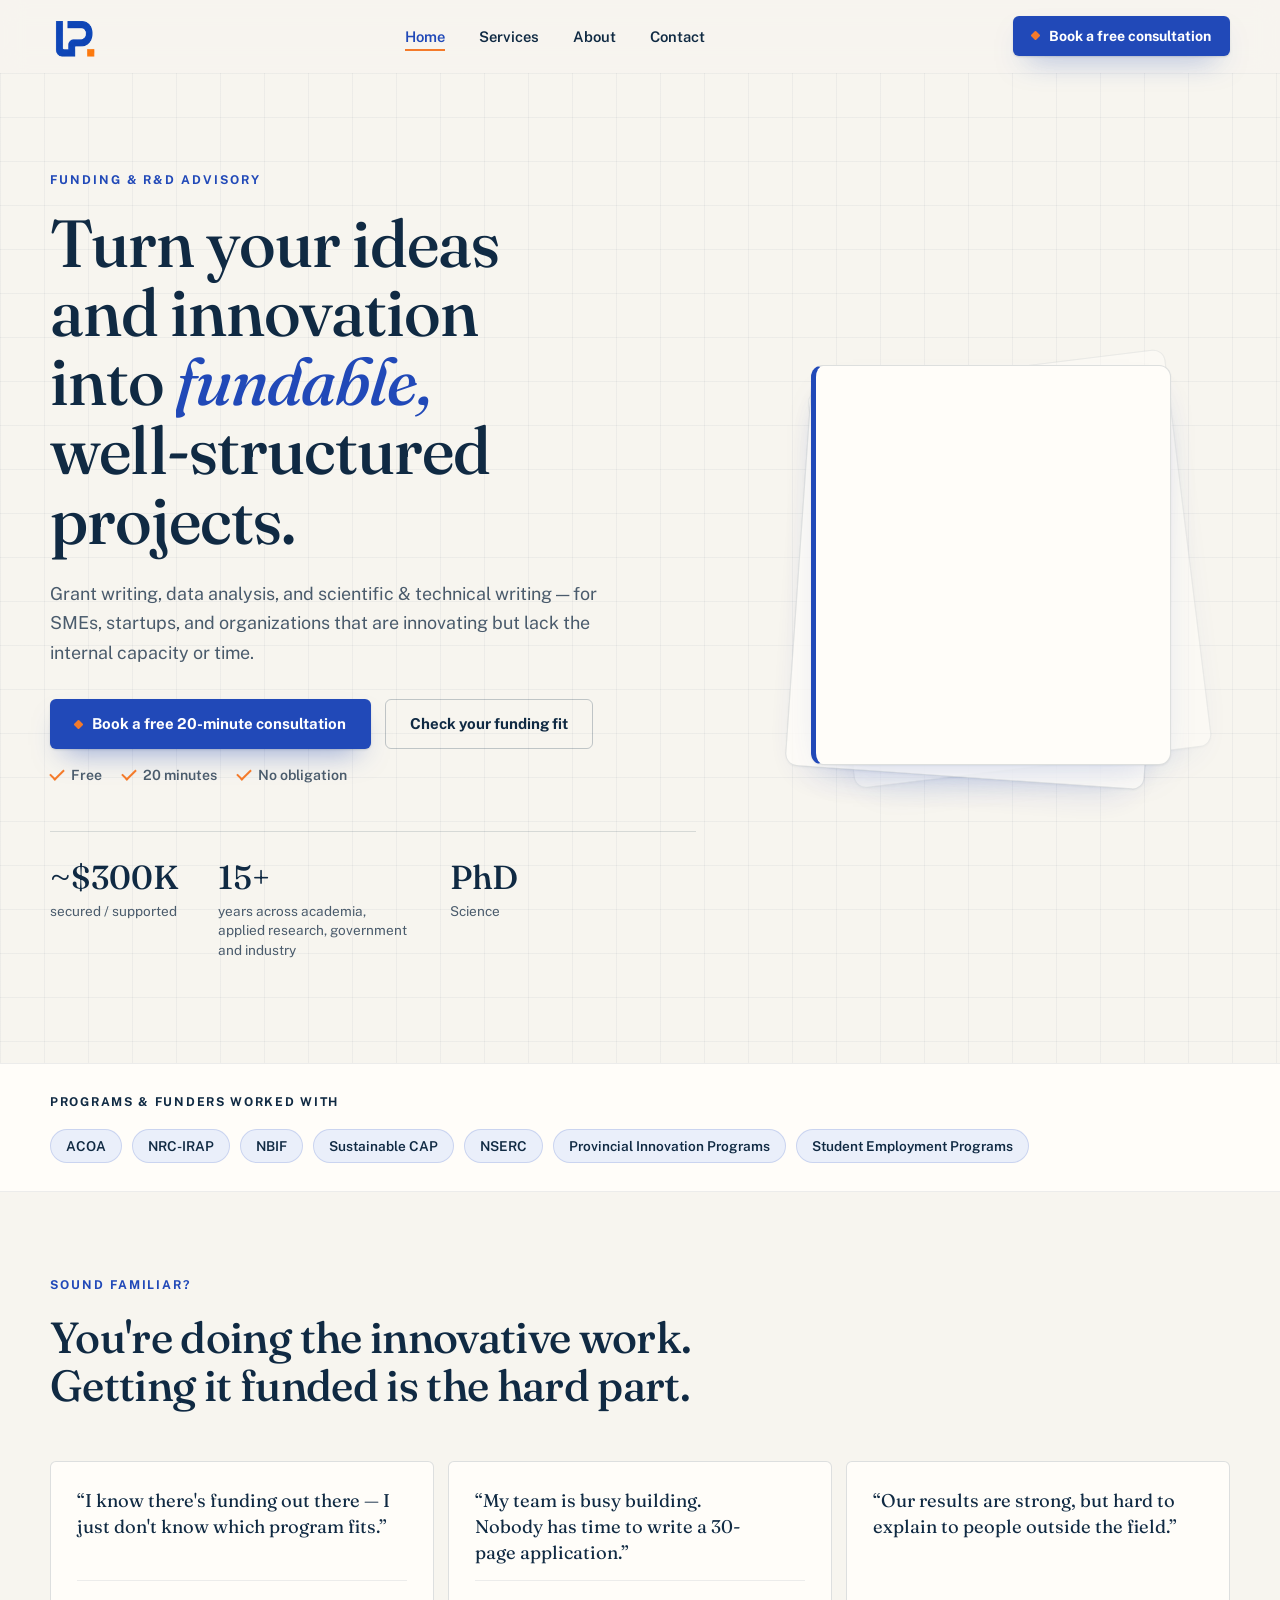
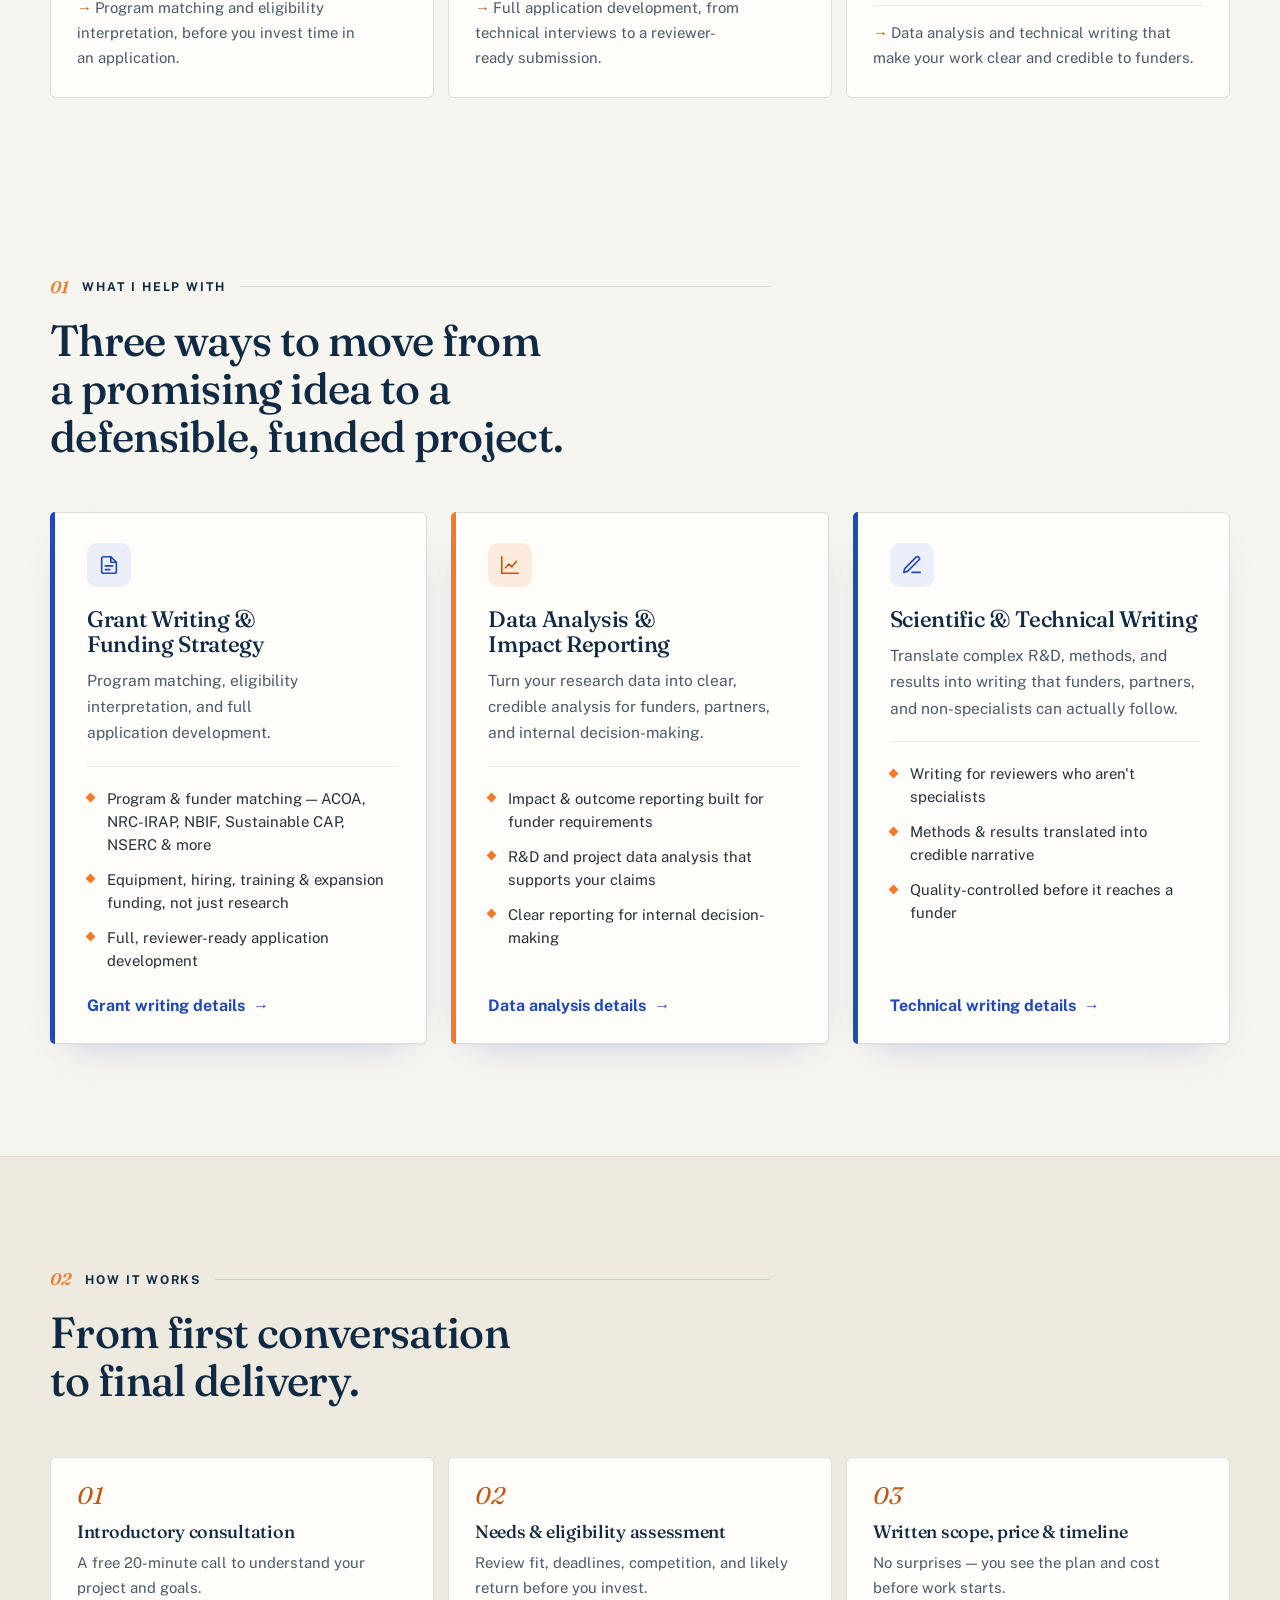
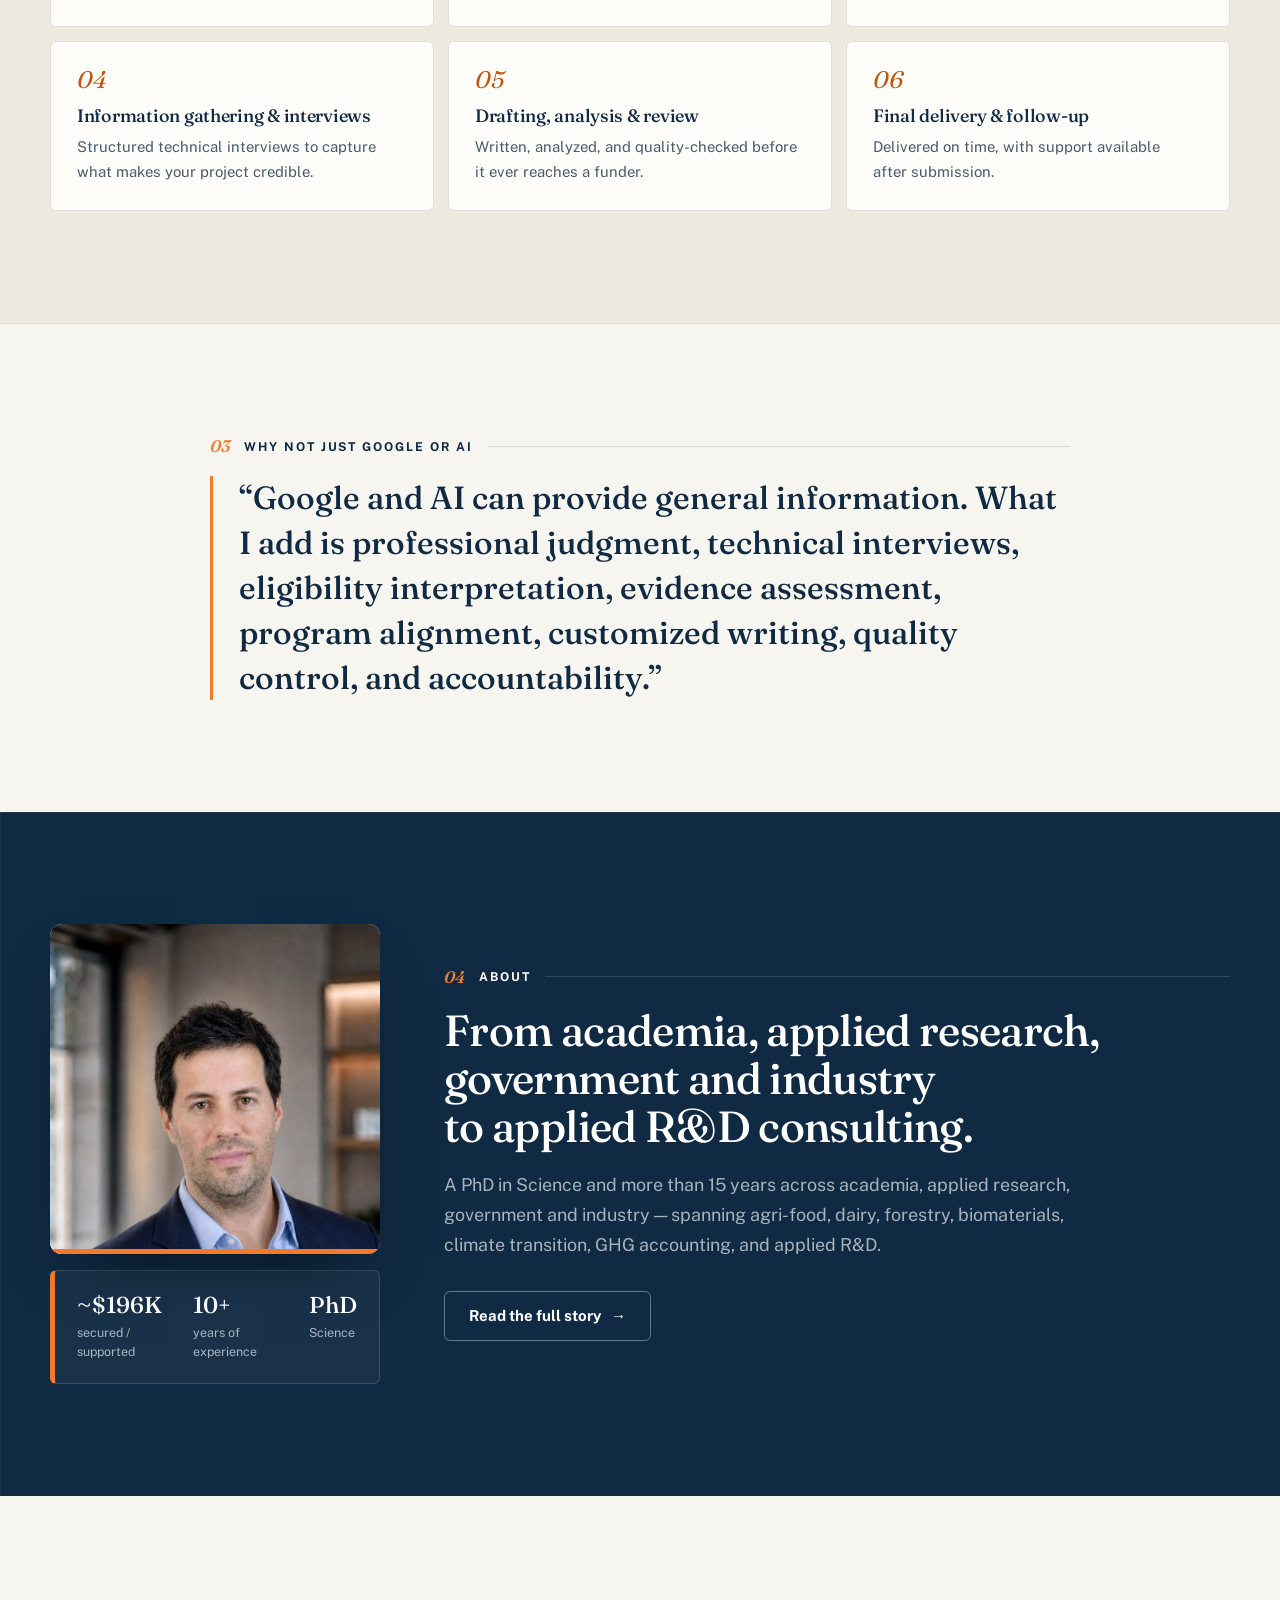
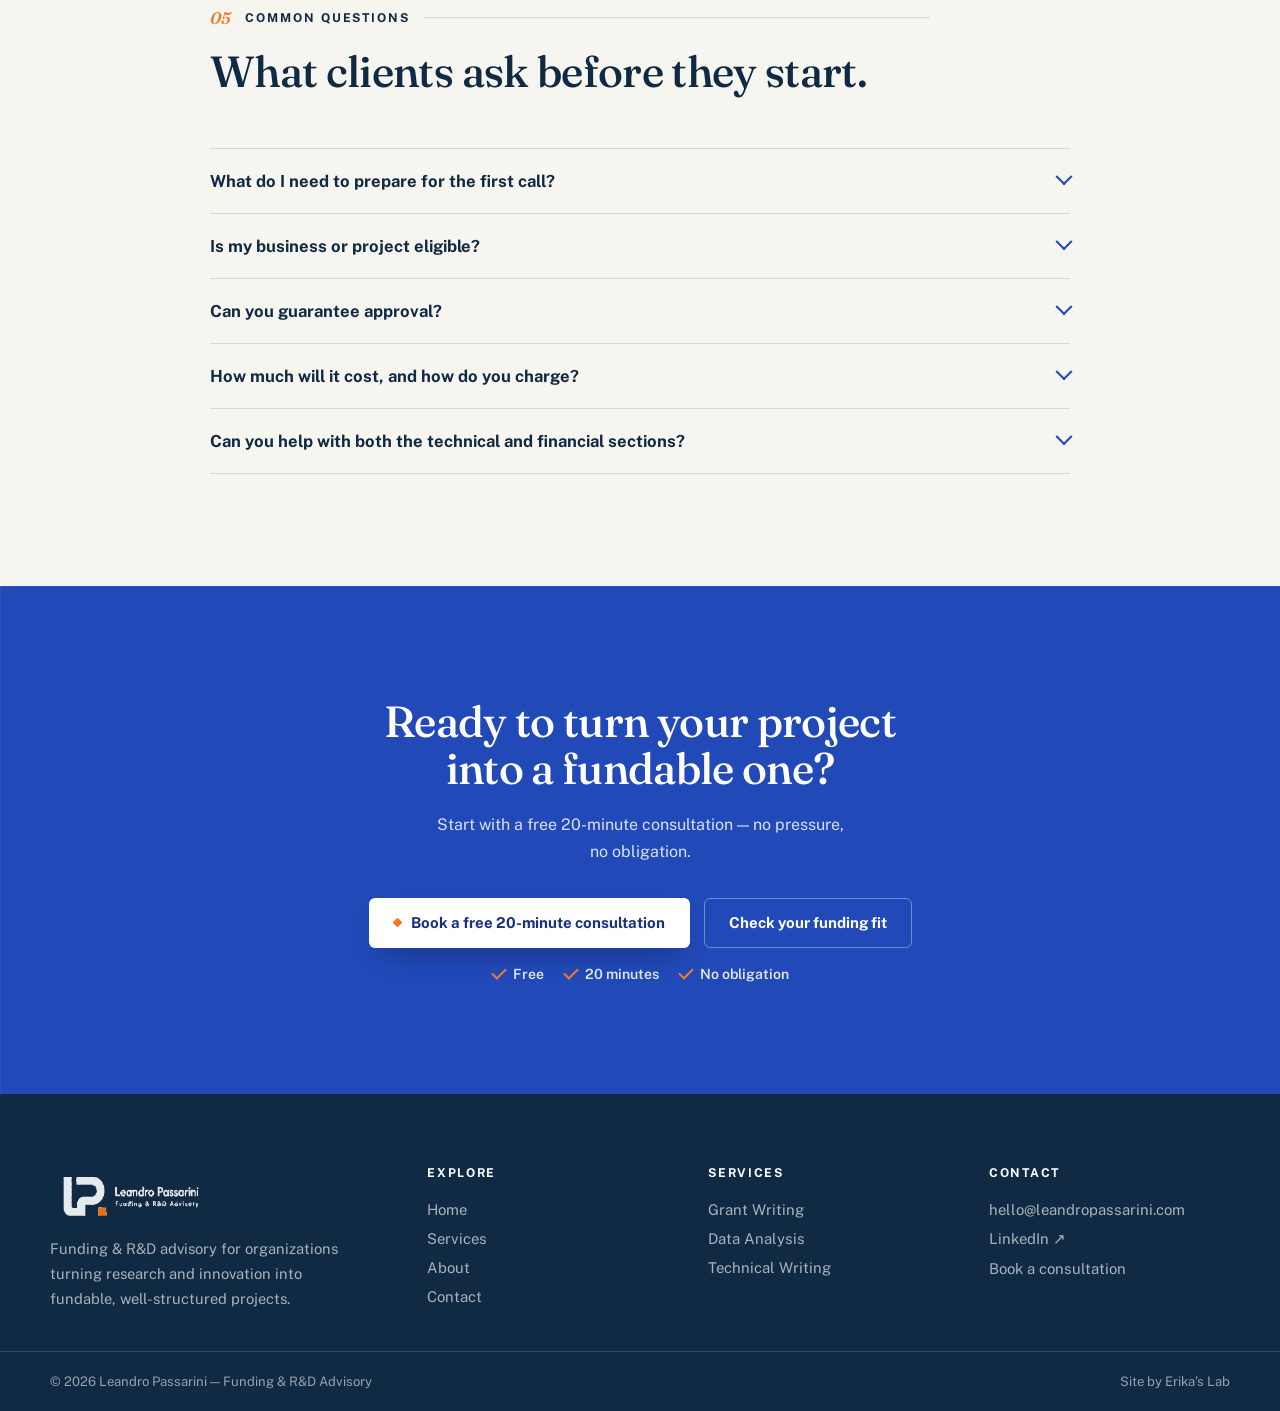
==== commit 5abd0183: "Improve visitor journey: reassurance, pain points, face, calmer motion - Add "Free / 20 minutes / No" ====
--- a/index.html
+++ b/index.html
@@ -110,6 +110,9 @@
         <a href="contact.html" class="btn btn-primary"><span class="dot"></span>Book a free 20-minute consultation</a>
         <a href="contact.html#fit" class="btn btn-secondary">Check your funding fit</a>
       </div>
+      <ul class="reassure">
+        <li>Free</li><li>20 minutes</li><li>No obligation</li>
+      </ul>
       <div class="stat-row">
         <div class="stat"><span class="num"><span class="count-up" data-target="300" data-prefix="~$" data-suffix="K">~$300K</span></span><span class="lbl">secured / supported</span></div>
         <div class="stat"><span class="num"><span class="count-up" data-target="15" data-suffix="+">15+</span></span><span class="lbl">years across academia, applied research, government and industry</span></div>
@@ -188,26 +191,41 @@
 </section>
 
 <!-- ============ PROGRAMS ============ -->
-<section class="section--tight" aria-labelledby="programs-title">
+<section class="programs" aria-labelledby="programs-title">
+  <div class="container programs-row">
+    <p class="programs-title" id="programs-title">Programs &amp; funders worked with</p>
+    <ul class="pill-list" style="list-style:none; padding:0; margin:0;">
+      <li class="tag-pill">ACOA</li>
+      <li class="tag-pill">NRC-IRAP</li>
+      <li class="tag-pill">NBIF</li>
+      <li class="tag-pill">Sustainable CAP</li>
+      <li class="tag-pill">NSERC</li>
+      <li class="tag-pill">Provincial Innovation Programs</li>
+      <li class="tag-pill">Student Employment Programs</li>
+    </ul>
+  </div>
+</section>
+
+<!-- ============ PAIN POINTS ============ -->
+<section class="section section--tight" aria-labelledby="pain-title">
   <div class="container">
-    <p class="eyebrow" id="programs-title">Programs &amp; funders worked with</p>
-  </div>
-  <div class="marquee">
-    <div class="marquee-track">
-      <span class="tag-pill">ACOA</span>
-      <span class="tag-pill">NRC-IRAP</span>
-      <span class="tag-pill">NBIF</span>
-      <span class="tag-pill">Sustainable CAP</span>
-      <span class="tag-pill">NSERC</span>
-      <span class="tag-pill">Provincial Innovation Programs</span>
-      <span class="tag-pill">Student Employment Programs</span>
-      <span class="tag-pill" aria-hidden="true">ACOA</span>
-      <span class="tag-pill" aria-hidden="true">NRC-IRAP</span>
-      <span class="tag-pill" aria-hidden="true">NBIF</span>
-      <span class="tag-pill" aria-hidden="true">Sustainable CAP</span>
-      <span class="tag-pill" aria-hidden="true">NSERC</span>
-      <span class="tag-pill" aria-hidden="true">Provincial Innovation Programs</span>
-      <span class="tag-pill" aria-hidden="true">Student Employment Programs</span>
+    <div class="section-head reveal">
+      <p class="eyebrow">Sound familiar?</p>
+      <h2 id="pain-title">You're doing the innovative work. Getting it funded is the hard part.</h2>
+    </div>
+    <div class="grid grid-3 gap-sm reveal-stagger">
+      <div class="pain reveal">
+        <p class="pain-q">&ldquo;I know there's funding out there — I just don't know which program fits.&rdquo;</p>
+        <p class="pain-a">Program matching and eligibility interpretation, before you invest time in an application.</p>
+      </div>
+      <div class="pain reveal">
+        <p class="pain-q">&ldquo;My team is busy building. Nobody has time to write a 30-page application.&rdquo;</p>
+        <p class="pain-a">Full application development, from technical interviews to a reviewer-ready submission.</p>
+      </div>
+      <div class="pain reveal">
+        <p class="pain-q">&ldquo;Our results are strong, but hard to explain to people outside the field.&rdquo;</p>
+        <p class="pain-a">Data analysis and technical writing that make your work clear and credible to funders.</p>
+      </div>
     </div>
   </div>
 </section>
@@ -294,12 +312,16 @@
 <!-- ============ ABOUT TEASER ============ -->
 <section class="section section--navy blueprint" aria-labelledby="about-title">
   <div class="container split split--center">
-    <div class="panel-dark reveal">
-      <span class="tag">Track record</span>
-      <div class="stat-stack">
-        <div class="stat"><span class="num"><span class="count-up" data-target="300" data-prefix="~$" data-suffix="K">~$300K</span></span><span class="lbl">secured / supported</span></div>
-        <div class="stat"><span class="num"><span class="count-up" data-target="15" data-suffix="+">15+</span></span><span class="lbl">years across academia, applied research, government and industry</span></div>
-        <div class="stat"><span class="num">PhD</span><span class="lbl">Science</span></div>
+    <div class="about-visual reveal">
+      <figure class="portrait portrait--dark">
+        <img src="assets/img/leandro-headshot.jpg" alt="Leandro Passarini" width="800" height="1335" loading="lazy">
+      </figure>
+      <div class="panel-dark">
+        <div class="stat-inline">
+          <div class="stat"><span class="num"><span class="count-up" data-target="300" data-prefix="~$" data-suffix="K">~$300K</span></span><span class="lbl">secured / supported</span></div>
+          <div class="stat"><span class="num"><span class="count-up" data-target="15" data-suffix="+">15+</span></span><span class="lbl">years of experience</span></div>
+          <div class="stat"><span class="num">PhD</span><span class="lbl">Science</span></div>
+        </div>
       </div>
     </div>
     <div class="reveal">
@@ -324,6 +346,10 @@
     </div>
 
     <div class="faq reveal">
+      <details>
+        <summary>What do I need to prepare for the first call?</summary>
+        <p>Nothing formal. A short description of your project, a rough budget, and your timeline are enough to start. We'll work out the rest together.</p>
+      </details>
       <details>
         <summary>Is my business or project eligible?</summary>
         <p>That's exactly what the free 20-minute consultation and follow-up eligibility assessment are for — we'll review your project against real program criteria before you commit to anything.</p>
@@ -353,10 +379,17 @@
       <a href="contact.html" class="btn btn-light"><span class="dot"></span>Book a free 20-minute consultation</a>
       <a href="contact.html#fit" class="btn btn-ghost-light">Check your funding fit</a>
     </div>
+    <ul class="reassure reassure--light">
+      <li>Free</li><li>20 minutes</li><li>No obligation</li>
+    </ul>
   </div>
 </section>
 
 </main>
+
+<div class="mobile-cta">
+  <a href="contact.html" class="btn btn-primary btn-block"><span class="dot"></span>Book a free 20-minute consultation</a>
+</div>
 
 <footer class="site-footer">
   <div class="container footer-grid">
--- a/assets/css/style.css
+++ b/assets/css/style.css
@@ -693,14 +693,14 @@
   border: 1px solid var(--line);
   border-radius: var(--radius-lg);
   box-shadow: var(--shadow-card);
-  animation: floatSlow 7s ease-in-out infinite;
+  animation: floatSlow 9s ease-in-out infinite;
   overflow: hidden;
 }
 .doc-back-2 .doc-card{ height: 100%; opacity: 0.5; animation-delay: -1s; }
 .doc-back-1 .doc-card{ height: 100%; opacity: 0.8; animation-delay: -3.2s; }
 @keyframes floatSlow{
   0%, 100%{ transform: translateY(0); }
-  50%{ transform: translateY(-10px); }
+  50%{ transform: translateY(-6px); }
 }
 .doc-front{
   position: relative;
@@ -783,25 +783,82 @@
 .doc-check path{ fill: none; stroke: #fff; stroke-width: 3.4; stroke-linecap: round; stroke-linejoin: round; }
 
 /* ============================================================
-   Marquee (Programs & funders)
+   Conversion & trust components
    ============================================================ */
-.marquee{
-  width: 100%;
-  overflow: hidden;
-  -webkit-mask-image: linear-gradient(90deg, transparent, black 6%, black 94%, transparent);
-  mask-image: linear-gradient(90deg, transparent, black 6%, black 94%, transparent);
-}
-.marquee-track{
-  display: flex;
-  align-items: center;
-  gap: 12px;
-  width: max-content;
-  animation: marqueeScroll 32s linear infinite;
-}
-.marquee:hover .marquee-track{ animation-play-state: paused; }
-@keyframes marqueeScroll{
-  from{ transform: translateX(0); }
-  to{ transform: translateX(calc(-50% - 6px)); }
+.reassure{
+  list-style: none; padding: 0; margin: 18px 0 0;
+  display: flex; flex-wrap: wrap; gap: 6px 20px;
+  font-size: .88rem; font-weight: 600; color: var(--ink-soft);
+}
+.reassure li{ display: inline-flex; align-items: center; gap: 7px; }
+.reassure li::before{
+  content: ""; width: 14px; height: 8px; margin-top: -4px;
+  border-left: 2px solid var(--orange); border-bottom: 2px solid var(--orange);
+  transform: rotate(-45deg);
+}
+.reassure--light{ justify-content: center; color: rgba(255,255,255,0.86); }
+
+.programs{ padding: 28px 0; border-block: 1px solid var(--line-soft); background: var(--paper); }
+.programs-row{ display: flex; align-items: center; gap: 16px 28px; flex-wrap: wrap; }
+.programs-title{
+  font-size: .76rem; font-weight: 700; letter-spacing: .14em; text-transform: uppercase;
+  color: var(--navy); flex-shrink: 0;
+}
+
+.pain{
+  background: var(--paper);
+  border: 1px solid var(--line);
+  border-radius: var(--radius);
+  padding: 26px;
+  display: flex; flex-direction: column; gap: 14px;
+}
+.pain-q{
+  font-family: var(--serif); font-size: 1.15rem; line-height: 1.4; color: var(--navy);
+}
+.pain-a{
+  font-size: .93rem; padding-top: 14px; border-top: 1px solid var(--line-soft); margin-top: auto;
+}
+.pain-a::before{ content: "→ "; color: var(--orange-deep); font-weight: 700; }
+
+.about-visual{ display: grid; grid-template-columns: minmax(0, 1fr); gap: 16px; max-width: 420px; }
+.portrait--dark{ box-shadow: 0 30px 60px -30px rgba(0,0,0,0.6); aspect-ratio: 1 / 1; max-width: none; }
+.portrait--dark::after{ background: var(--orange); }
+.stat-inline{ display: grid; grid-template-columns: repeat(3, auto); justify-content: space-between; gap: 20px; }
+.stat-inline .stat .num{ font-size: clamp(1.3rem, 1.8vw, 1.5rem); white-space: nowrap; }
+.stat-inline .stat .lbl{ font-size: .78rem; }
+.about-visual .panel-dark{ padding: 22px 22px; }
+
+.next-steps{ list-style: none; padding: 0; margin: 8px 0 0; display: grid; gap: 16px; counter-reset: ns; }
+.next-steps li{ display: grid; grid-template-columns: 30px 1fr; gap: 12px; align-items: start; font-size: .94rem; color: var(--ink-soft); line-height: 1.55; }
+.next-steps li::before{
+  counter-increment: ns; content: counter(ns);
+  width: 30px; height: 30px; border-radius: 50%;
+  display: flex; align-items: center; justify-content: center;
+  background: var(--blue-tint); color: var(--blue); font-weight: 700; font-size: .85rem;
+}
+.next-steps strong{ color: var(--navy); display: block; }
+
+.form-group-label{
+  display: flex; align-items: center; gap: 12px;
+  font-size: .76rem; font-weight: 700; letter-spacing: .12em; text-transform: uppercase; color: var(--ink-faint);
+  margin-top: 6px;
+}
+.form-group-label::after{ content: ""; flex: 1; height: 1px; background: var(--line); }
+
+/* Sticky mobile booking bar */
+.mobile-cta{
+  position: fixed; left: 0; right: 0; bottom: 0; z-index: 90;
+  padding: 12px var(--gutter) calc(12px + env(safe-area-inset-bottom));
+  background: rgba(247,245,239,0.94);
+  backdrop-filter: blur(10px); -webkit-backdrop-filter: blur(10px);
+  border-top: 1px solid var(--line);
+  transform: translateY(110%);
+  transition: transform .35s var(--ease);
+  display: none;
+}
+.mobile-cta.is-visible{ transform: none; }
+@media (max-width: 880px){
+  .mobile-cta{ display: block; }
 }
 
 /* ============================================================
@@ -821,14 +878,16 @@
 @media (prefers-reduced-motion: reduce){
   html{ scroll-behavior: auto; }
   *, *::before, *::after{ transition-duration: .01ms !important; }
-  .flow-text .word > span, .doc-card, .doc-page, .marquee-track{
+  .flow-text .word > span, .doc-card, .doc-page{
     animation: none !important;
     opacity: 1 !important;
     transform: none !important;
   }
   .doc-progress-fill{ animation: none !important; width: var(--target, 86%) !important; }
   .doc-page ~ .doc-page{ display: none; }
-  .marquee-track{ flex-wrap: wrap; width: 100%; }
-  .marquee-track [aria-hidden="true"]{ display: none; }
   .js .reveal{ opacity: 1; transform: none; }
 }
+
+@media (max-width: 520px){
+  .hero .btn-row .btn, .cta-band .btn-row .btn{ width: 100%; }
+}
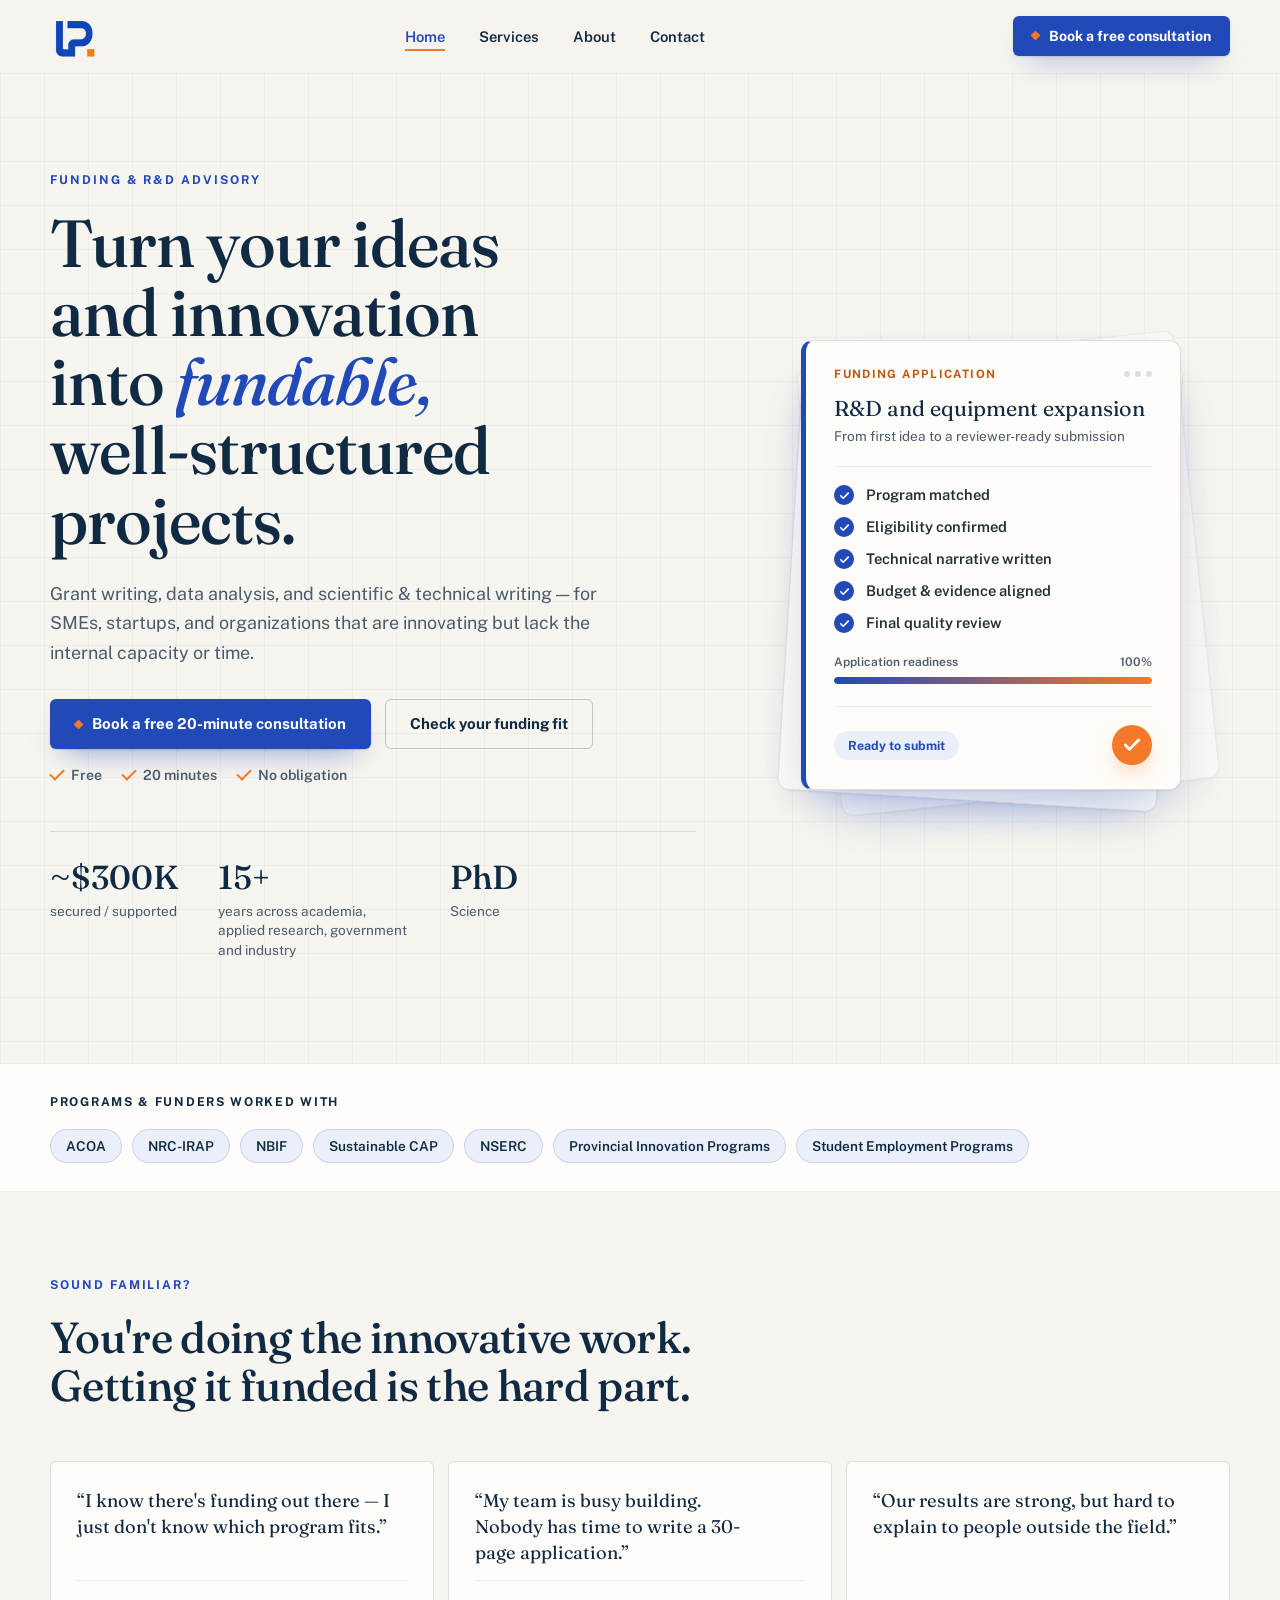
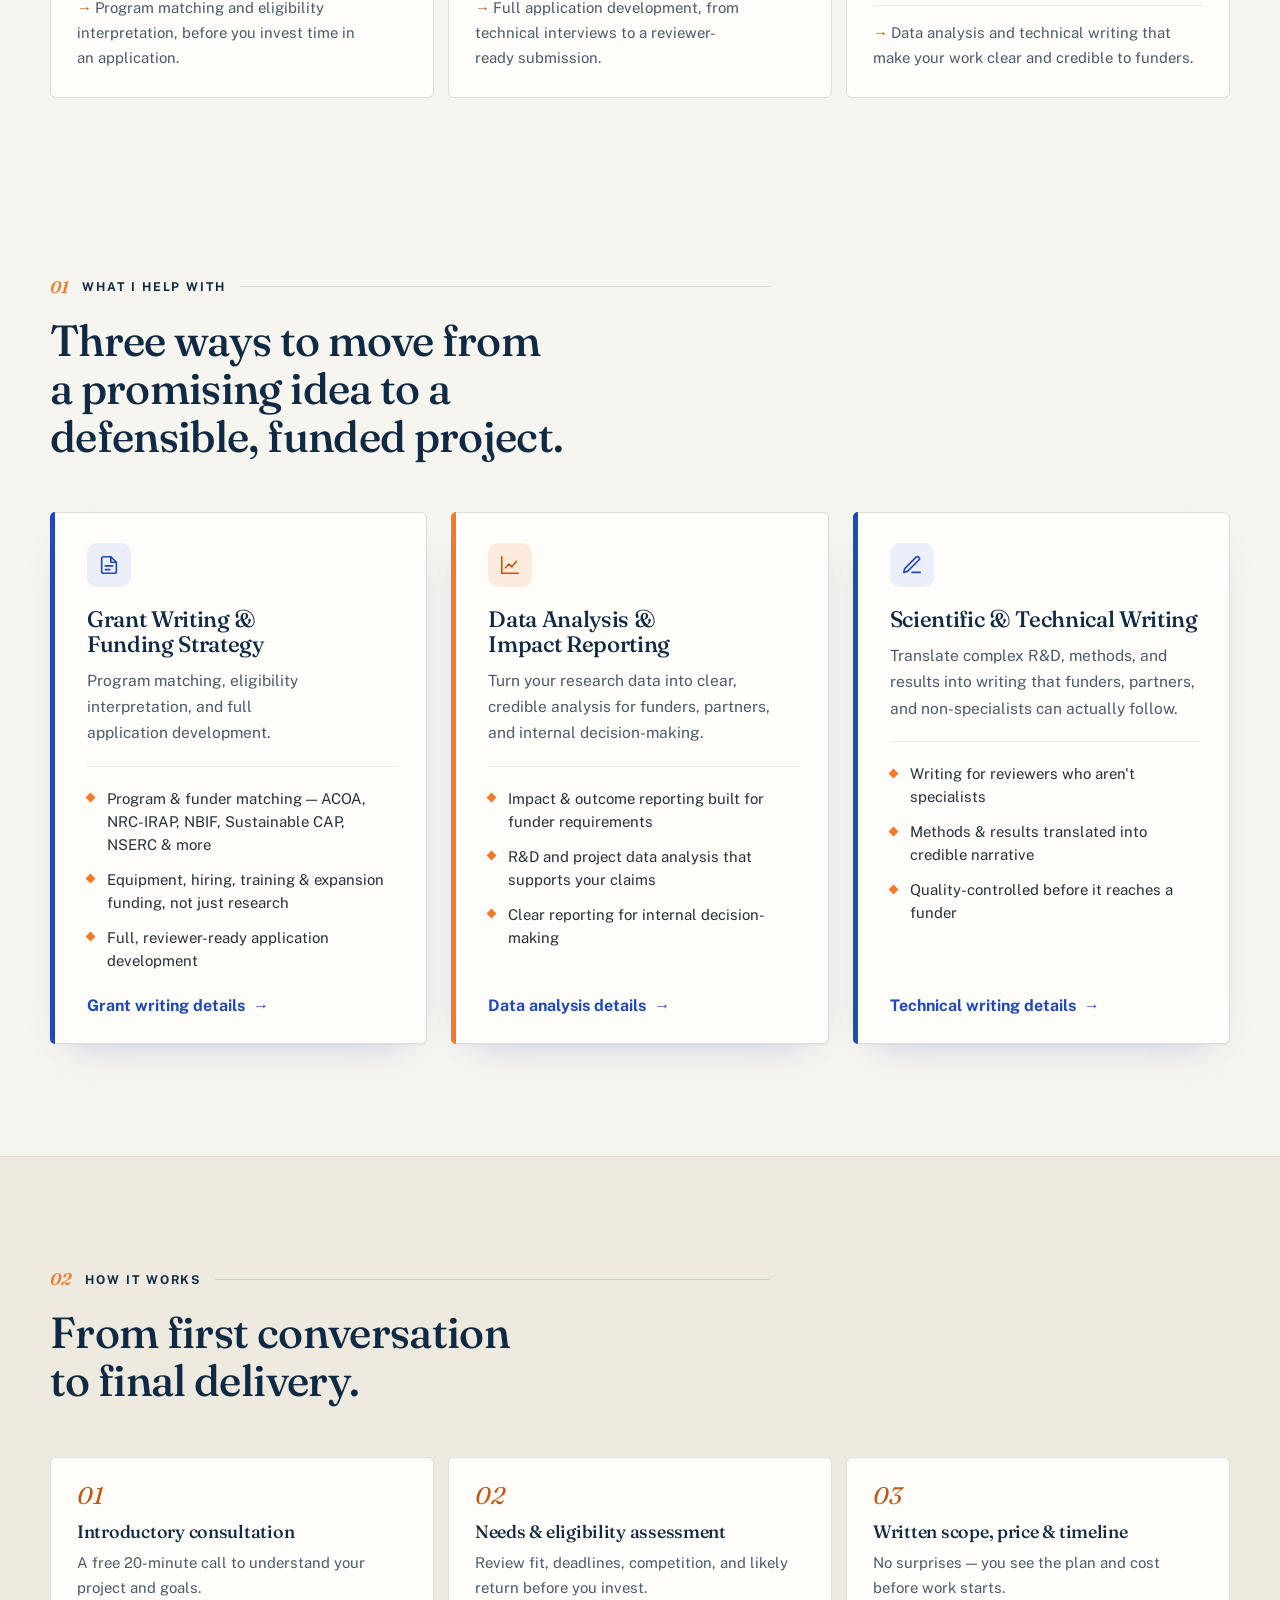
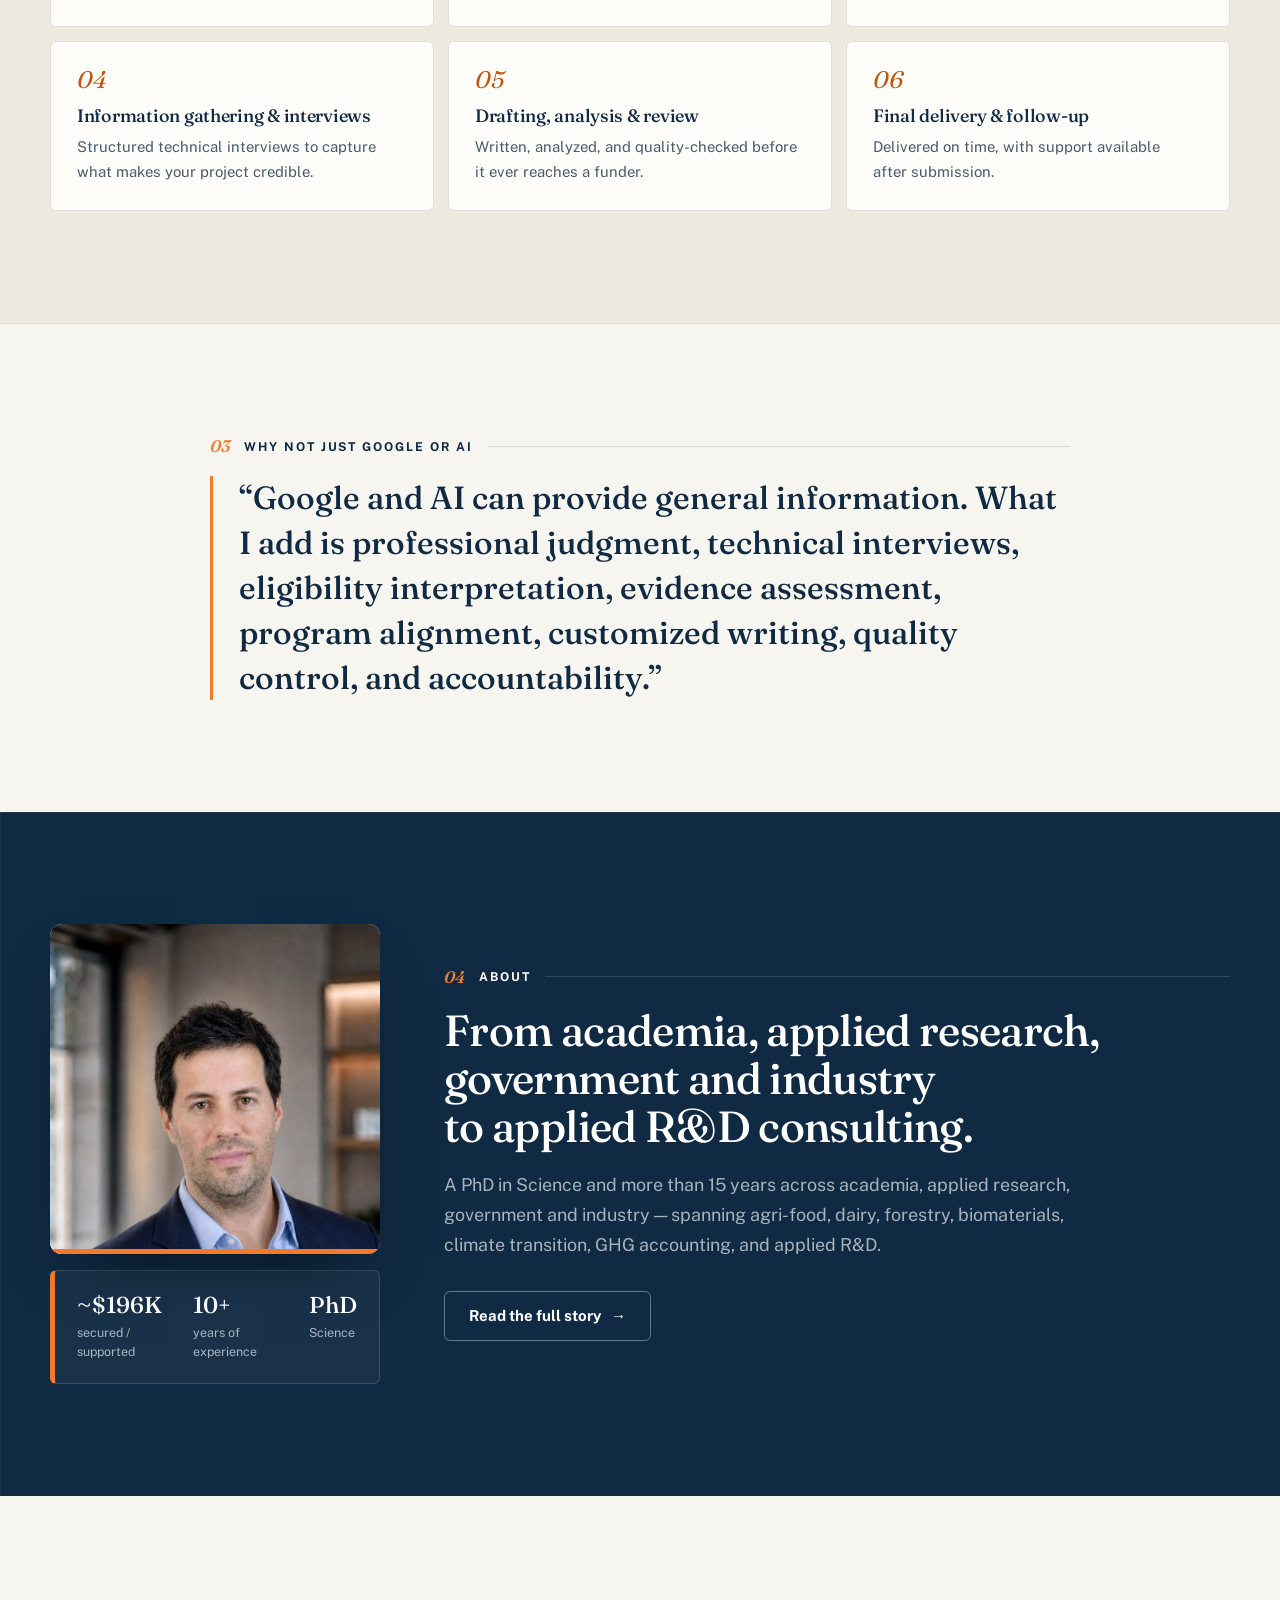
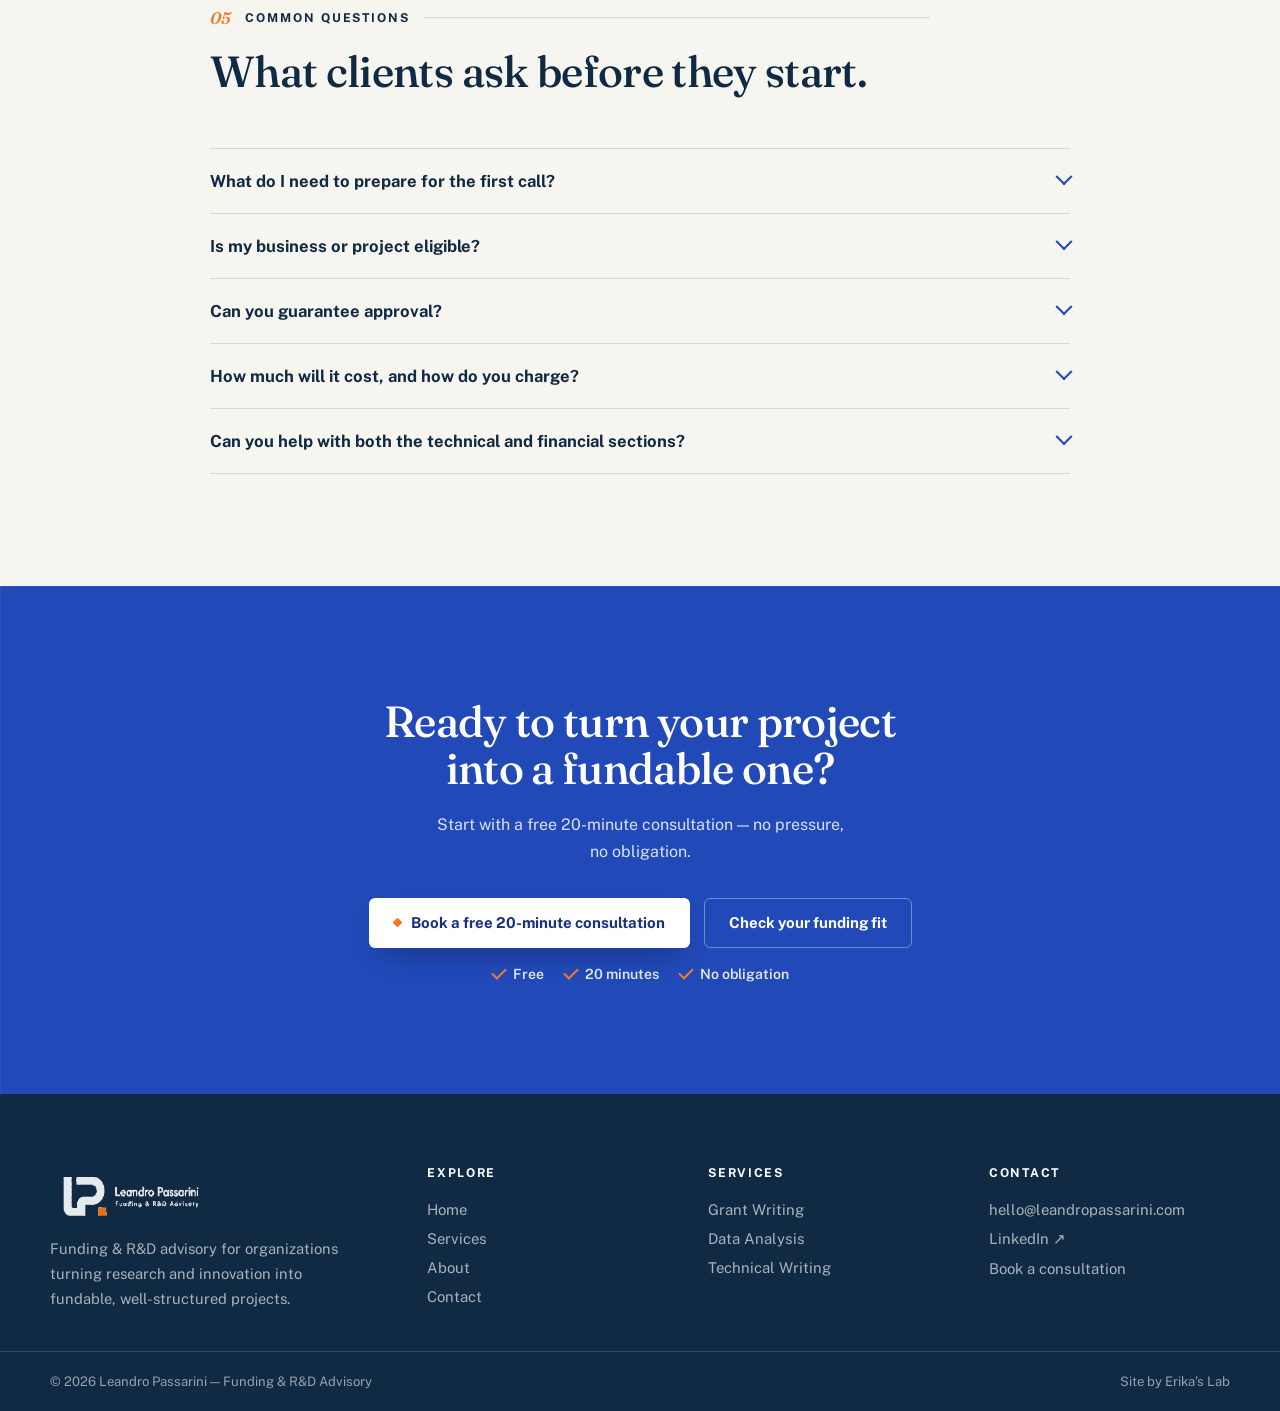
==== commit aee925a8: "Replace hero document carousel with a robust application-progress card The old card cross-faded stac" ====
--- a/index.html
+++ b/index.html
@@ -121,68 +121,30 @@
     </div>
 
     <div class="hero-visual" aria-hidden="true">
-      <div class="doc-stack">
-        <div class="doc-card-wrap doc-back-2"><div class="doc-card"></div></div>
-        <div class="doc-card-wrap doc-back-1"><div class="doc-card"></div></div>
-        <div class="doc-card-wrap">
-          <div class="doc-card doc-front">
-            <div class="doc-pages">
-
-              <div class="doc-page" style="animation-delay:0s;">
-                <div>
-                  <div class="doc-card-head">
-                    <span class="doc-tag">R&amp;D Funding Strategy</span>
-                    <span class="doc-dots"><span></span><span></span><span></span></span>
-                  </div>
-                  <div class="doc-lines"><span style="width:92%"></span><span style="width:78%"></span><span style="width:55%"></span></div>
-                  <div class="doc-progress">
-                    <div class="doc-progress-track"><div class="doc-progress-fill" style="--target:86%; animation-delay:0s;"></div></div>
-                    <span class="doc-progress-label">Application readiness</span>
-                  </div>
-                </div>
-                <div class="doc-footer">
-                  <span class="doc-badge">Grant ready</span>
-                  <div class="doc-check"><svg viewBox="0 0 24 24"><path d="M4 12l5 5 11-11"/></svg></div>
-                </div>
-              </div>
-
-              <div class="doc-page" style="animation-delay:5s;">
-                <div>
-                  <div class="doc-card-head">
-                    <span class="doc-tag">Impact &amp; Data Report</span>
-                    <span class="doc-dots"><span></span><span></span><span></span></span>
-                  </div>
-                  <div class="doc-chart"><span style="height:40%"></span><span style="height:58%"></span><span style="height:52%"></span><span style="height:74%"></span><span style="height:68%"></span><span style="height:92%"></span></div>
-                  <div class="doc-progress">
-                    <div class="doc-progress-track"><div class="doc-progress-fill" style="--target:94%; animation-delay:5s;"></div></div>
-                    <span class="doc-progress-label">Analysis complete</span>
-                  </div>
-                </div>
-                <div class="doc-footer">
-                  <span class="doc-badge">Funder ready</span>
-                  <div class="doc-check"><svg viewBox="0 0 24 24"><path d="M4 12l5 5 11-11"/></svg></div>
-                </div>
-              </div>
-
-              <div class="doc-page" style="animation-delay:10s;">
-                <div>
-                  <div class="doc-card-head">
-                    <span class="doc-tag">Technical Manuscript</span>
-                    <span class="doc-dots"><span></span><span></span><span></span></span>
-                  </div>
-                  <div class="doc-lines"><span style="width:90%"></span><span style="width:68%"></span><span style="width:84%"></span><span style="width:52%"></span></div>
-                  <div class="doc-progress">
-                    <div class="doc-progress-track"><div class="doc-progress-fill" style="--target:80%; animation-delay:10s;"></div></div>
-                    <span class="doc-progress-label">Reviewer clarity</span>
-                  </div>
-                </div>
-                <div class="doc-footer">
-                  <span class="doc-badge">Review ready</span>
-                  <div class="doc-check"><svg viewBox="0 0 24 24"><path d="M4 12l5 5 11-11"/></svg></div>
-                </div>
-              </div>
-
-            </div>
+      <div class="app-stack">
+        <div class="app-back app-back--2"></div>
+        <div class="app-back app-back--1"></div>
+        <div class="app-card">
+          <div class="app-head">
+            <span class="app-tag">Funding application</span>
+            <span class="app-dots"><span></span><span></span><span></span></span>
+          </div>
+          <p class="app-title">R&amp;D and equipment expansion</p>
+          <p class="app-sub">From first idea to a reviewer-ready submission</p>
+          <ul class="app-steps">
+            <li style="--d:0">Program matched</li>
+            <li style="--d:1">Eligibility confirmed</li>
+            <li style="--d:2">Technical narrative written</li>
+            <li style="--d:3">Budget &amp; evidence aligned</li>
+            <li style="--d:4">Final quality review</li>
+          </ul>
+          <div class="app-progress">
+            <div class="app-progress-row"><span>Application readiness</span><span>100%</span></div>
+            <div class="app-progress-track"><div class="app-progress-fill"></div></div>
+          </div>
+          <div class="app-foot">
+            <span class="app-badge">Ready to submit</span>
+            <span class="app-check"><svg viewBox="0 0 24 24"><path d="M4 12l5 5 11-11"/></svg></span>
           </div>
         </div>
       </div>
--- a/assets/css/style.css
+++ b/assets/css/style.css
@@ -678,109 +678,109 @@
 
 .count-up{ font-variant-numeric: tabular-nums; }
 
-/* Document stack illustration */
-.doc-stack{
+/* Hero illustration: one funding application, steps tick off once.
+   The un-animated state is the finished state, so the card is never blank or stacked. */
+.app-stack{
   position: relative;
-  height: 400px;
-  max-width: 360px;
+  max-width: 380px;
   margin: 0 auto;
-}
-.doc-card-wrap{ position: absolute; inset: 0; }
-.doc-back-2{ transform: rotate(-7deg) translate(18px, 6px); }
-.doc-back-1{ transform: rotate(4deg) translate(-12px, 14px); }
-.doc-card{
+  animation: floatSlow 9s ease-in-out infinite;
+}
+@keyframes floatSlow{
+  0%, 100%{ transform: translateY(0); }
+  50%{ transform: translateY(-6px); }
+}
+.app-back{
+  position: absolute; inset: 0;
   background: var(--paper);
   border: 1px solid var(--line);
   border-radius: var(--radius-lg);
   box-shadow: var(--shadow-card);
-  animation: floatSlow 9s ease-in-out infinite;
-  overflow: hidden;
-}
-.doc-back-2 .doc-card{ height: 100%; opacity: 0.5; animation-delay: -1s; }
-.doc-back-1 .doc-card{ height: 100%; opacity: 0.8; animation-delay: -3.2s; }
-@keyframes floatSlow{
-  0%, 100%{ transform: translateY(0); }
-  50%{ transform: translateY(-6px); }
-}
-.doc-front{
+}
+.app-back--2{ transform: rotate(-6deg) translate(16px, 10px); opacity: .5; }
+.app-back--1{ transform: rotate(3.5deg) translate(-10px, 12px); opacity: .85; }
+.app-card{
   position: relative;
-  height: 100%;
-  padding: 28px 26px 24px;
-  display: flex;
-  flex-direction: column;
+  background: var(--paper);
+  border: 1px solid var(--line);
   border-left: 5px solid var(--blue);
-  animation-delay: -4.6s;
-}
-.doc-card-head{ display: flex; align-items: center; justify-content: space-between; }
-.doc-tag{
-  font-size: 0.72rem;
-  font-weight: 700;
-  letter-spacing: 0.1em;
-  text-transform: uppercase;
+  border-radius: var(--radius-lg);
+  box-shadow: var(--shadow-card-hover);
+  padding: 26px 28px 24px;
+}
+.app-head{ display: flex; align-items: center; justify-content: space-between; }
+.app-tag{
+  font-size: .72rem; font-weight: 700; letter-spacing: .12em; text-transform: uppercase;
   color: var(--orange-deep);
 }
-.doc-dots{ display:flex; gap:5px; }
-.doc-dots span{ width:6px; height:6px; border-radius:50%; background: var(--line); }
-.doc-lines{ display:flex; flex-direction:column; gap:9px; margin-top:18px; }
-.doc-lines span{ display:block; height:8px; border-radius:2px; background: var(--line-soft); }
-.doc-chart{ display:flex; align-items:flex-end; gap: 8px; height: 90px; margin-top: 22px; }
-.doc-chart span{ flex:1; border-radius: 3px 3px 0 0; background: var(--blue-tint); }
-.doc-chart span:nth-child(3n){ background: rgba(244,122,42,0.35); }
-.doc-progress{ margin-top: 22px; }
-.doc-progress-track{ height: 7px; border-radius: 4px; background: var(--line-soft); overflow: hidden; }
-.doc-progress-fill{
-  height: 100%;
-  width: 0;
-  border-radius: 4px;
+.app-dots{ display: flex; gap: 5px; }
+.app-dots span{ width: 6px; height: 6px; border-radius: 50%; background: var(--line); }
+.app-title{
+  font-family: var(--serif); font-size: 1.35rem; line-height: 1.25; color: var(--navy);
+  margin-top: 14px;
+}
+.app-sub{ font-size: .85rem; line-height: 1.5; margin-top: 4px; }
+
+.app-steps{
+  list-style: none; margin: 20px 0 0; padding: 18px 0 0;
+  border-top: 1px solid var(--line-soft);
+  display: grid; gap: 12px;
+}
+.app-steps li{
+  position: relative;
+  padding-left: 32px;
+  font-size: .92rem; font-weight: 600; line-height: 20px;
+  color: var(--charcoal);
+  animation: stepText .4s ease both;
+  animation-delay: calc(.6s + var(--d) * .45s);
+}
+.app-steps li::before,
+.app-steps li::after{
+  content: ""; position: absolute; left: 0; top: 0;
+  width: 20px; height: 20px; border-radius: 50%;
+}
+.app-steps li::before{ border: 1.5px solid var(--line); }
+.app-steps li::after{
+  background: var(--blue) url("data:image/svg+xml,%3Csvg xmlns='http://www.w3.org/2000/svg' viewBox='0 0 24 24'%3E%3Cpath d='M5 12.5l4.5 4.5L19 7.5' fill='none' stroke='white' stroke-width='3' stroke-linecap='round' stroke-linejoin='round'/%3E%3C/svg%3E") center / 13px no-repeat;
+  animation: tickIn .45s var(--ease) both;
+  animation-delay: calc(.6s + var(--d) * .45s);
+}
+@keyframes stepText{ from{ color: var(--ink-faint); } to{ color: var(--charcoal); } }
+@keyframes tickIn{ from{ opacity: 0; transform: scale(.3); } to{ opacity: 1; transform: none; } }
+
+.app-progress{ margin-top: 22px; }
+.app-progress-row{
+  display: flex; justify-content: space-between;
+  font-size: .75rem; font-weight: 600; color: var(--ink-soft);
+  margin-bottom: 8px;
+}
+.app-progress-track{ height: 7px; border-radius: 4px; background: var(--line-soft); overflow: hidden; }
+.app-progress-fill{
+  height: 100%; width: 100%; border-radius: 4px;
   background: linear-gradient(90deg, var(--blue), var(--orange));
-  animation: pageFill 15s ease-in-out infinite;
-}
-@keyframes pageFill{
-  0%, 4%{ width: 0; }
-  24%, 31%{ width: var(--target, 86%); }
-  32%, 100%{ width: 0; }
-}
-.doc-progress-label{
-  display:block;
-  margin-top: 8px;
-  font-size: 0.75rem;
-  color: var(--ink-soft);
-  font-weight: 600;
-}
-.doc-pages{ position: relative; flex: 1; overflow: hidden; }
-.doc-page{
-  position: absolute;
-  inset: 0;
-  display: flex;
-  flex-direction: column;
-  justify-content: space-between;
-  opacity: 0;
-  animation: pageShow 15s ease-in-out infinite;
-}
-@keyframes pageShow{
-  0%, 100%{ opacity: 0; }
-  3%, 30%{ opacity: 1; }
-  33.3%{ opacity: 0; }
-}
-.doc-footer{ display: flex; align-items: center; justify-content: space-between; margin-top: 22px; }
-.doc-badge{
-  font-size: 0.74rem;
-  font-weight: 700;
-  color: var(--blue);
-  background: var(--blue-tint);
-  border-radius: 20px;
-  padding: 7px 13px;
-}
-.doc-check{
-  width: 40px; height: 40px;
-  flex-shrink: 0;
-  border-radius: 50%;
+  transform-origin: left;
+  animation: fillUp 2.4s cubic-bezier(.4,0,.2,1) .6s both;
+}
+@keyframes fillUp{ from{ transform: scaleX(0); } to{ transform: scaleX(1); } }
+
+.app-foot{
+  display: flex; align-items: center; justify-content: space-between;
+  margin-top: 22px; padding-top: 18px; border-top: 1px solid var(--line-soft);
+}
+.app-badge, .app-check{ animation: appPop .5s var(--ease) 3.1s both; }
+.app-badge{
+  font-size: .78rem; font-weight: 700; color: var(--blue);
+  background: var(--blue-tint); border-radius: 20px; padding: 7px 14px;
+}
+.app-check{
+  width: 40px; height: 40px; border-radius: 50%;
   background: var(--orange);
-  display: flex; align-items:center; justify-content:center;
-  box-shadow: 0 10px 22px -8px rgba(244,122,42,0.6);
-}
-.doc-check svg{ width: 20px; height: 20px; }
-.doc-check path{ fill: none; stroke: #fff; stroke-width: 3.4; stroke-linecap: round; stroke-linejoin: round; }
+  display: flex; align-items: center; justify-content: center;
+  box-shadow: 0 10px 22px -8px rgba(244,122,42,.6);
+}
+.app-check svg{ width: 20px; height: 20px; }
+.app-check path{ fill: none; stroke: #fff; stroke-width: 3.4; stroke-linecap: round; stroke-linejoin: round; }
+@keyframes appPop{ from{ opacity: 0; transform: translateY(6px) scale(.94); } to{ opacity: 1; transform: none; } }
 
 /* ============================================================
    Conversion & trust components
@@ -878,13 +878,12 @@
 @media (prefers-reduced-motion: reduce){
   html{ scroll-behavior: auto; }
   *, *::before, *::after{ transition-duration: .01ms !important; }
-  .flow-text .word > span, .doc-card, .doc-page{
+  .flow-text .word > span, .app-stack,
+  .app-steps li, .app-steps li::after, .app-progress-fill, .app-badge, .app-check{
     animation: none !important;
     opacity: 1 !important;
     transform: none !important;
   }
-  .doc-progress-fill{ animation: none !important; width: var(--target, 86%) !important; }
-  .doc-page ~ .doc-page{ display: none; }
   .js .reveal{ opacity: 1; transform: none; }
 }
 
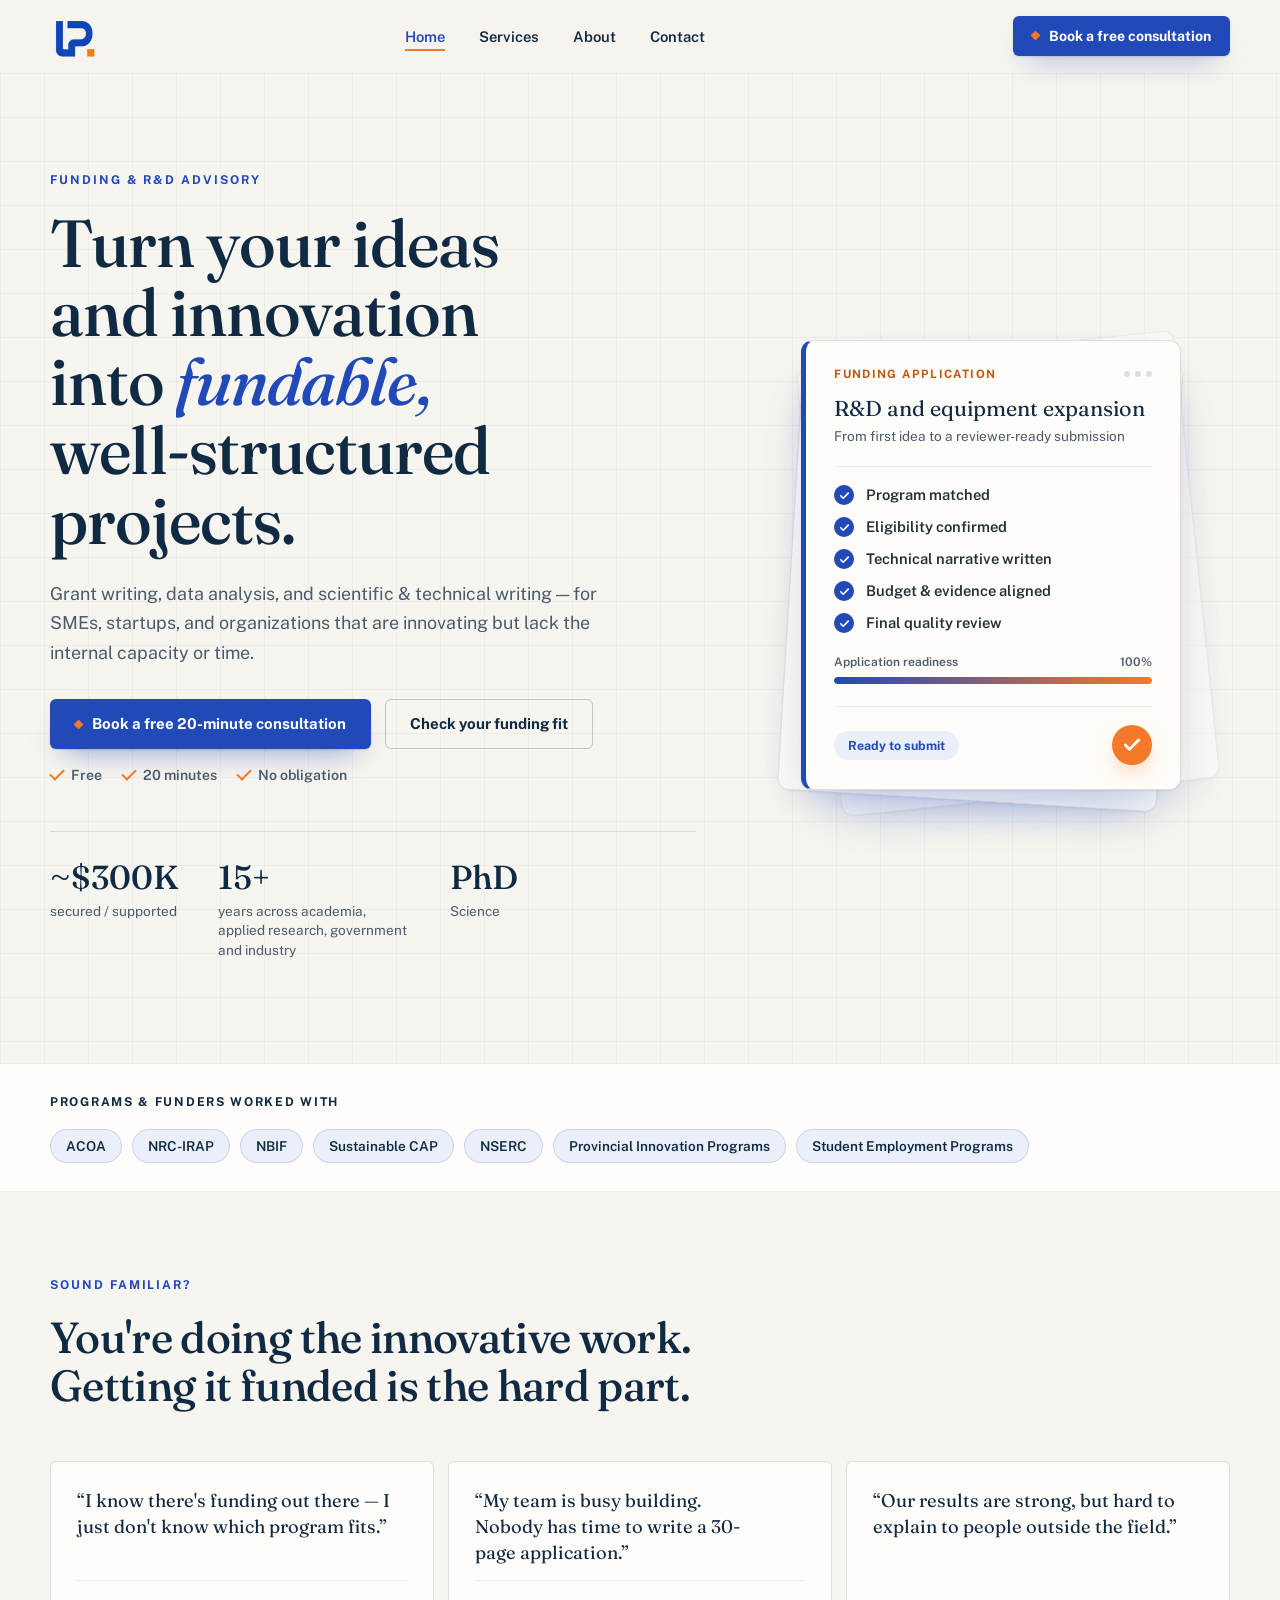
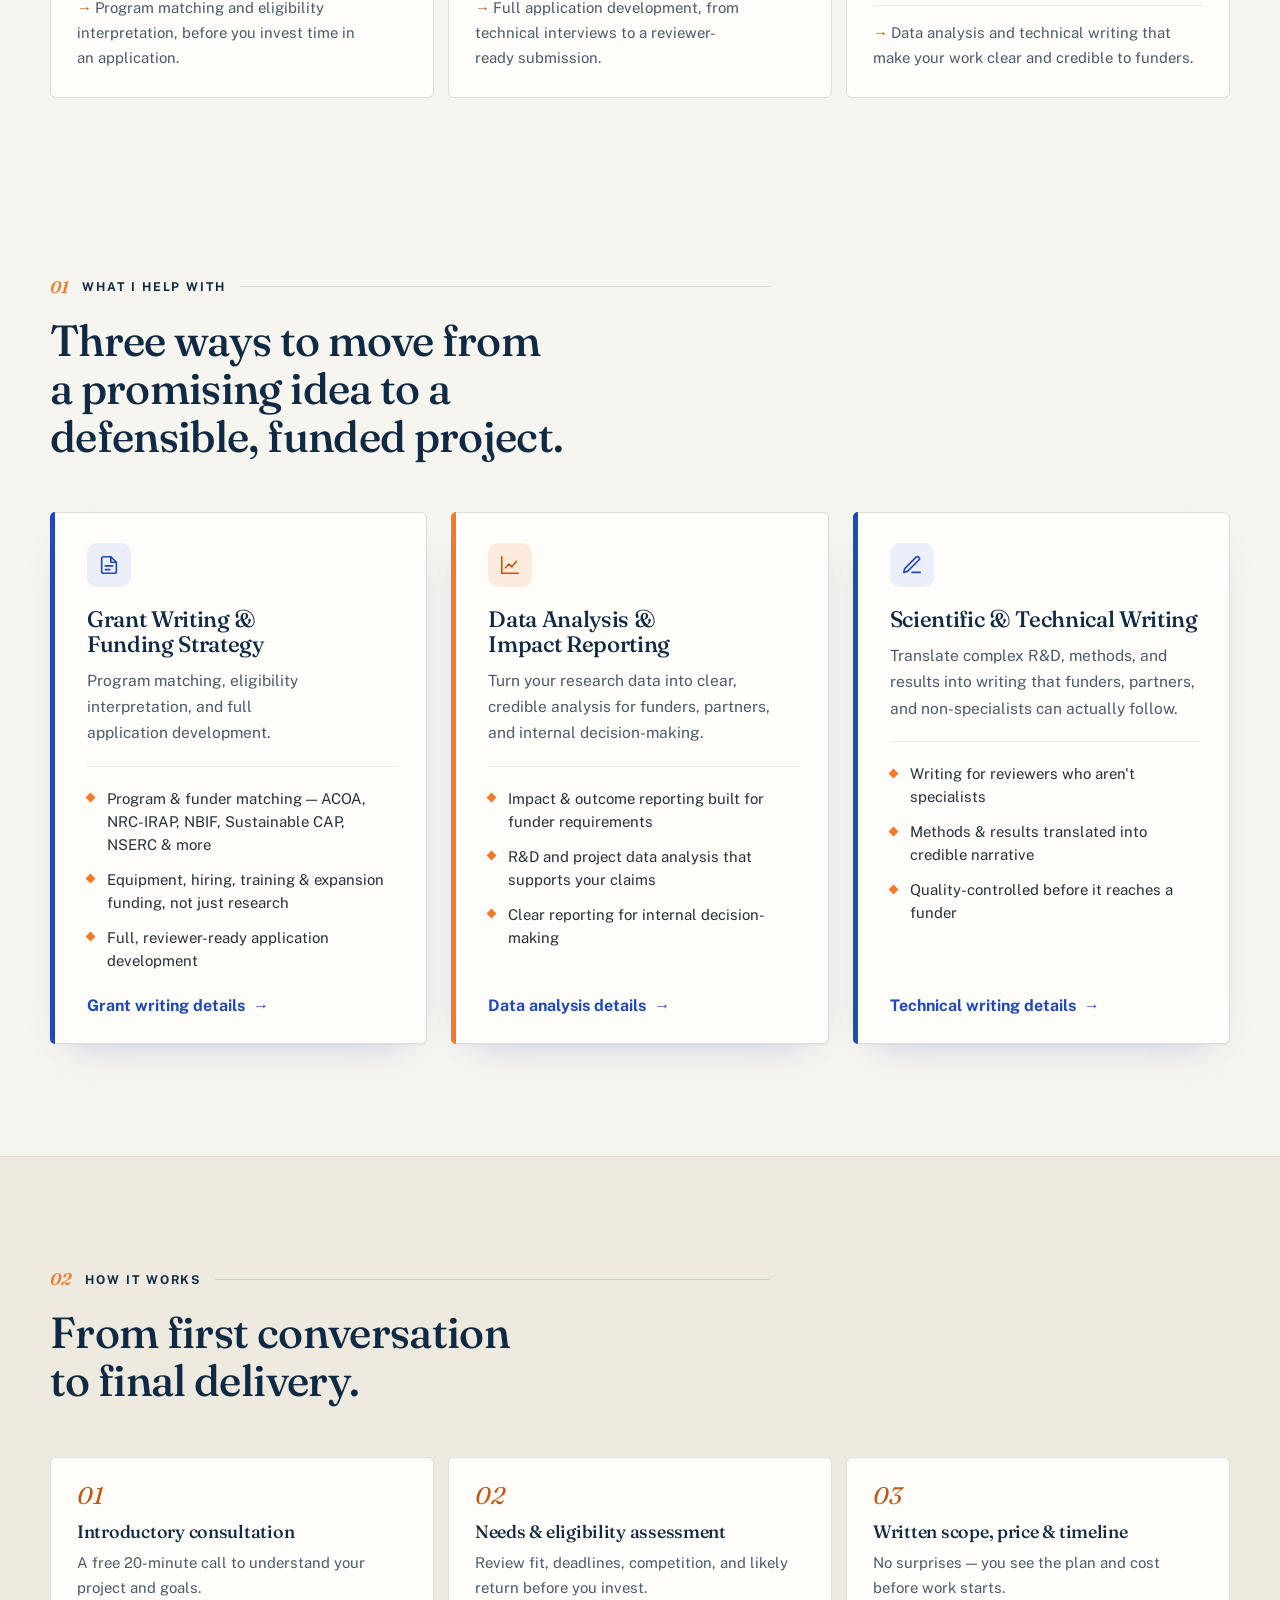
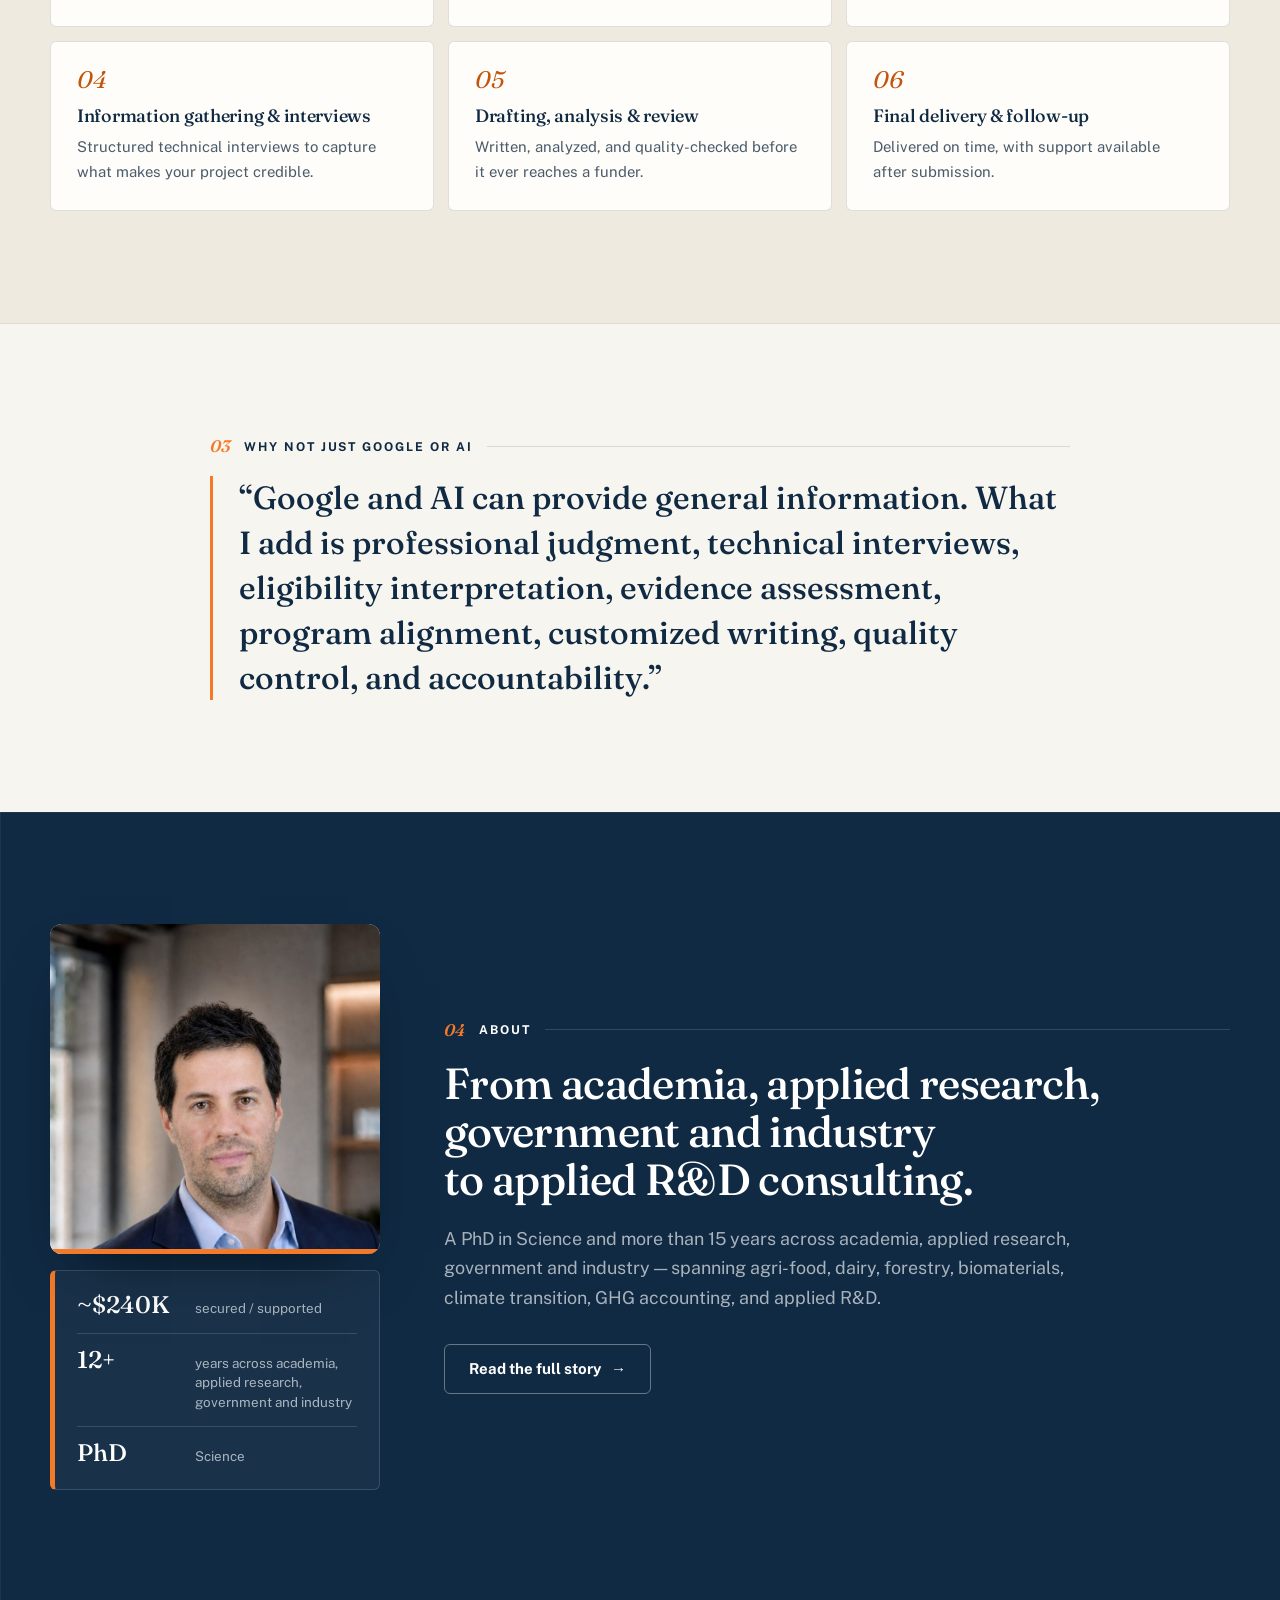
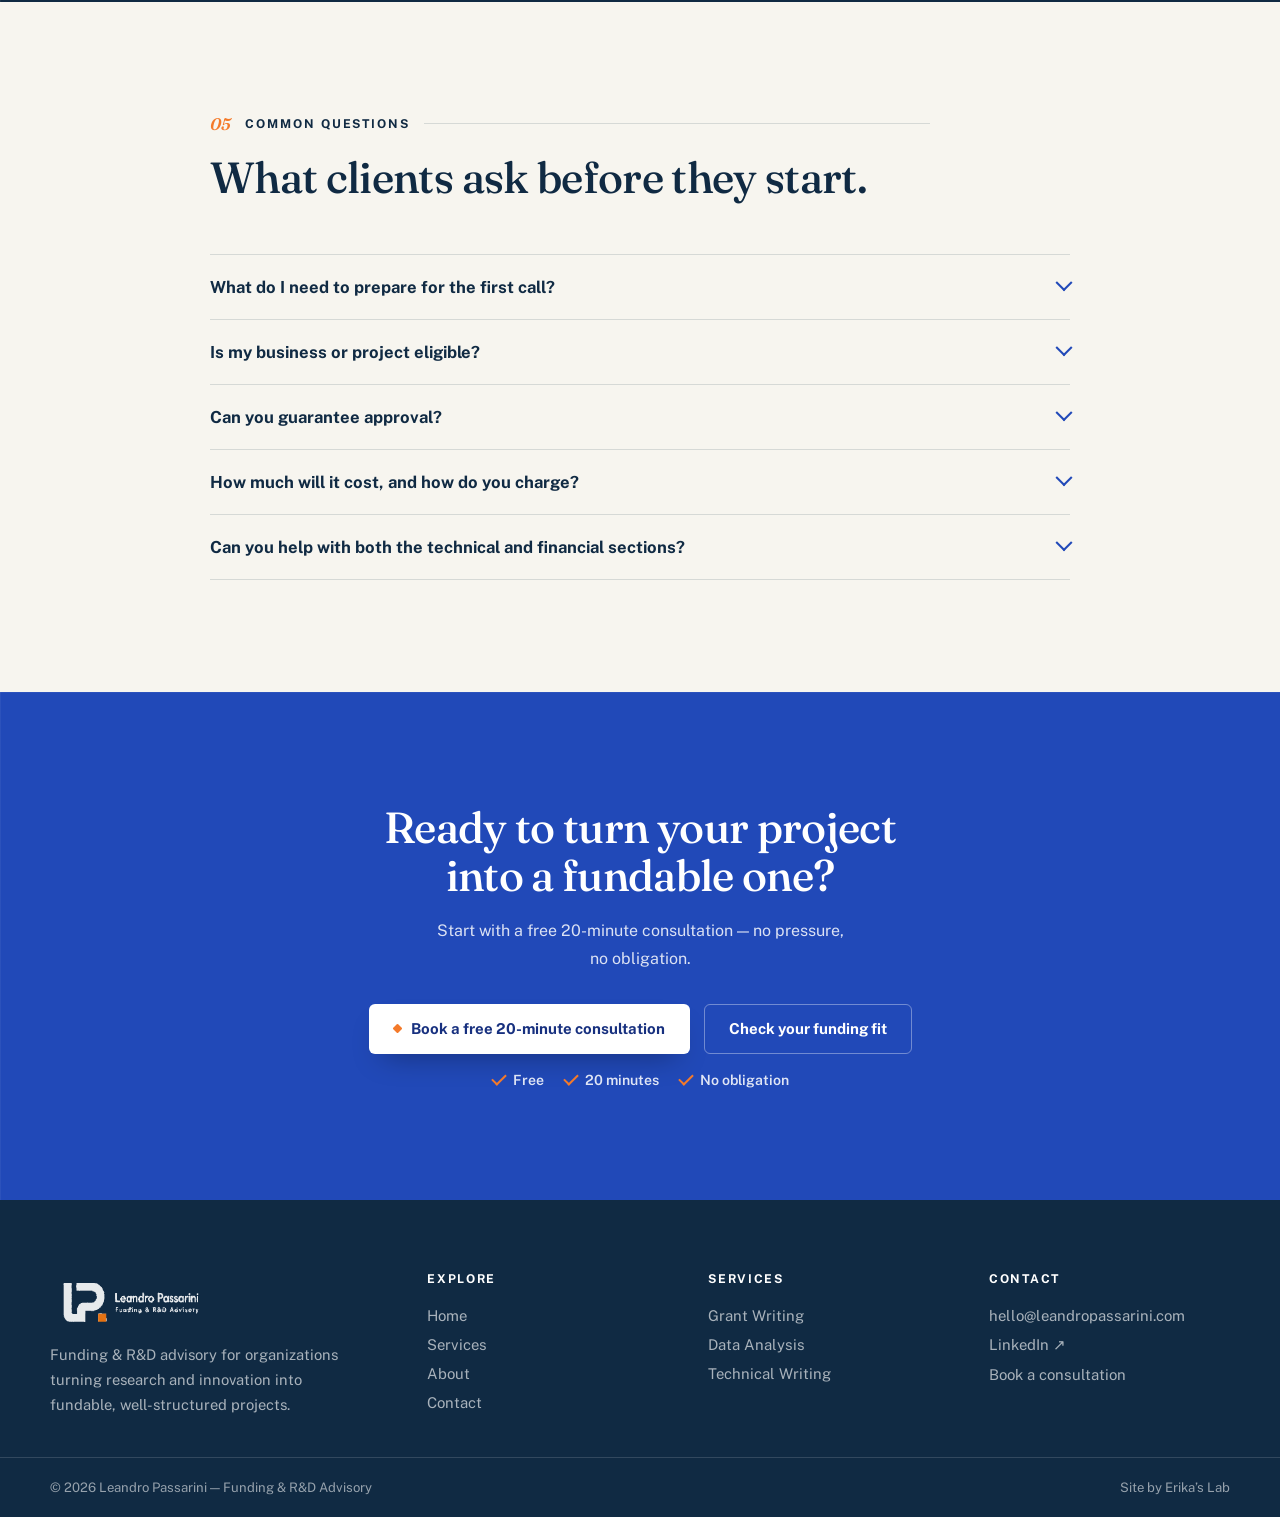
==== commit 268a0e32: "Use Leandro's exact wording for the experience stat in the home About band The track record stat rea" ====
--- a/index.html
+++ b/index.html
@@ -281,7 +281,7 @@
       <div class="panel-dark">
         <div class="stat-inline">
           <div class="stat"><span class="num"><span class="count-up" data-target="300" data-prefix="~$" data-suffix="K">~$300K</span></span><span class="lbl">secured / supported</span></div>
-          <div class="stat"><span class="num"><span class="count-up" data-target="15" data-suffix="+">15+</span></span><span class="lbl">years of experience</span></div>
+          <div class="stat"><span class="num"><span class="count-up" data-target="15" data-suffix="+">15+</span></span><span class="lbl">years across academia, applied research, government and industry</span></div>
           <div class="stat"><span class="num">PhD</span><span class="lbl">Science</span></div>
         </div>
       </div>
--- a/assets/css/style.css
+++ b/assets/css/style.css
@@ -823,9 +823,11 @@
 .about-visual{ display: grid; grid-template-columns: minmax(0, 1fr); gap: 16px; max-width: 420px; }
 .portrait--dark{ box-shadow: 0 30px 60px -30px rgba(0,0,0,0.6); aspect-ratio: 1 / 1; max-width: none; }
 .portrait--dark::after{ background: var(--orange); }
-.stat-inline{ display: grid; grid-template-columns: repeat(3, auto); justify-content: space-between; gap: 20px; }
-.stat-inline .stat .num{ font-size: clamp(1.3rem, 1.8vw, 1.5rem); white-space: nowrap; }
-.stat-inline .stat .lbl{ font-size: .78rem; }
+.stat-inline{ display: grid; gap: 14px; }
+.stat-inline .stat{ display: grid; grid-template-columns: 6.6rem 1fr; gap: 12px; align-items: baseline; }
+.stat-inline .stat + .stat{ padding-top: 14px; border-top: 1px solid var(--line-dark); }
+.stat-inline .stat .num{ font-size: 1.5rem; white-space: nowrap; }
+.stat-inline .stat .lbl{ font-size: .84rem; margin-top: 0; max-width: none; }
 .about-visual .panel-dark{ padding: 22px 22px; }
 
 .next-steps{ list-style: none; padding: 0; margin: 8px 0 0; display: grid; gap: 16px; counter-reset: ns; }
